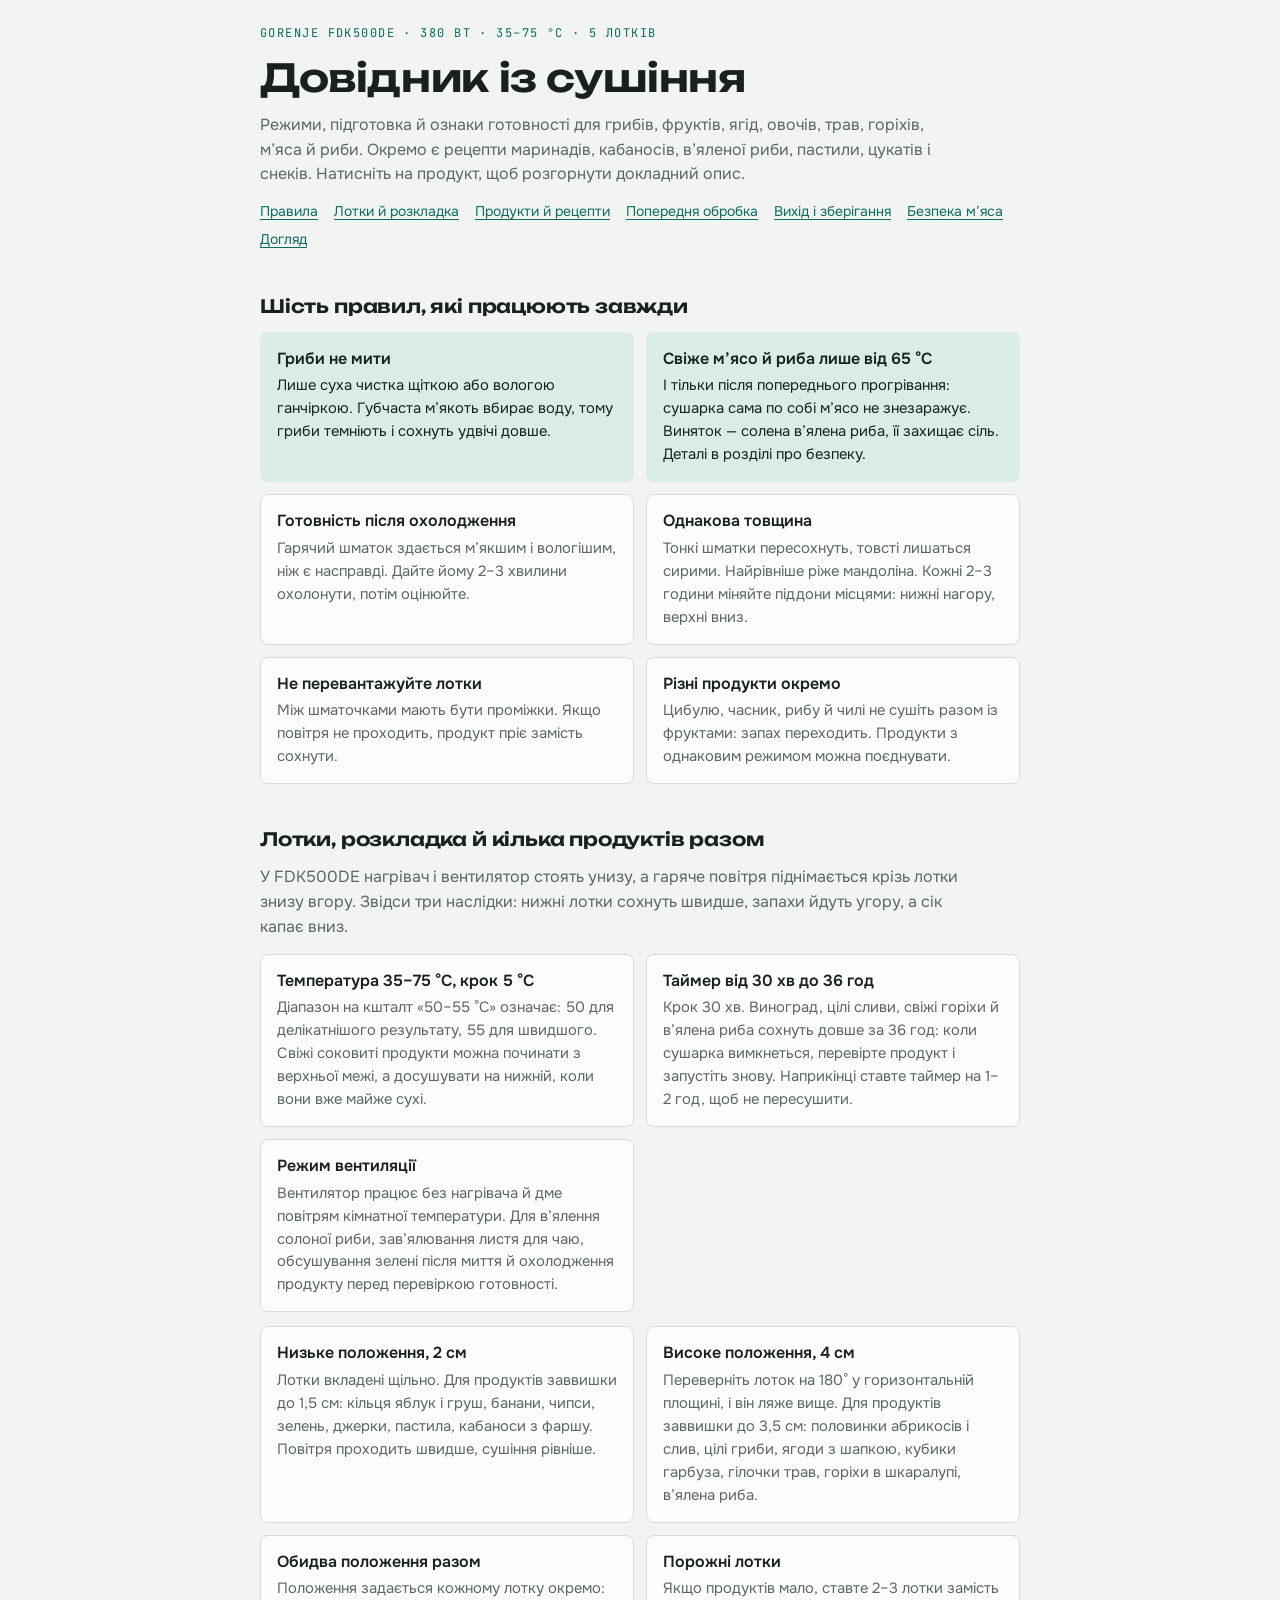
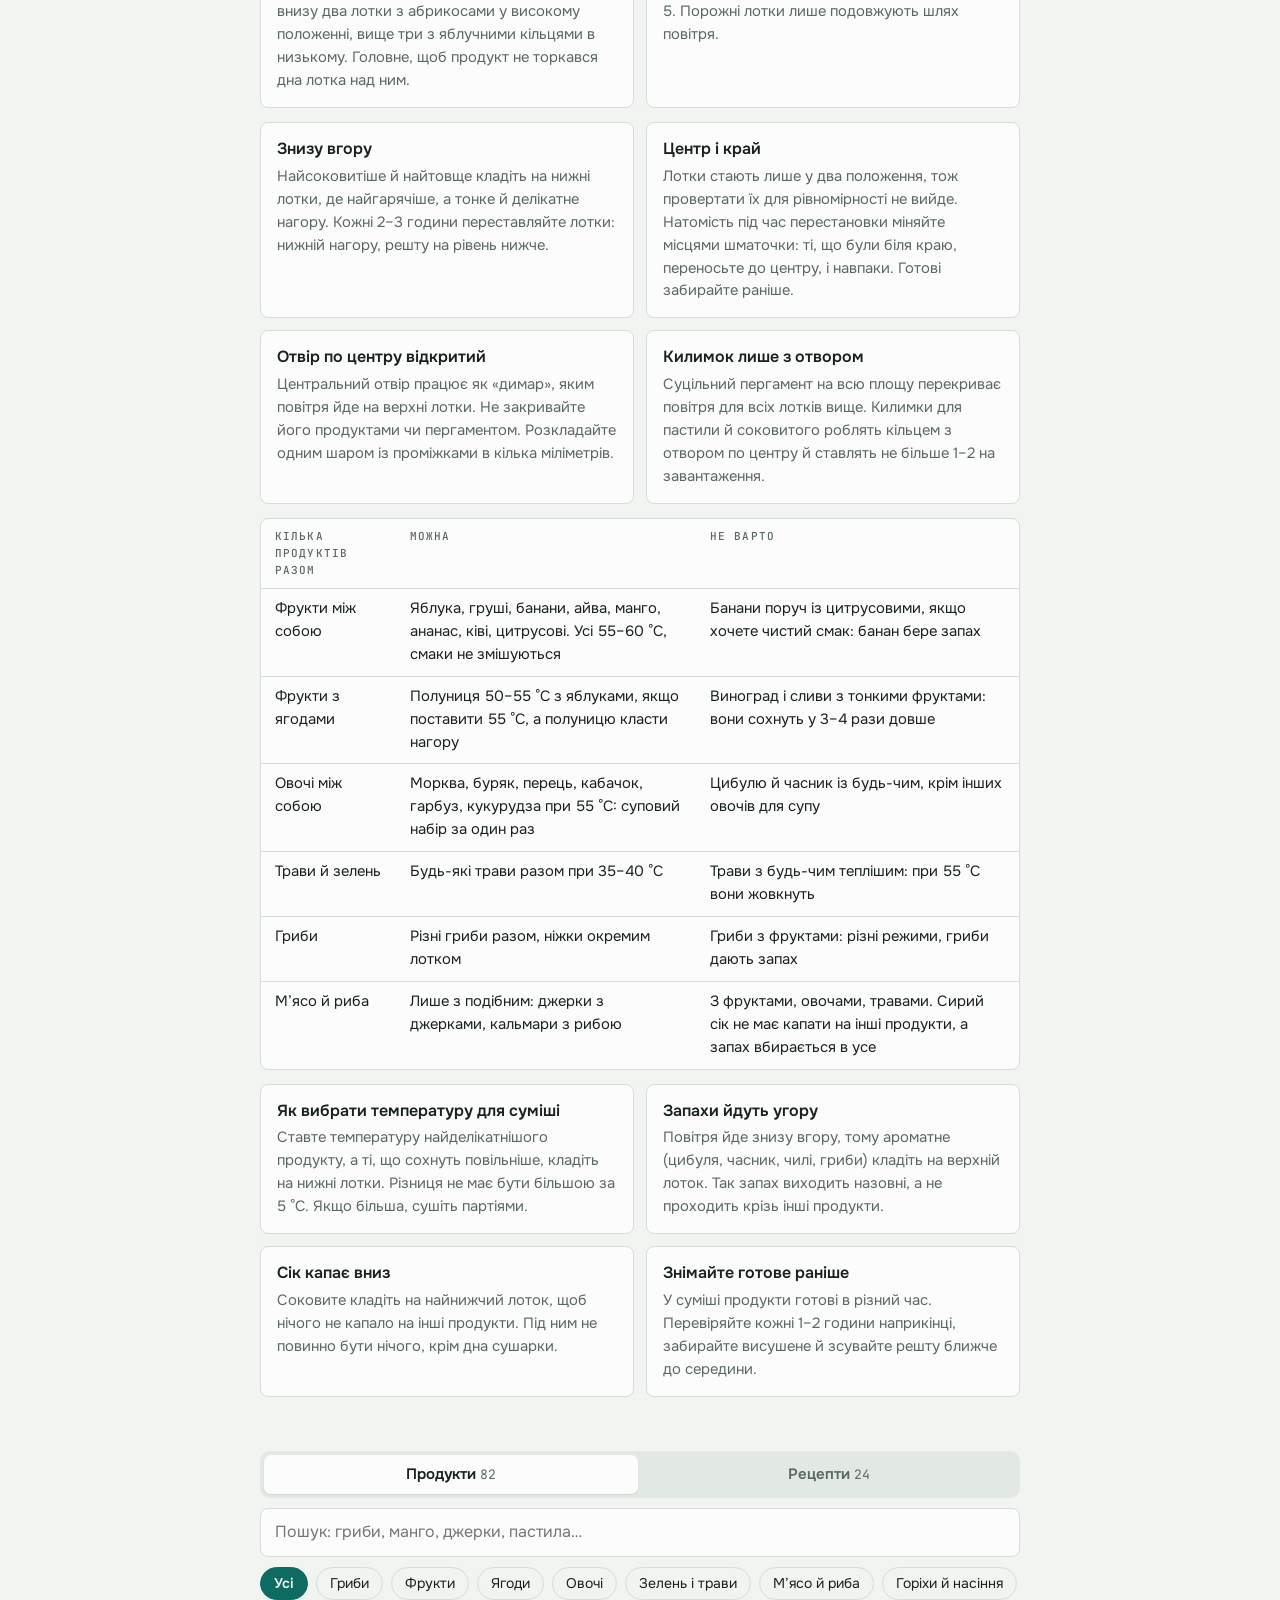
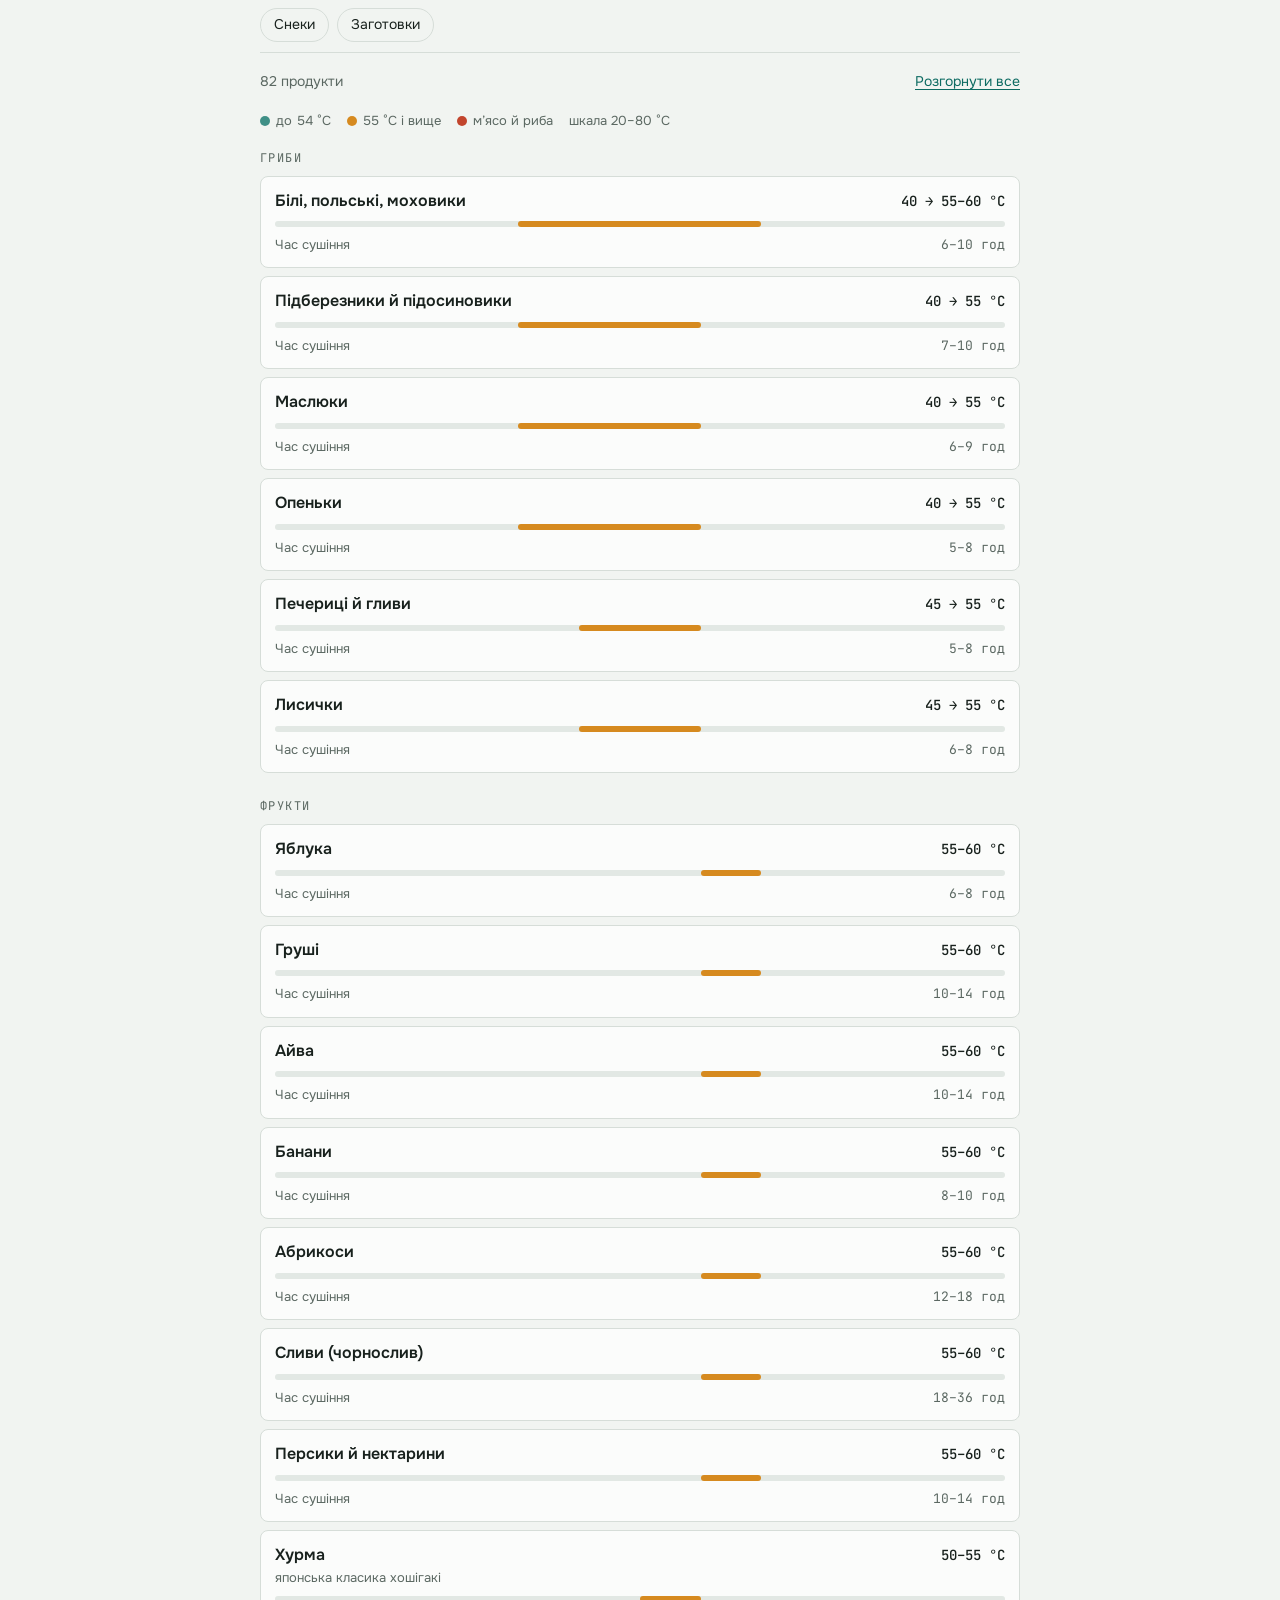
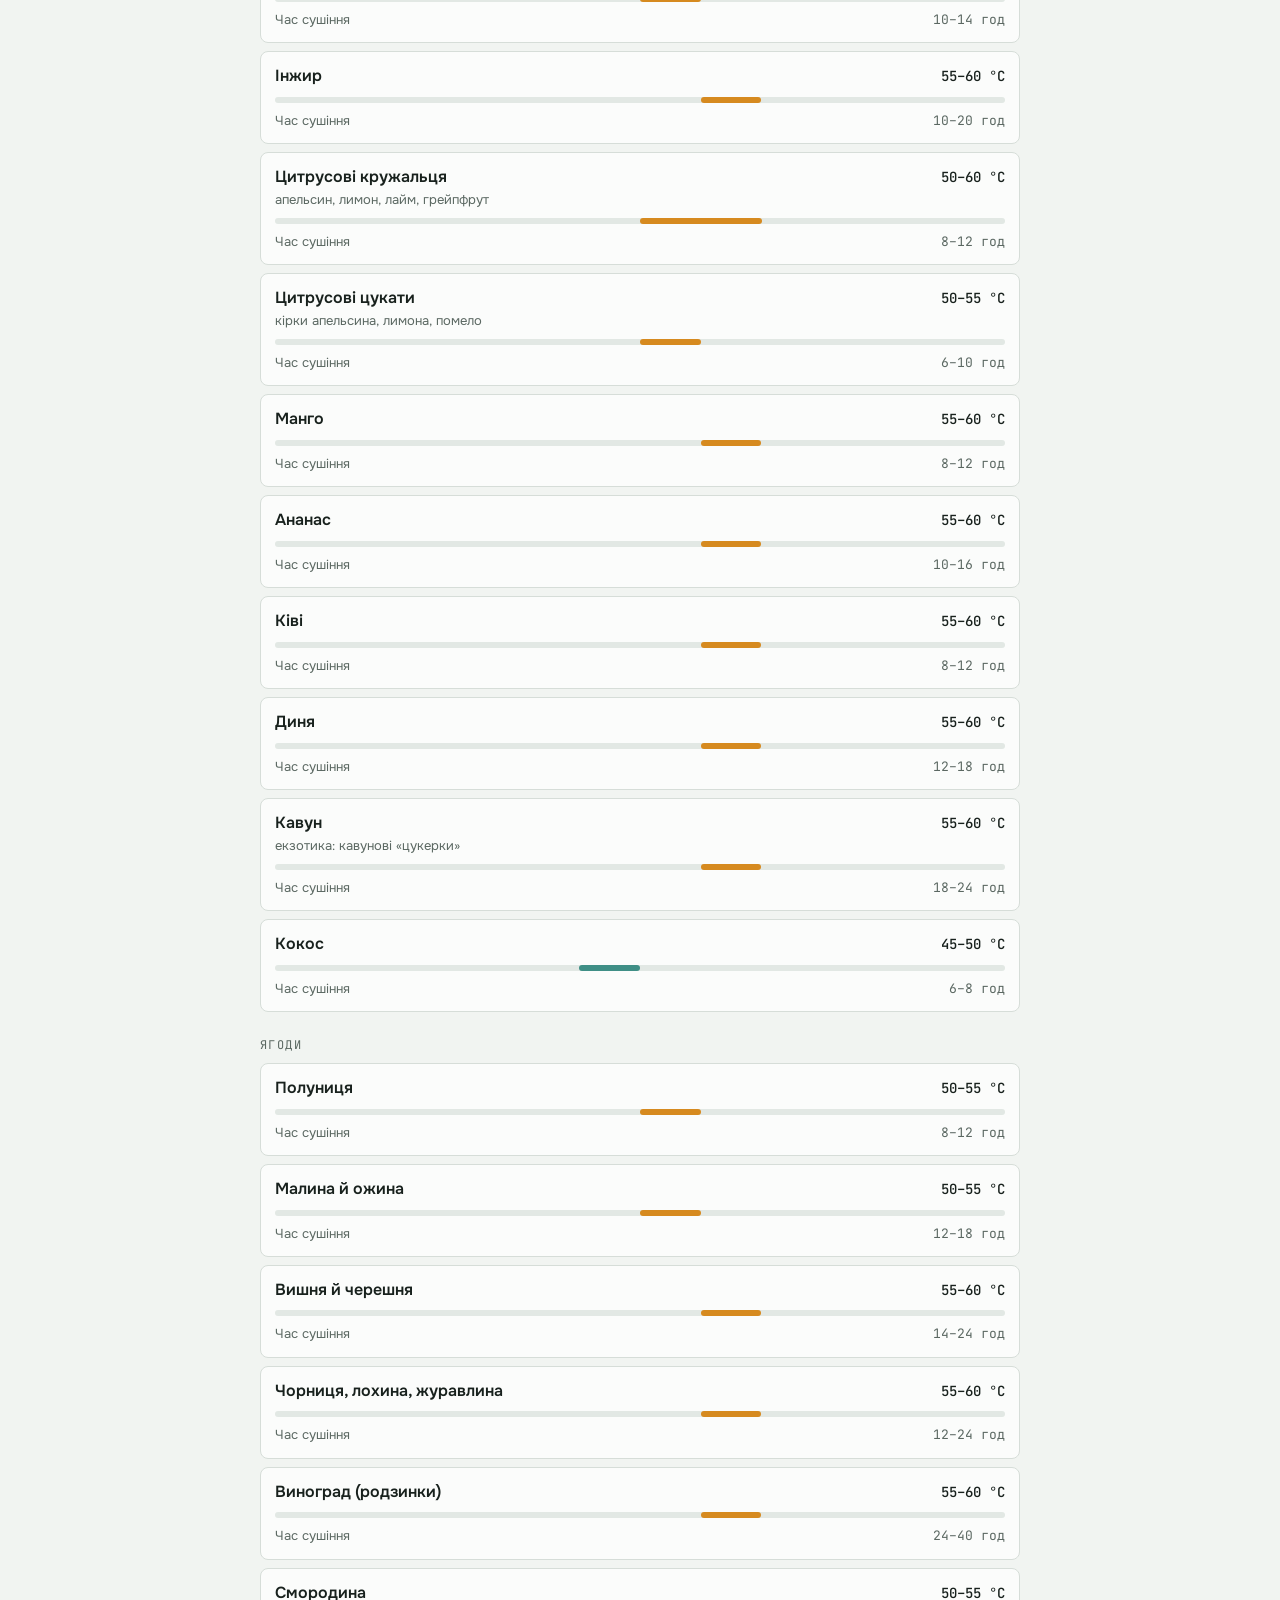
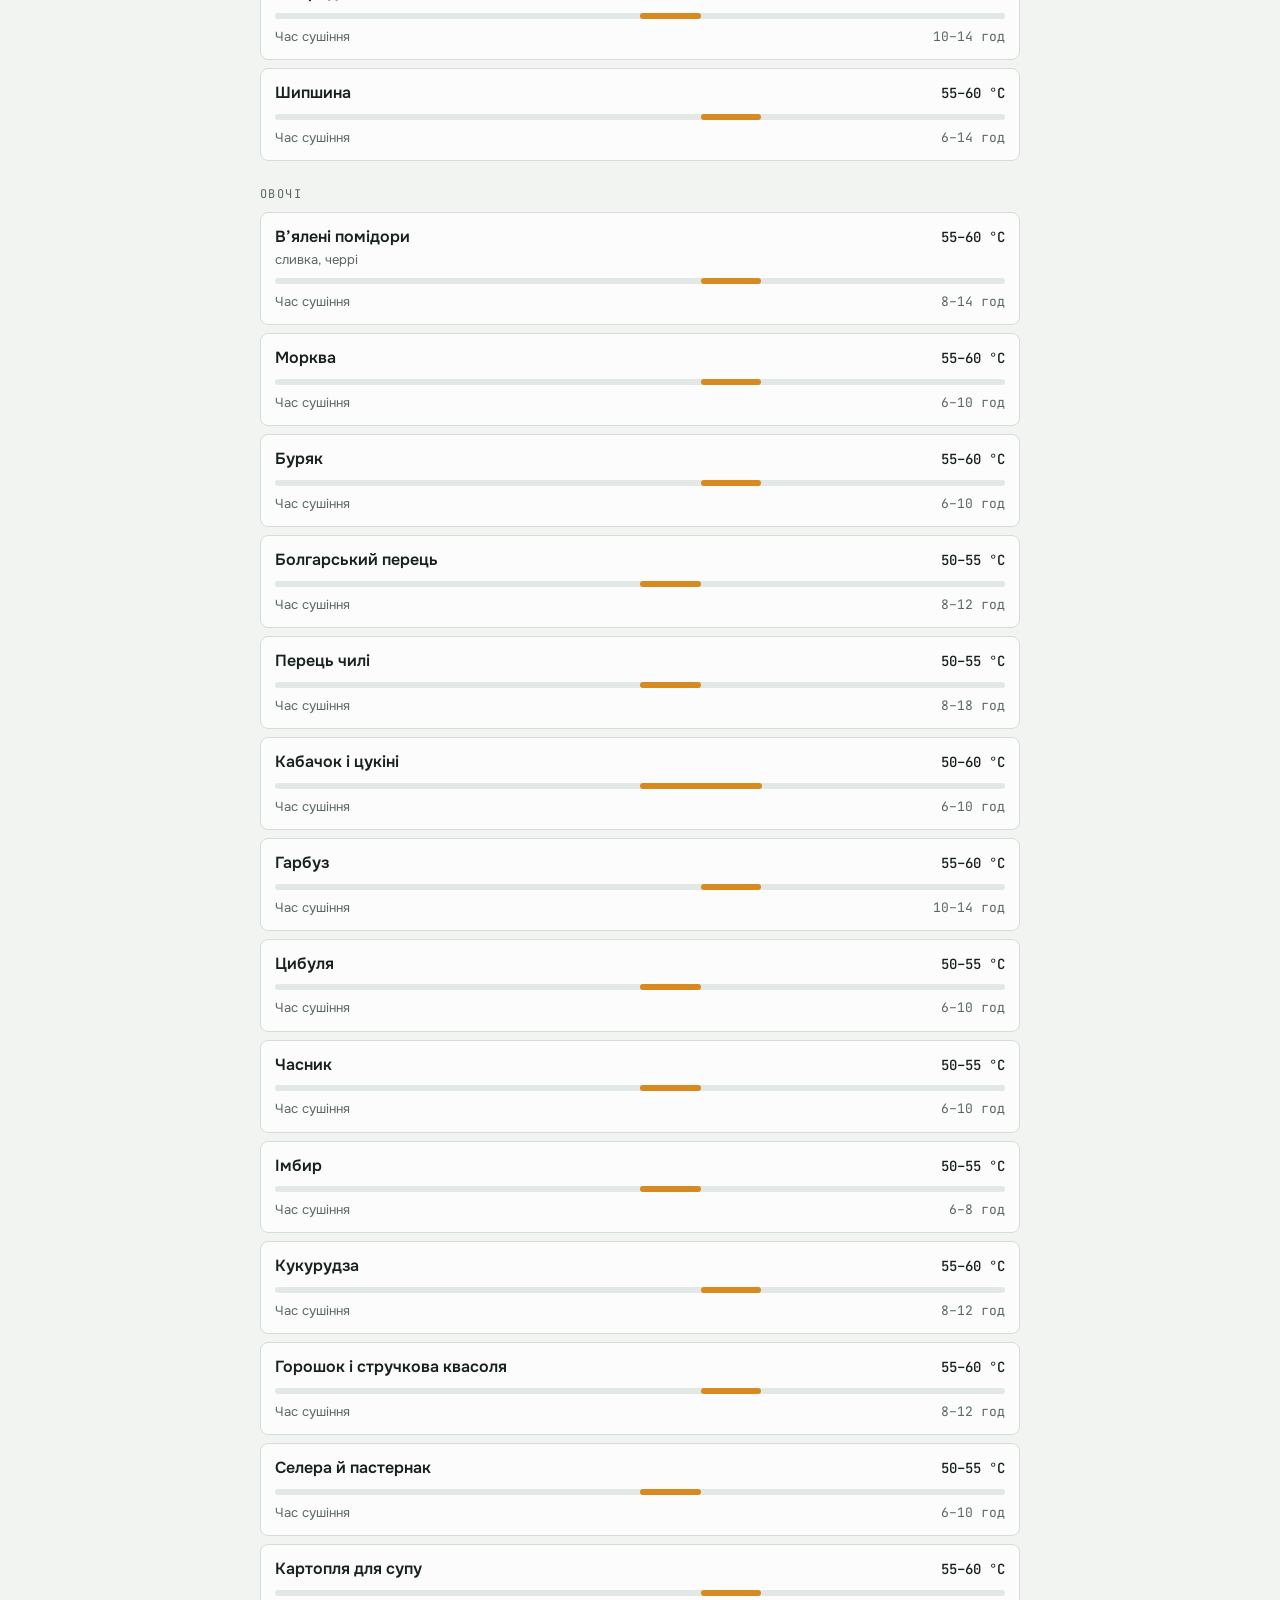
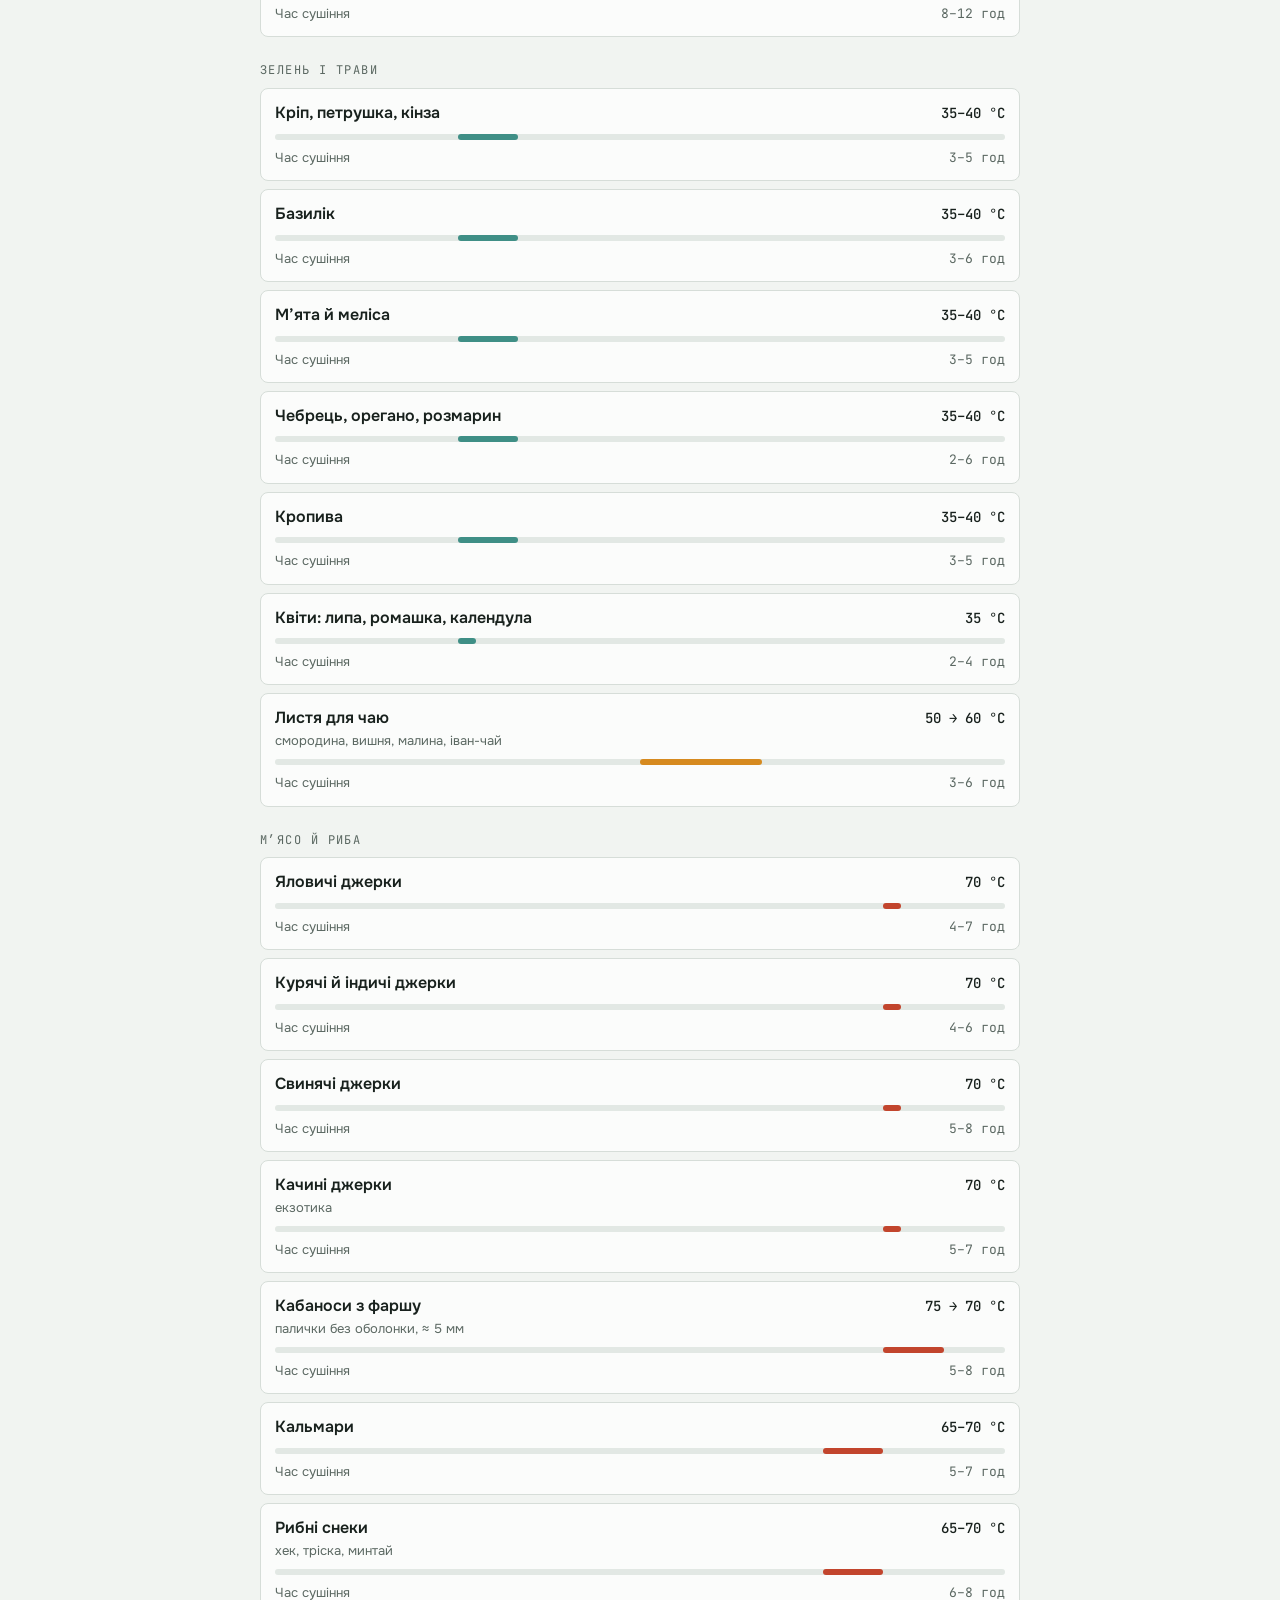
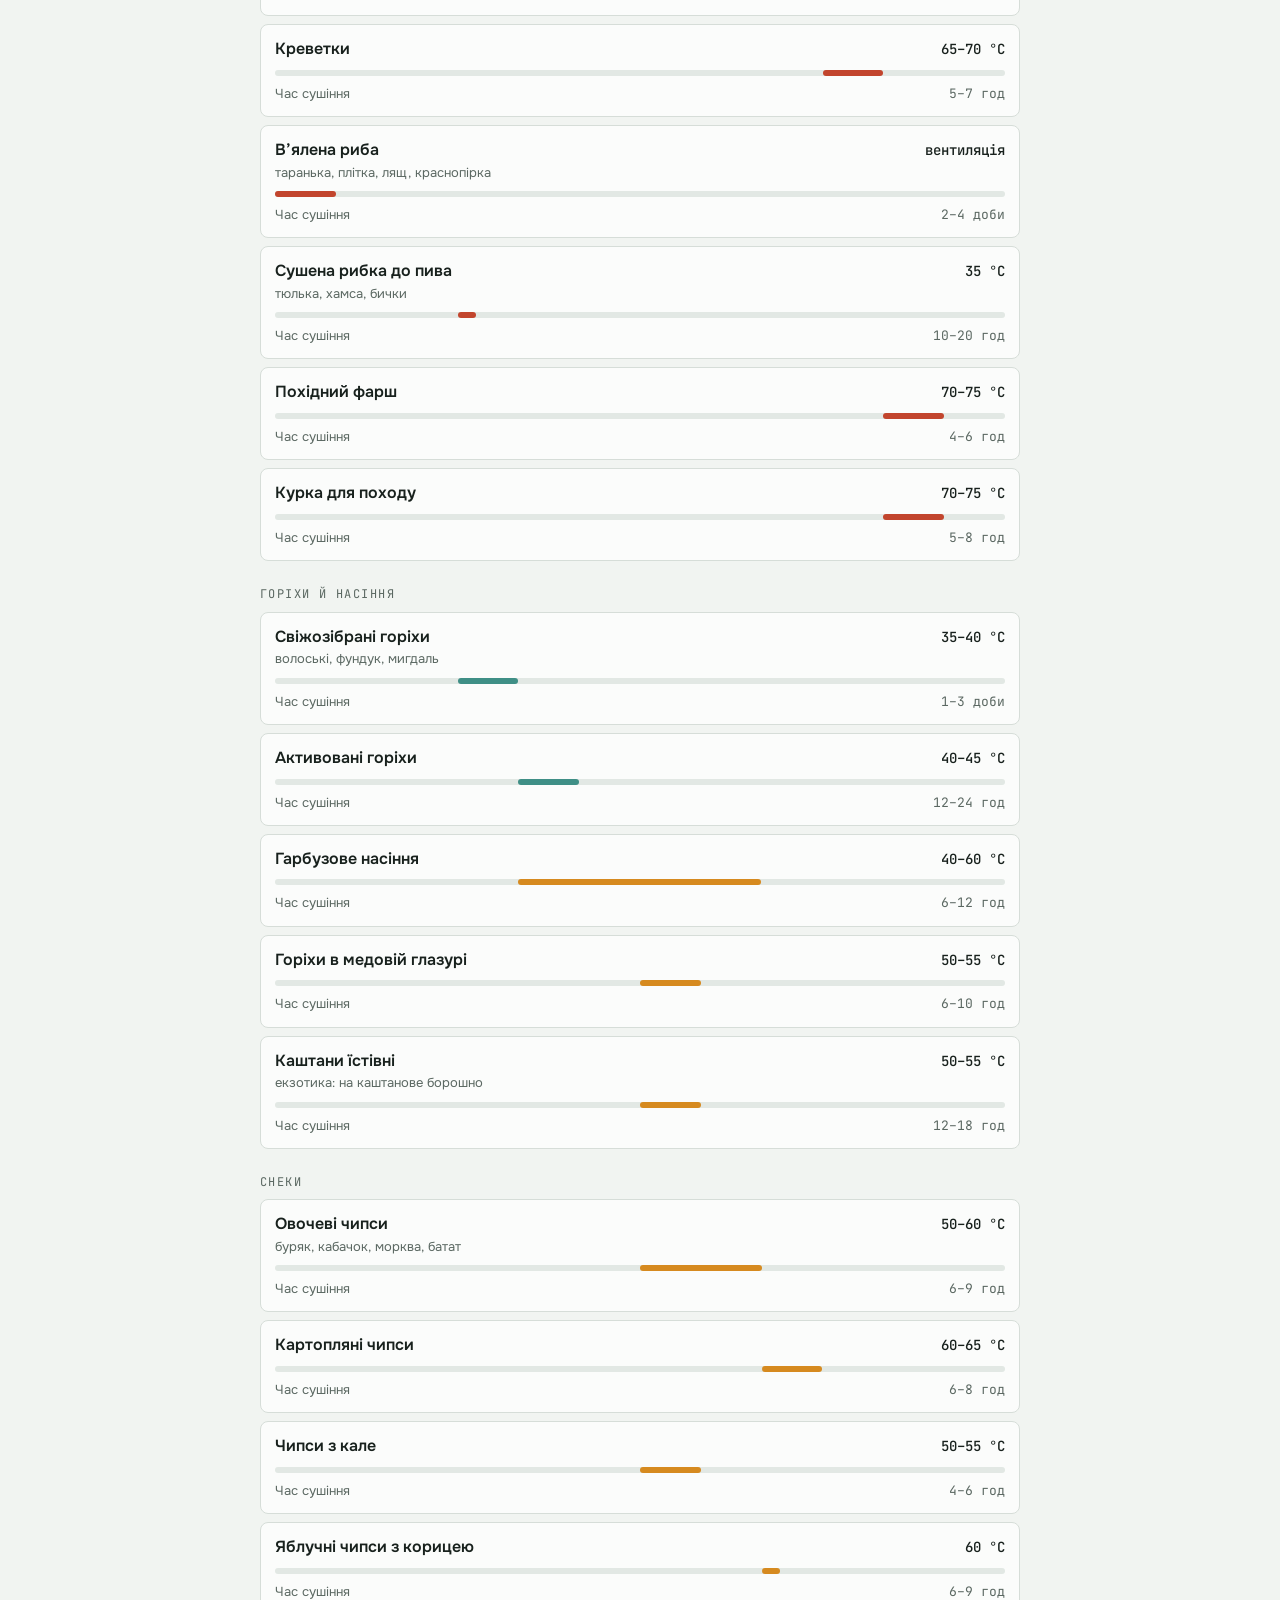
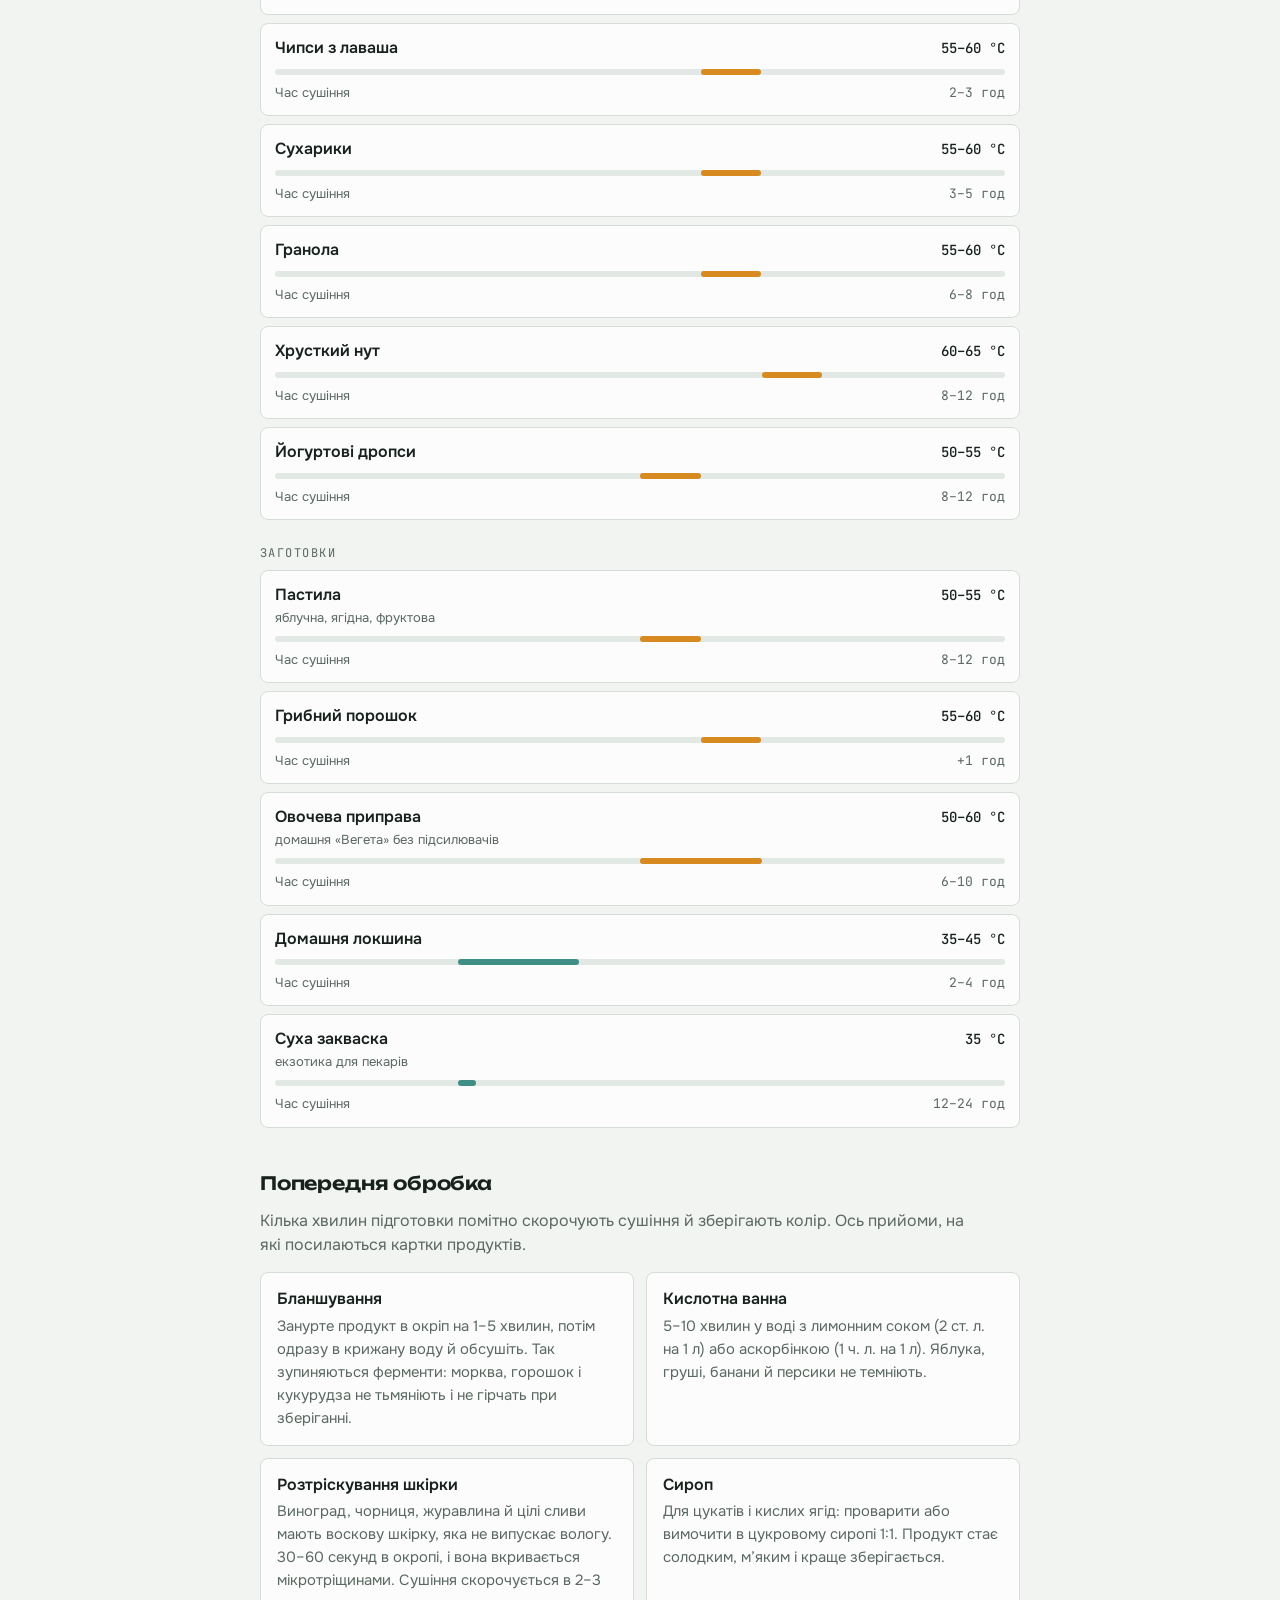
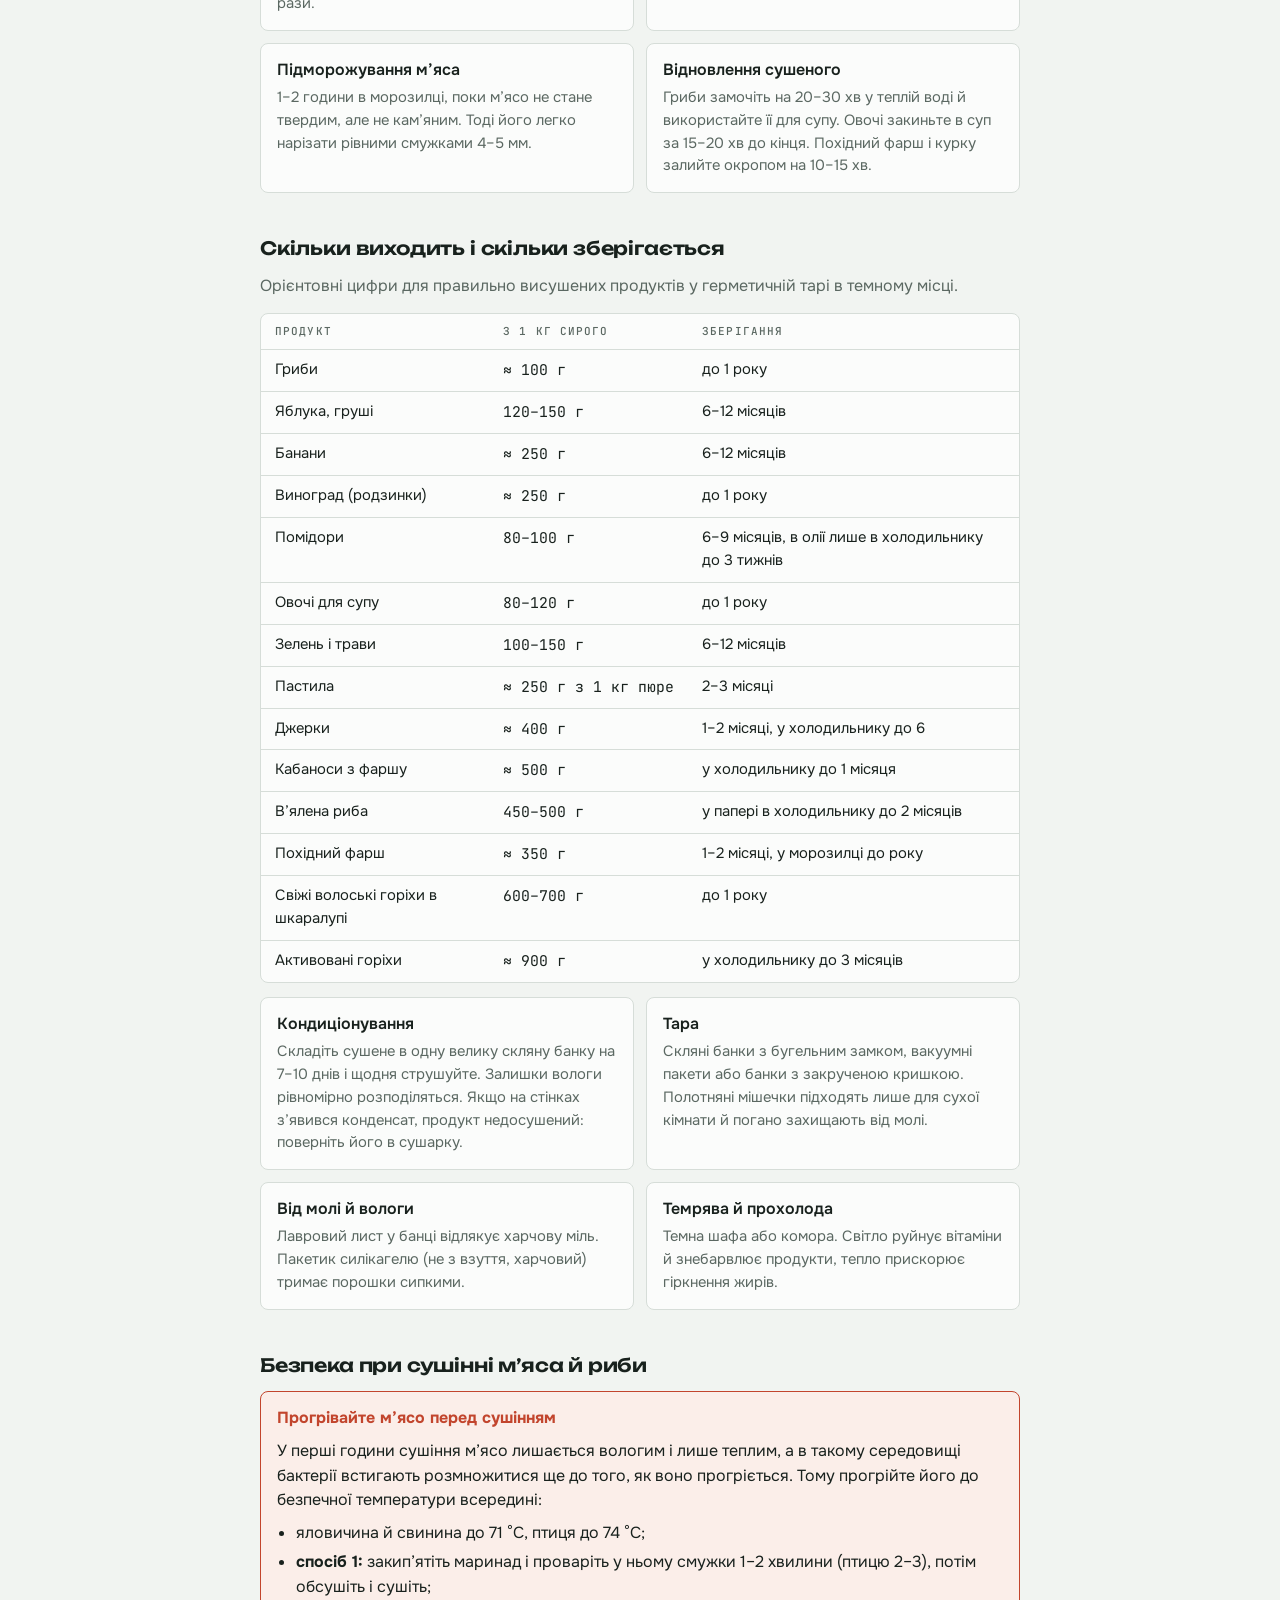
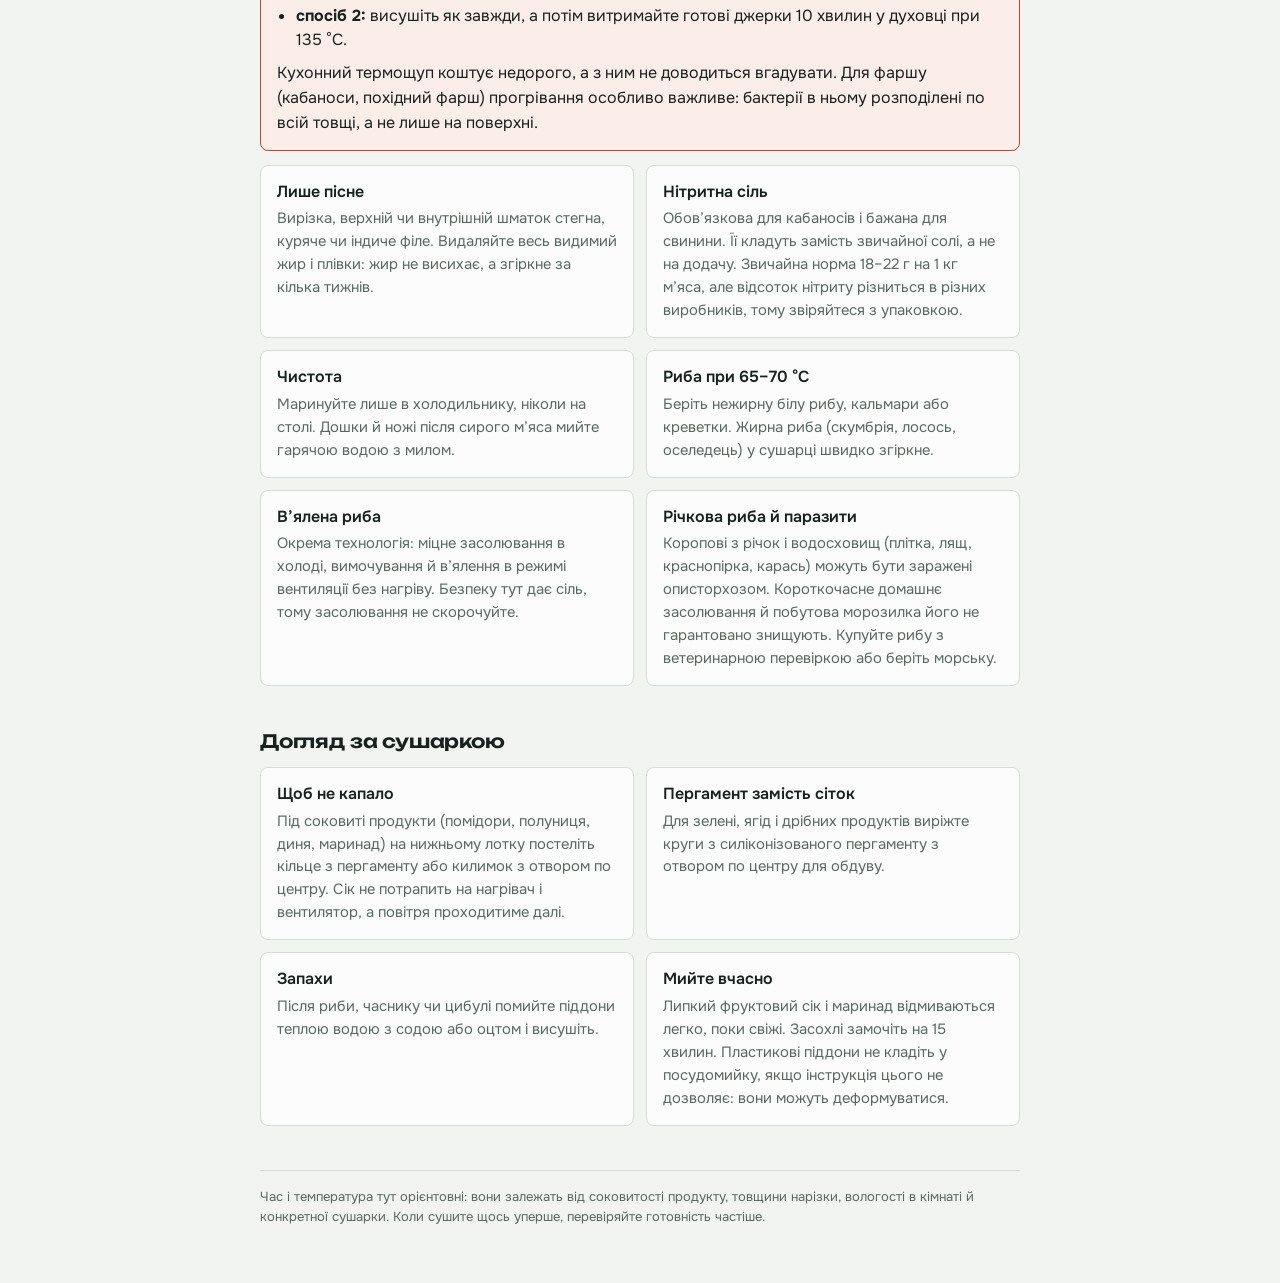
==== index.html @ 7e15c552 "Довідник із сушіння: перша версія Co-Authored-By: Claude Opus 5.5 <noreply@anthropic.com> Claude-Ses" ====
<!doctype html>
<html lang="uk">
<head>
<meta charset="utf-8">
<meta name="viewport" content="width=device-width, initial-scale=1, viewport-fit=cover">
<meta name="description" content="Режими, підготовка й рецепти для електросушарки: гриби, фрукти, ягоди, овочі, трави, горіхи, джерки, кабаноси, в’ялена риба, пастила й цукати.">
<meta property="og:title" content="Довідник із сушіння">
<meta property="og:description" content="Режими, підготовка й рецепти для електросушарки: гриби, фрукти, ягоди, овочі, трави, горіхи, джерки, кабаноси, в’ялена риба, пастила й цукати.">
<meta property="og:type" content="website">
<meta property="og:url" content="https://sushka.yakubovych.pp.ua/">
<meta name="theme-color" content="#f1f4f1" media="(prefers-color-scheme: light)">
<meta name="theme-color" content="#111916" media="(prefers-color-scheme: dark)">
<link rel="icon" href="data:image/svg+xml,%3Csvg xmlns='http://www.w3.org/2000/svg' viewBox='0 0 32 32'%3E%3Crect width='32' height='32' rx='7' fill='%230d6b62'/%3E%3Cpath d='M8 11h16M8 16h16M8 21h16' stroke='%23f1f4f1' stroke-width='2.5' stroke-linecap='round'/%3E%3C/svg%3E">
<title>Довідник із сушіння</title>
<link rel="preconnect" href="https://fonts.googleapis.com">
<link rel="preconnect" href="https://fonts.gstatic.com" crossorigin>
<link href="https://fonts.googleapis.com/css2?family=Onest:wght@400;500;600&family=Unbounded:wght@500;600&family=JetBrains+Mono:wght@400;500&display=swap" rel="stylesheet">
<style>
/* Layout: одна колонка до 760px. Шапка → правила → липка панель (вкладки Продукти/Рецепти, пошук, категорії) → список → довідкові блоки. */
:root {
  --bg: #f1f4f1;
  --surface: #fbfcfb;
  --fg: #18211d;
  --muted: #5b6862;
  --line: #d6ddd8;
  --accent: #0d6b62;
  --accent-soft: #d9ece8;
  --cool: #3f8f86;
  --warm: #d68a1f;
  --hot: #c2452d;
  --track: #e2e8e4;
  --warn-bg: #fbeee9;
  --font-display: "Unbounded", "Onest", system-ui, sans-serif;
  --font-body: "Onest", system-ui, -apple-system, "Segoe UI", sans-serif;
  --font-mono: "JetBrains Mono", ui-monospace, "SF Mono", Menlo, monospace;
}
@media (prefers-color-scheme: dark) {
  :root:not([data-theme="light"]) {
    --bg: #111916; --surface: #18221e; --fg: #e6ece8; --muted: #9aa8a1; --line: #2c3a34;
    --accent: #5fc4b8; --accent-soft: #1d3a36; --cool: #5fb3a8; --warm: #e0a040; --hot: #e2705a;
    --track: #25322d; --warn-bg: #2d1e1a;
    color-scheme: dark;
  }
}
:root[data-theme="dark"] {
  --bg: #111916; --surface: #18221e; --fg: #e6ece8; --muted: #9aa8a1; --line: #2c3a34;
  --accent: #5fc4b8; --accent-soft: #1d3a36; --cool: #5fb3a8; --warm: #e0a040; --hot: #e2705a;
  --track: #25322d; --warn-bg: #2d1e1a;
  color-scheme: dark;
}
* { box-sizing: border-box; }
[hidden] { display: none !important; }
body { background: var(--bg); color: var(--fg); font-family: var(--font-body); font-size: 16px; line-height: 1.55; padding-inline: 16px; padding-block: 24px 56px; }
.wrap { max-width: 760px; margin-inline: auto; display: flex; flex-direction: column; gap: 44px; }
h1, h2, h3 { font-family: var(--font-display); font-weight: 600; text-wrap: balance; margin: 0; letter-spacing: -0.01em; }
h1 { font-size: clamp(1.7rem, 6vw, 2.4rem); line-height: 1.1; }
h2 { font-size: 1.15rem; line-height: 1.25; }
p { margin: 0; }
.eyebrow { font-family: var(--font-mono); font-size: 0.75rem; text-transform: uppercase; letter-spacing: 0.12em; color: var(--accent); }
header { display: flex; flex-direction: column; gap: 14px; }
.lead { color: var(--muted); max-width: 62ch; }
.toc { display: flex; flex-wrap: wrap; gap: 6px 16px; font-size: 0.875rem; }
.toc a { color: var(--accent); text-underline-offset: 3px; }

/* панель */
.tools { display: flex; flex-direction: column; gap: 10px; position: sticky; top: env(safe-area-inset-top, 0px); background: var(--bg); padding-block: 10px; z-index: 5; border-bottom: 1px solid var(--line); }
.tabs { display: grid; grid-template-columns: 1fr 1fr; gap: 4px; background: var(--track); border-radius: 10px; padding: 4px; }
.tab { font: inherit; font-weight: 600; font-size: 0.9375rem; color: var(--muted); background: transparent; border: 0; border-radius: 7px; padding: 8px 10px; cursor: pointer; }
.tab[aria-selected="true"] { background: var(--surface); color: var(--fg); box-shadow: 0 1px 2px rgba(0,0,0,.08); }
.tab .n { font-family: var(--font-mono); font-weight: 400; font-size: 0.8125rem; color: var(--muted); margin-left: 4px; }
.search { width: 100%; font: inherit; color: var(--fg); background: var(--surface); border: 1px solid var(--line); border-radius: 8px; padding: 11px 14px; }
.search:focus-visible, button:focus-visible, summary:focus-visible, a:focus-visible { outline: 2px solid var(--accent); outline-offset: 2px; }
.chips { display: flex; flex-wrap: wrap; gap: 8px; }
@media (max-width: 600px) { .chips { flex-wrap: nowrap; overflow-x: auto; padding-bottom: 2px; scrollbar-width: none; } .chips::-webkit-scrollbar { display: none; } }
.chip { flex: none; font: inherit; font-size: 0.875rem; color: var(--fg); background: transparent; border: 1px solid var(--line); border-radius: 999px; padding: 5px 13px; cursor: pointer; white-space: nowrap; }
.chip[aria-pressed="true"] { background: var(--accent); border-color: var(--accent); color: var(--bg); font-weight: 600; }
.meta { display: flex; justify-content: space-between; align-items: center; gap: 12px; flex-wrap: wrap; font-size: 0.875rem; color: var(--muted); }
.link-btn { font: inherit; font-size: 0.875rem; color: var(--accent); background: none; border: 0; padding: 4px 0; cursor: pointer; text-decoration: underline; text-underline-offset: 3px; }

/* правила й картки */
.rules, .cards { display: grid; grid-template-columns: repeat(auto-fit, minmax(min(100%, 300px), 1fr)); gap: 12px; }
.rule, .card { background: var(--surface); border: 1px solid var(--line); border-radius: 8px; padding: 14px 16px; display: flex; flex-direction: column; gap: 4px; min-width: 0; }
.rule b, .card b { font-weight: 600; }
.rule span, .card span { color: var(--muted); font-size: 0.925rem; }
.rule.key { background: var(--accent-soft); border-color: transparent; }
.rule.key span { color: var(--fg); }

/* список */
.legend { display: flex; flex-wrap: wrap; gap: 6px 16px; font-size: 0.8125rem; color: var(--muted); }
.legend i { display: inline-block; width: 10px; height: 10px; border-radius: 50%; margin-right: 6px; vertical-align: -1px; }
.list { display: flex; flex-direction: column; gap: 8px; }
.group-title { font-family: var(--font-mono); font-size: 0.75rem; text-transform: uppercase; letter-spacing: 0.12em; color: var(--muted); margin-top: 16px; }
.group-title:first-child { margin-top: 4px; }
details.item { background: var(--surface); border: 1px solid var(--line); border-radius: 8px; scroll-margin-top: 190px; }
details.item[open] { border-color: var(--accent); }
summary { list-style: none; cursor: pointer; padding: 12px 14px; display: grid; grid-template-columns: 1fr auto; gap: 8px 12px; align-items: baseline; }
summary::-webkit-details-marker { display: none; }
.name { font-weight: 600; min-width: 0; }
.name small { display: block; font-weight: 400; color: var(--muted); font-size: 0.8125rem; }
.temp { font-family: var(--font-mono); font-size: 0.875rem; font-weight: 500; white-space: nowrap; font-variant-numeric: tabular-nums; }
.bar { grid-column: 1 / -1; position: relative; height: 6px; border-radius: 3px; background: var(--track); }
.bar .fill { position: absolute; top: 0; bottom: 0; border-radius: 3px; background: var(--cool); }
.bar .fill.warm { background: var(--warm); }
.bar .fill.hot { background: var(--hot); }
.time { grid-column: 1 / -1; display: flex; justify-content: space-between; gap: 8px; font-size: 0.8125rem; color: var(--muted); }
.t { font-family: var(--font-mono); font-variant-numeric: tabular-nums; }
.body { padding: 12px 14px 16px; border-top: 1px solid var(--line); display: flex; flex-direction: column; gap: 12px; }
.body dl { margin: 0; display: grid; gap: 12px; }
.body dt, .body h4 { font-family: var(--font-mono); font-size: 0.6875rem; font-weight: 500; text-transform: uppercase; letter-spacing: 0.1em; color: var(--muted); margin: 0; }
.body dd { margin: 3px 0 0; max-width: 65ch; }
.tip { background: var(--accent-soft); border-radius: 6px; padding: 10px 12px; font-size: 0.925rem; }
.recs { display: flex; flex-wrap: wrap; gap: 8px; }
.rec-btn { font: inherit; font-size: 0.875rem; font-weight: 600; color: var(--accent); background: transparent; border: 1px solid var(--accent); border-radius: 6px; padding: 6px 12px; cursor: pointer; }
.rec-btn:hover { background: var(--accent-soft); }
.ing { margin: 4px 0 0; padding: 0; list-style: none; display: grid; gap: 2px; }
.ing li { display: grid; grid-template-columns: minmax(0, 1fr) auto; gap: 12px; padding: 5px 0; border-bottom: 1px dotted var(--line); }
.ing li .q { font-family: var(--font-mono); font-size: 0.875rem; text-align: right; white-space: nowrap; font-variant-numeric: tabular-nums; }
.steps { margin: 4px 0 0; padding-left: 1.4em; display: grid; gap: 8px; max-width: 65ch; }
.steps li::marker { font-family: var(--font-mono); color: var(--accent); font-weight: 500; }
.empty { padding: 28px 16px; text-align: center; color: var(--muted); border: 1px dashed var(--line); border-radius: 8px; }

/* таблиця */
.tbl-wrap { overflow-x: auto; border: 1px solid var(--line); border-radius: 8px; background: var(--surface); }
table { width: 100%; border-collapse: collapse; font-size: 0.925rem; min-width: 460px; }
th, td { text-align: left; padding: 9px 14px; border-bottom: 1px solid var(--line); vertical-align: top; }
th { font-family: var(--font-mono); font-size: 0.6875rem; font-weight: 500; text-transform: uppercase; letter-spacing: 0.1em; color: var(--muted); }
tr:last-child td { border-bottom: 0; }
td.num { font-family: var(--font-mono); font-variant-numeric: tabular-nums; white-space: nowrap; }

.block { display: flex; flex-direction: column; gap: 14px; scroll-margin-top: 16px; }
.block > p { color: var(--muted); max-width: 65ch; }
.warn { background: var(--warn-bg); border: 1px solid var(--hot); border-radius: 8px; padding: 14px 16px; display: flex; flex-direction: column; gap: 8px; }
.warn b { color: var(--hot); }
.warn ul { margin: 0; padding-left: 1.2em; display: grid; gap: 4px; }
footer { color: var(--muted); font-size: 0.8125rem; border-top: 1px solid var(--line); padding-top: 16px; }
@media (prefers-reduced-motion: no-preference) { .chip, .tab, details.item { transition: border-color .15s, background .15s; } }
</style>
<style>html { color-scheme: light; padding-top: env(safe-area-inset-top, 0px); padding-bottom: env(safe-area-inset-bottom, 0px); } body { margin: 0; } img { max-width: 100%; }</style>
</head>
<body>
<div class="wrap">
  <header>
    <span class="eyebrow">Gorenje FDK500DE · 380 Вт · 35–75 °C · 5 лотків</span>
    <h1>Довідник із сушіння</h1>
    <p class="lead">Режими, підготовка й ознаки готовності для грибів, фруктів, ягід, овочів, трав, горіхів, м’яса й риби. Окремо є рецепти маринадів, кабаносів, в’яленої риби, пастили, цукатів і снеків. Натисніть на продукт, щоб розгорнути докладний опис.</p>
    <nav class="toc" aria-label="Розділи">
      <a href="#rules">Правила</a><a href="#device">Лотки й розкладка</a><a href="#catalog">Продукти й рецепти</a><a href="#prep">Попередня обробка</a><a href="#numbers">Вихід і зберігання</a><a href="#meat">Безпека м’яса</a><a href="#care">Догляд</a>
    </nav>
  </header>

  <section class="block" id="rules" aria-labelledby="rules-h">
    <h2 id="rules-h">Шість правил, які працюють завжди</h2>
    <div class="rules">
      <div class="rule key"><b>Гриби не мити</b><span>Лише суха чистка щіткою або вологою ганчіркою. Губчаста м’якоть вбирає воду, тому гриби темніють і сохнуть удвічі довше.</span></div>
      <div class="rule key"><b>Свіже м’ясо й риба лише від 65 °C</b><span>І тільки після попереднього прогрівання: сушарка сама по собі м’ясо не знезаражує. Виняток — солена в’ялена риба, її захищає сіль. Деталі в розділі про безпеку.</span></div>
      <div class="rule"><b>Готовність після охолодження</b><span>Гарячий шматок здається м’якшим і вологішим, ніж є насправді. Дайте йому 2–3 хвилини охолонути, потім оцінюйте.</span></div>
      <div class="rule"><b>Однакова товщина</b><span>Тонкі шматки пересохнуть, товсті лишаться сирими. Найрівніше ріже мандоліна. Кожні 2–3 години міняйте піддони місцями: нижні нагору, верхні вниз.</span></div>
      <div class="rule"><b>Не перевантажуйте лотки</b><span>Між шматочками мають бути проміжки. Якщо повітря не проходить, продукт пріє замість сохнути.</span></div>
      <div class="rule"><b>Різні продукти окремо</b><span>Цибулю, часник, рибу й чилі не сушіть разом із фруктами: запах переходить. Продукти з однаковим режимом можна поєднувати.</span></div>
    </div>
  </section>

  <section class="block" id="device" aria-labelledby="dev-h">
    <h2 id="dev-h">Лотки, розкладка й кілька продуктів разом</h2>
    <p>У FDK500DE нагрівач і вентилятор стоять унизу, а гаряче повітря піднімається крізь лотки знизу вгору. Звідси три наслідки: нижні лотки сохнуть швидше, запахи йдуть угору, а сік капає вниз.</p>
    <div class="cards">
      <div class="card"><b>Температура 35–75 °C, крок 5 °C</b><span>Діапазон на кшталт «50–55 °C» означає: 50 для делікатнішого результату, 55 для швидшого. Свіжі соковиті продукти можна починати з верхньої межі, а досушувати на нижній, коли вони вже майже сухі.</span></div>
      <div class="card"><b>Таймер від 30 хв до 36 год</b><span>Крок 30 хв. Виноград, цілі сливи, свіжі горіхи й в’ялена риба сохнуть довше за 36 год: коли сушарка вимкнеться, перевірте продукт і запустіть знову. Наприкінці ставте таймер на 1–2 год, щоб не пересушити.</span></div>
      <div class="card"><b>Режим вентиляції</b><span>Вентилятор працює без нагрівача й дме повітрям кімнатної температури. Для в’ялення солоної риби, зав’ялювання листя для чаю, обсушування зелені після миття й охолодження продукту перед перевіркою готовності.</span></div>
    </div>
    <div class="cards">
      <div class="card"><b>Низьке положення, 2 см</b><span>Лотки вкладені щільно. Для продуктів заввишки до 1,5 см: кільця яблук і груш, банани, чипси, зелень, джерки, пастила, кабаноси з фаршу. Повітря проходить швидше, сушіння рівніше.</span></div>
      <div class="card"><b>Високе положення, 4 см</b><span>Переверніть лоток на 180° у горизонтальній площині, і він ляже вище. Для продуктів заввишки до 3,5 см: половинки абрикосів і слив, цілі гриби, ягоди з шапкою, кубики гарбуза, гілочки трав, горіхи в шкаралупі, в’ялена риба.</span></div>
      <div class="card"><b>Обидва положення разом</b><span>Положення задається кожному лотку окремо: внизу два лотки з абрикосами у високому положенні, вище три з яблучними кільцями в низькому. Головне, щоб продукт не торкався дна лотка над ним.</span></div>
      <div class="card"><b>Порожні лотки</b><span>Якщо продуктів мало, ставте 2–3 лотки замість 5. Порожні лотки лише подовжують шлях повітря.</span></div>
    </div>
    <div class="cards">
      <div class="card"><b>Знизу вгору</b><span>Найсоковитіше й найтовще кладіть на нижні лотки, де найгарячіше, а тонке й делікатне нагору. Кожні 2–3 години переставляйте лотки: нижній нагору, решту на рівень нижче.</span></div>
      <div class="card"><b>Центр і край</b><span>Лотки стають лише у два положення, тож провертати їх для рівномірності не вийде. Натомість під час перестановки міняйте місцями шматочки: ті, що були біля краю, переносьте до центру, і навпаки. Готові забирайте раніше.</span></div>
      <div class="card"><b>Отвір по центру відкритий</b><span>Центральний отвір працює як «димар», яким повітря йде на верхні лотки. Не закривайте його продуктами чи пергаментом. Розкладайте одним шаром із проміжками в кілька міліметрів.</span></div>
      <div class="card"><b>Килимок лише з отвором</b><span>Суцільний пергамент на всю площу перекриває повітря для всіх лотків вище. Килимки для пастили й соковитого роблять кільцем з отвором по центру й ставлять не більше 1–2 на завантаження.</span></div>
    </div>
    <div class="tbl-wrap">
      <table>
        <thead><tr><th>Кілька продуктів разом</th><th>Можна</th><th>Не варто</th></tr></thead>
        <tbody>
          <tr><td>Фрукти між собою</td><td>Яблука, груші, банани, айва, манго, ананас, ківі, цитрусові. Усі 55–60 °C, смаки не змішуються</td><td>Банани поруч із цитрусовими, якщо хочете чистий смак: банан бере запах</td></tr>
          <tr><td>Фрукти з ягодами</td><td>Полуниця 50–55 °C з яблуками, якщо поставити 55 °C, а полуницю класти нагору</td><td>Виноград і сливи з тонкими фруктами: вони сохнуть у 3–4 рази довше</td></tr>
          <tr><td>Овочі між собою</td><td>Морква, буряк, перець, кабачок, гарбуз, кукурудза при 55 °C: суповий набір за один раз</td><td>Цибулю й часник із будь-чим, крім інших овочів для супу</td></tr>
          <tr><td>Трави й зелень</td><td>Будь-які трави разом при 35–40 °C</td><td>Трави з будь-чим теплішим: при 55 °C вони жовкнуть</td></tr>
          <tr><td>Гриби</td><td>Різні гриби разом, ніжки окремим лотком</td><td>Гриби з фруктами: різні режими, гриби дають запах</td></tr>
          <tr><td>М’ясо й риба</td><td>Лише з подібним: джерки з джерками, кальмари з рибою</td><td>З фруктами, овочами, травами. Сирий сік не має капати на інші продукти, а запах вбирається в усе</td></tr>
        </tbody>
      </table>
    </div>
    <div class="cards">
      <div class="card"><b>Як вибрати температуру для суміші</b><span>Ставте температуру найделікатнішого продукту, а ті, що сохнуть повільніше, кладіть на нижні лотки. Різниця не має бути більшою за 5 °C. Якщо більша, сушіть партіями.</span></div>
      <div class="card"><b>Запахи йдуть угору</b><span>Повітря йде знизу вгору, тому ароматне (цибуля, часник, чилі, гриби) кладіть на верхній лоток. Так запах виходить назовні, а не проходить крізь інші продукти.</span></div>
      <div class="card"><b>Сік капає вниз</b><span>Соковите кладіть на найнижчий лоток, щоб нічого не капало на інші продукти. Під ним не повинно бути нічого, крім дна сушарки.</span></div>
      <div class="card"><b>Знімайте готове раніше</b><span>У суміші продукти готові в різний час. Перевіряйте кожні 1–2 години наприкінці, забирайте висушене й зсувайте решту ближче до середини.</span></div>
    </div>
  </section>

  <section class="block" id="catalog" aria-label="Продукти й рецепти">
    <div class="tools">
      <div class="tabs" role="tablist">
        <button class="tab" id="tab-p" role="tab" type="button" aria-selected="true" data-tab="p">Продукти<span class="n" id="n-p"></span></button>
        <button class="tab" id="tab-r" role="tab" type="button" aria-selected="false" data-tab="r">Рецепти<span class="n" id="n-r"></span></button>
      </div>
      <input id="q" class="search" type="search" placeholder="Пошук: гриби, манго, джерки, пастила…" autocomplete="off" aria-label="Пошук">
      <div class="chips" id="chips" role="group" aria-label="Категорії"></div>
    </div>
    <div class="meta">
      <span id="count"></span>
      <button class="link-btn" id="toggleAll" type="button">Розгорнути все</button>
    </div>
    <div class="legend" id="legend" aria-hidden="true">
      <span><i style="background:var(--cool)"></i>до 54 °C</span>
      <span><i style="background:var(--warm)"></i>55 °C і вище</span>
      <span><i style="background:var(--hot)"></i>м’ясо й риба</span>
      <span>шкала 20–80 °C</span>
    </div>
    <div class="list" id="list"></div>
  </section>

  <section class="block" id="prep" aria-labelledby="prep-h">
    <h2 id="prep-h">Попередня обробка</h2>
    <p>Кілька хвилин підготовки помітно скорочують сушіння й зберігають колір. Ось прийоми, на які посилаються картки продуктів.</p>
    <div class="cards">
      <div class="card"><b>Бланшування</b><span>Занурте продукт в окріп на 1–5 хвилин, потім одразу в крижану воду й обсушіть. Так зупиняються ферменти: морква, горошок і кукурудза не тьмяніють і не гірчать при зберіганні.</span></div>
      <div class="card"><b>Кислотна ванна</b><span>5–10 хвилин у воді з лимонним соком (2 ст. л. на 1 л) або аскорбінкою (1 ч. л. на 1 л). Яблука, груші, банани й персики не темніють.</span></div>
      <div class="card"><b>Розтріскування шкірки</b><span>Виноград, чорниця, журавлина й цілі сливи мають воскову шкірку, яка не випускає вологу. 30–60 секунд в окропі, і вона вкривається мікротріщинами. Сушіння скорочується в 2–3 рази.</span></div>
      <div class="card"><b>Сироп</b><span>Для цукатів і кислих ягід: проварити або вимочити в цукровому сиропі 1:1. Продукт стає солодким, м’яким і краще зберігається.</span></div>
      <div class="card"><b>Підморожування м’яса</b><span>1–2 години в морозилці, поки м’ясо не стане твердим, але не кам’яним. Тоді його легко нарізати рівними смужками 4–5 мм.</span></div>
      <div class="card"><b>Відновлення сушеного</b><span>Гриби замочіть на 20–30 хв у теплій воді й використайте її для супу. Овочі закиньте в суп за 15–20 хв до кінця. Похідний фарш і курку залийте окропом на 10–15 хв.</span></div>
    </div>
  </section>

  <section class="block" id="numbers" aria-labelledby="num-h">
    <h2 id="num-h">Скільки виходить і скільки зберігається</h2>
    <p>Орієнтовні цифри для правильно висушених продуктів у герметичній тарі в темному місці.</p>
    <div class="tbl-wrap">
      <table>
        <thead><tr><th>Продукт</th><th>З 1 кг сирого</th><th>Зберігання</th></tr></thead>
        <tbody>
          <tr><td>Гриби</td><td class="num">≈ 100 г</td><td>до 1 року</td></tr>
          <tr><td>Яблука, груші</td><td class="num">120–150 г</td><td>6–12 місяців</td></tr>
          <tr><td>Банани</td><td class="num">≈ 250 г</td><td>6–12 місяців</td></tr>
          <tr><td>Виноград (родзинки)</td><td class="num">≈ 250 г</td><td>до 1 року</td></tr>
          <tr><td>Помідори</td><td class="num">80–100 г</td><td>6–9 місяців, в олії лише в холодильнику до 3 тижнів</td></tr>
          <tr><td>Овочі для супу</td><td class="num">80–120 г</td><td>до 1 року</td></tr>
          <tr><td>Зелень і трави</td><td class="num">100–150 г</td><td>6–12 місяців</td></tr>
          <tr><td>Пастила</td><td class="num">≈ 250 г з 1 кг пюре</td><td>2–3 місяці</td></tr>
          <tr><td>Джерки</td><td class="num">≈ 400 г</td><td>1–2 місяці, у холодильнику до 6</td></tr>
          <tr><td>Кабаноси з фаршу</td><td class="num">≈ 500 г</td><td>у холодильнику до 1 місяця</td></tr>
          <tr><td>В’ялена риба</td><td class="num">450–500 г</td><td>у папері в холодильнику до 2 місяців</td></tr>
          <tr><td>Похідний фарш</td><td class="num">≈ 350 г</td><td>1–2 місяці, у морозилці до року</td></tr>
          <tr><td>Свіжі волоські горіхи в шкаралупі</td><td class="num">600–700 г</td><td>до 1 року</td></tr>
          <tr><td>Активовані горіхи</td><td class="num">≈ 900 г</td><td>у холодильнику до 3 місяців</td></tr>
        </tbody>
      </table>
    </div>
    <div class="cards">
      <div class="card"><b>Кондиціонування</b><span>Складіть сушене в одну велику скляну банку на 7–10 днів і щодня струшуйте. Залишки вологи рівномірно розподіляться. Якщо на стінках з’явився конденсат, продукт недосушений: поверніть його в сушарку.</span></div>
      <div class="card"><b>Тара</b><span>Скляні банки з бугельним замком, вакуумні пакети або банки з закрученою кришкою. Полотняні мішечки підходять лише для сухої кімнати й погано захищають від молі.</span></div>
      <div class="card"><b>Від молі й вологи</b><span>Лавровий лист у банці відлякує харчову міль. Пакетик силікагелю (не з взуття, харчовий) тримає порошки сипкими.</span></div>
      <div class="card"><b>Темрява й прохолода</b><span>Темна шафа або комора. Світло руйнує вітаміни й знебарвлює продукти, тепло прискорює гіркнення жирів.</span></div>
    </div>
  </section>

  <section class="block" id="meat" aria-labelledby="meat-h">
    <h2 id="meat-h">Безпека при сушінні м’яса й риби</h2>
    <div class="warn">
      <b>Прогрівайте м’ясо перед сушінням</b>
      <p>У перші години сушіння м’ясо лишається вологим і лише теплим, а в такому середовищі бактерії встигають розмножитися ще до того, як воно прогріється. Тому прогрійте його до безпечної температури всередині:</p>
      <ul>
        <li>яловичина й свинина до 71 °C, птиця до 74 °C;</li>
        <li><b style="color:inherit">спосіб 1:</b> закип’ятіть маринад і проваріть у ньому смужки 1–2 хвилини (птицю 2–3), потім обсушіть і сушіть;</li>
        <li><b style="color:inherit">спосіб 2:</b> висушіть як завжди, а потім витримайте готові джерки 10 хвилин у духовці при 135 °C.</li>
      </ul>
      <p>Кухонний термощуп коштує недорого, а з ним не доводиться вгадувати. Для фаршу (кабаноси, похідний фарш) прогрівання особливо важливе: бактерії в ньому розподілені по всій товщі, а не лише на поверхні.</p>
    </div>
    <div class="cards">
      <div class="card"><b>Лише пісне</b><span>Вирізка, верхній чи внутрішній шматок стегна, куряче чи індиче філе. Видаляйте весь видимий жир і плівки: жир не висихає, а згіркне за кілька тижнів.</span></div>
      <div class="card"><b>Нітритна сіль</b><span>Обов’язкова для кабаносів і бажана для свинини. Її кладуть замість звичайної солі, а не на додачу. Звичайна норма 18–22 г на 1 кг м’яса, але відсоток нітриту різниться в різних виробників, тому звіряйтеся з упаковкою.</span></div>
      <div class="card"><b>Чистота</b><span>Маринуйте лише в холодильнику, ніколи на столі. Дошки й ножі після сирого м’яса мийте гарячою водою з милом.</span></div>
      <div class="card"><b>Риба при 65–70 °C</b><span>Беріть нежирну білу рибу, кальмари або креветки. Жирна риба (скумбрія, лосось, оселедець) у сушарці швидко згіркне.</span></div>
      <div class="card"><b>В’ялена риба</b><span>Окрема технологія: міцне засолювання в холоді, вимочування й в’ялення в режимі вентиляції без нагріву. Безпеку тут дає сіль, тому засолювання не скорочуйте.</span></div>
      <div class="card"><b>Річкова риба й паразити</b><span>Коропові з річок і водосховищ (плітка, лящ, краснопірка, карась) можуть бути заражені описторхозом. Короткочасне домашнє засолювання й побутова морозилка його не гарантовано знищують. Купуйте рибу з ветеринарною перевіркою або беріть морську.</span></div>
    </div>
  </section>

  <section class="block" id="care" aria-labelledby="care-h">
    <h2 id="care-h">Догляд за сушаркою</h2>
    <div class="cards">
      <div class="card"><b>Щоб не капало</b><span>Під соковиті продукти (помідори, полуниця, диня, маринад) на нижньому лотку постеліть кільце з пергаменту або килимок з отвором по центру. Сік не потрапить на нагрівач і вентилятор, а повітря проходитиме далі.</span></div>
      <div class="card"><b>Пергамент замість сіток</b><span>Для зелені, ягід і дрібних продуктів виріжте круги з силіконізованого пергаменту з отвором по центру для обдуву.</span></div>
      <div class="card"><b>Запахи</b><span>Після риби, часнику чи цибулі помийте піддони теплою водою з содою або оцтом і висушіть.</span></div>
      <div class="card"><b>Мийте вчасно</b><span>Липкий фруктовий сік і маринад відмиваються легко, поки свіжі. Засохлі замочіть на 15 хвилин. Пластикові піддони не кладіть у посудомийку, якщо інструкція цього не дозволяє: вони можуть деформуватися.</span></div>
    </div>
  </section>

  <footer>Час і температура тут орієнтовні: вони залежать від соковитості продукту, товщини нарізки, вологості в кімнаті й конкретної сушарки. Коли сушите щось уперше, перевіряйте готовність частіше.</footer>
</div>

<script>
/* ---------- ПРОДУКТИ ---------- */
var PCATS = ["Усі", "Гриби", "Фрукти", "Ягоди", "Овочі", "Зелень і трави", "М’ясо й риба", "Горіхи й насіння", "Снеки", "Заготовки"];
var MEAT = "М’ясо й риба";
var P = [
  /* Гриби */
  { n: "Білі, польські, моховики", c: "Гриби", a: 40, b: 60, t: "40 → 55–60 °C", h: "6–10 год",
    p: "Не мийте. Очистіть щіткою або вологою ганчіркою й зріжте землю з ніжок. Капелюшки ріжте пластинами 5–7 мм, ніжки кружальцями. Ніжки щільніші й сохнуть довше, тому кладіть їх на окремий піддон. Червиві місця вирізайте відразу.",
    d: "Перші 2–3 години тримайте 40–45 °C: гриби поступово віддають воду. Якщо одразу поставити 60 °C, поверхня запечеться кіркою, а всередині лишиться волога, і гриби потемніють або «запаряться». Коли пластинки стали шкірястими, підніміть до 55–60 °C і досушіть.",
    r: "Гнучкі, ламаються з легким тріском, у зламі сухі. Якщо кришаться в порох, вони пересушені, але придатні на порошок.",
    tip: "Добре висушені білі пахнуть сильніше, ніж свіжі. Перед готуванням замочіть у теплій воді на 20–30 хв, а воду процідіть і додайте в суп.", rec: ["powder"] },
  { n: "Підберезники й підосиновики", c: "Гриби", a: 40, b: 55, t: "40 → 55 °C", h: "7–10 год",
    p: "Сушать лише молоді щільні гриби. У старих ніжки волокнисті, а губчастий шар під капелюшком розмокає, тому його краще зняти. Пластини 5–7 мм.",
    d: "Режим той самий, що для білих: 2–3 години при 40–45 °C, потім 55 °C.",
    r: "Гнучкі, сухі в зламі.",
    tip: "Під час сушіння темніють майже до чорного. Це нормально, на смак не впливає." },
  { n: "Маслюки", c: "Гриби", a: 40, b: 55, t: "40 → 55 °C", h: "6–9 год",
    p: "Обов’язково зніміть слизьку шкірку з капелюшка, бо з нею гриби злипаються й гірчать. Шкірка знімається легше, якщо гриби попередньо підсушити на повітрі 1–2 години. Дрібні сушіть цілими, великі ріжте навпіл або пластинами.",
    r: "Легкі, гнучкі, не липнуть." },
  { n: "Опеньки", c: "Гриби", a: 40, b: 55, t: "40 → 55 °C", h: "5–8 год",
    p: "Сушать лише капелюшки, бо ніжки жорсткі. Дрібні цілими, великі навпіл.",
    r: "Легко ламаються, сухі.",
    tip: "Сушені опеньки перед вживанням варіть щонайменше 20–30 хвилин." },
  { n: "Печериці й гливи", c: "Гриби", a: 45, b: 55, t: "45 → 55 °C", h: "5–8 год",
    p: "Печериці ріжте пластинами 5 мм. Гливи розбирайте на окремі «пелюстки», жорстку основу ніжки відріжте. Мити не треба: печериці з магазину досить протерти.",
    r: "Шкірясті або ламкі, без вологи.",
    tip: "Аромату в сушених культивованих грибах небагато, зате з них виходить хороший грибний порошок.", rec: ["powder"] },
  { n: "Лисички", c: "Гриби", a: 45, b: 55, t: "45 → 55 °C", h: "6–8 год",
    p: "Сушать цілими або розрізаними навпіл. Після сушіння лисички стають жорсткими й трохи гіркуватими, тому їх майже завжди мелють на порошок. Якщо хочете цілі лисички на зиму, краще заморозити.",
    r: "Тверді, ламкі.", rec: ["powder"] },

  /* Фрукти */
  { n: "Яблука", c: "Фрукти", a: 55, b: 60, t: "55–60 °C", h: "6–8 год",
    p: "Найкраще підходять кисло-солодкі щільні сорти: Антонівка, Ренет, Гренні Сміт, Голден. Виріжте серцевину, ріжте кільцями або часточками 4–5 мм. Шкірку можна лишити. Щоб не темніли, витримайте 5–10 хв у кислотній ванні.",
    r: "Еластичні, шкірясті, при стисканні не виділяють сік. Тонкі скибочки 2 мм стають хрусткими після охолодження.",
    tip: "Посипте корицею перед сушінням, і вийде готовий снек без цукру.", rec: ["apple-chips", "pastila-apple"] },
  { n: "Груші", c: "Фрукти", a: 55, b: 60, t: "55–60 °C", h: "10–14 год",
    p: "Беріть тверді, трохи недостиглі груші. Перестиглі стають липкими й темніють. Скибочки 5 мм, кислотна ванна як для яблук. Груші солодші й соковитіші, тому сохнуть довше.",
    r: "Еластичні, зверху злегка липкі, без соку." },
  { n: "Айва", c: "Фрукти", a: 55, b: 60, t: "55–60 °C", h: "10–14 год",
    p: "Свіжа айва тверда й терпка, а сушена стає ароматною і дуже смачна до чаю. Очистіть, ріжте тонко, 3–4 мм. Бланшуйте 3–5 хв, щоб м’якоть стала ніжнішою.",
    r: "Щільна, гнучка, з медовим запахом." },
  { n: "Банани", c: "Фрукти", a: 55, b: 60, t: "55–60 °C", h: "8–10 год",
    p: "Стиглі, з першими цятками, але не чорні. Кружечки 4–5 мм або смужки вздовж. Лимонний сік збереже світлий колір. Без нього банани темніють, але на смак це не впливає.",
    r: "Щільні, тягучі, злегка липкі.",
    tip: "Хрусткими, як магазинні чипси, домашні банани стають лише при товщині 2 мм і повному висушуванні. Магазинні зазвичай смажать в олії." },
  { n: "Абрикоси", c: "Фрукти", a: 55, b: 60, t: "55–60 °C", h: "12–18 год",
    p: "Розділіть навпіл і вийміть кісточку. Щоб сохли швидше, вивертайте половинки «горбиком» назовні. Кладіть шкіркою вниз, тоді сік не стікатиме.",
    r: "М’які, еластичні, всередині без вільного соку.",
    tip: "Магазинна курага яскраво-помаранчева, бо її обробляють сірчистим газом. Домашня виходить темнішою, і так має бути." },
  { n: "Сливи (чорнослив)", c: "Фрукти", a: 55, b: 60, t: "55–60 °C", h: "18–36 год",
    p: "Найкращі угорки: сухуваті, з кісточкою, що легко відділяється. Половинки сохнуть 18–24 год. Цілі сливи бланшуйте 30–60 с і охолодіть, щоб шкірка потріскалась. Так вони сохнуть 30–36 год.",
    r: "Зморщені, гнучкі, при натисканні не пускають сік.",
    tip: "Для легкого «копченого» смаку посипте половинки дрібкою копченої паприки або сушіть після холодного копчення." },
  { n: "Персики й нектарини", c: "Фрукти", a: 55, b: 60, t: "55–60 °C", h: "10–14 год",
    p: "З персиків зніміть шкірку: 30 с в окропі, потім у холодну воду, і шкірка знімається панчохою. Нектарини можна сушити зі шкіркою. Часточки 8–10 мм або половинки, кислотна ванна.",
    r: "Гнучкі, оксамитові, без соку." },
  { n: "Хурма", sub: "японська класика хошігакі", c: "Фрукти", a: 50, b: 55, t: "50–55 °C", h: "10–14 год",
    p: "Беріть тверду хурму. Терпкі сорти теж підходять: під час сушіння в’язкість зникає. Очистіть шкірку, ріжте кружальцями 5–7 мм.",
    r: "Гнучка, щільна, солодка, як фініки. Зверху може з’явитися білий цукровий наліт, це не цвіль." },
  { n: "Інжир", c: "Фрукти", a: 55, b: 60, t: "55–60 °C", h: "10–20 год",
    p: "Свіжий інжир ріжте навпіл або на четвертинки й кладіть зрізом догори. Цілий сохне понад добу.",
    r: "Зовні шкірястий, усередині м’який, але не мокрий." },
  { n: "Цитрусові кружальця", sub: "апельсин, лимон, лайм, грейпфрут", c: "Фрукти", a: 50, b: 60, t: "50–60 °C", h: "8–12 год",
    p: "Ріжте гострим ножем на кружальця 3–4 мм і видаліть кісточки. Для декору сушіть при 50 °C: колір лишиться яскравішим, хоч сушіння й довше.",
    r: "Тверді, повністю сухі, м’якуш просвічує на світлі.",
    tip: "Для чаю, глінтвейну, коктейлів, ялинкових прикрас і подарункових коробок." },
  { n: "Цитрусові цукати", sub: "кірки апельсина, лимона, помело", c: "Фрукти", a: 50, b: 55, t: "50–55 °C", h: "6–10 год",
    p: "Кірки спершу вимочують від гіркоти й проварюють у сиропі. Покроково в рецепті.",
    r: "Злегка липкі, гнучкі. Обваляні в цукрі, не липнуть.", rec: ["candied"] },
  { n: "Манго", c: "Фрукти", a: 55, b: 60, t: "55–60 °C", h: "8–12 год",
    p: "Стигле, але щільне. Очистіть і ріжте смужками 6–8 мм уздовж кісточки. Тонші смужки сохнуть швидше, але стають ламкими.",
    r: "Гнучке, як шкіра, не липне до пальців.",
    tip: "Одне з найсмачніших сушених: смак концентрується, і з одного манго виходить жменя «цукерок»." },
  { n: "Ананас", c: "Фрукти", a: 55, b: 60, t: "55–60 °C", h: "10–16 год",
    p: "Зріжте шкірку й тверду серцевину. Кільця або трикутники 6–8 мм. Консервований ананас теж підходить, лише промокніть його від сиропу.",
    r: "Еластичний, жувальний, не липкий." },
  { n: "Ківі", c: "Фрукти", a: 55, b: 60, t: "55–60 °C", h: "8–12 год",
    p: "Очистіть, ріжте кружальцями 6–8 мм. Насіння лишається і приємно хрумтить.",
    r: "Гнучкі, яскраво-зелені, кислувато-солодкі." },
  { n: "Диня", c: "Фрукти", a: 55, b: 60, t: "55–60 °C", h: "12–18 год",
    p: "Солодкі ароматні сорти: Колгоспниця, Торпеда. Очистіть, ріжте смужками 1 см. Диня дуже соковита, тому внизу обов’язково килимок.",
    r: "Тягуча, напівпрозора, схожа на мармелад." },
  { n: "Кавун", sub: "екзотика: кавунові «цукерки»", c: "Фрукти", a: 55, b: 60, t: "55–60 °C", h: "18–24 год",
    p: "Ріжте м’якуш пластинами 1 см, кісточки видаліть. З 1 кг кавуна залишиться жменька, зате смак як у жувальних цукерок.",
    r: "Тонкі, тягучі, напівпрозорі, не мокрі." },
  { n: "Кокос", c: "Фрукти", a: 45, b: 50, t: "45–50 °C", h: "6–8 год",
    p: "Розколіть горіх, витягніть м’якуш і ріжте його овочечисткою на тонкі пластини або натріть. Для чипсів додайте трохи меду й дрібку солі.",
    r: "Сухий, хрусткий, білий.",
    tip: "Вище 50 °C не піднімайте: кокосова олія витопиться й згіркне." },

  /* Ягоди */
  { n: "Полуниця", c: "Ягоди", a: 50, b: 55, t: "50–55 °C", h: "8–12 год",
    p: "Помийте до того, як зрізати хвостики, щоб ягода не набрала води. Пластинки 4–5 мм або половинки. Внизу постеліть килимок від соку.",
    r: "Суха, гнучка, не липне до рук. Тонкі пластинки стають хрусткими.", rec: ["pastila-berry"] },
  { n: "Малина й ожина", c: "Ягоди", a: 50, b: 55, t: "50–55 °C", h: "12–18 год",
    p: "Мийте лише за потреби: обережно занурте в миску з водою й обсушіть на рушнику. Кладіть цілими в один шар на дрібну сітку або пергамент.",
    r: "Легкі, сухі, легко кришаться.",
    tip: "Сушену малину розтирають на порошок для чаю, крему й глазурі." },
  { n: "Вишня й черешня", c: "Ягоди", a: 55, b: 60, t: "55–60 °C", h: "14–24 год",
    p: "Вийміть кісточки й дайте стекти соку 1–2 год (сік піде на компот). Кладіть розрізом угору.",
    r: "Схожі на родзинки, шкірясті, без соку." },
  { n: "Чорниця, лохина, журавлина", c: "Ягоди", a: 55, b: 60, t: "55–60 °C", h: "12–24 год",
    p: "Воскова шкірка цих ягід не випускає вологу. Бланшуйте їх 30–60 с, поки не потріскаються, або проколіть кожну. Журавлина дуже кисла, тому її часто вимочують 12 год у сиропі 1:1.",
    r: "Зморщені, гнучкі, не липкі." },
  { n: "Виноград (родзинки)", c: "Ягоди", a: 55, b: 60, t: "55–60 °C", h: "24–40 год",
    p: "Беріть кишмиш без кісточок. Бланшуйте 30 с, щоб шкірка потріскалась, інакше сушіння розтягнеться на 3–4 дні.",
    r: "Зморщені, м’які, всередині без соку." },
  { n: "Смородина", c: "Ягоди", a: 50, b: 55, t: "50–55 °C", h: "10–14 год",
    p: "Чорна й червона, без хвостиків. Як і чорниця, сохне швидше після короткого бланшування.",
    r: "Тверді, зморщені, кислуваті." },
  { n: "Шипшина", c: "Ягоди", a: 55, b: 60, t: "55–60 °C", h: "6–14 год",
    p: "Для чаю розріжте навпіл і вичистіть насіння з ворсинками, бо вони подразнюють горло. Половинки сохнуть 6–10 год, цілі ягоди 10–14 год.",
    r: "Тверда, ламка, темно-червона." },

  /* Овочі */
  { n: "В’ялені помідори", sub: "сливка, черрі", c: "Овочі", a: 55, b: 60, t: "55–60 °C", h: "8–14 год",
    p: "Найкращі м’ясисті сливоподібні сорти. Ріжте навпіл або на четвертинки й ложкою видаліть рідке насіння з соком. Злегка посоліть, можна посипати орегано чи чебрецем. Кладіть шкіркою донизу, внизу килимок. Черрі ріжте навпіл, вони сохнуть швидше, за 6–9 год.",
    r: "Зморщені, гнучкі, шкірясті, не виділяють вологу. Пересушені стають твердими: такі підходять на томатний порошок.",
    rec: ["tomato-oil"] },
  { n: "Морква", c: "Овочі", a: 55, b: 60, t: "55–60 °C", h: "6–10 год",
    p: "Очистіть, ріжте кружальцями 3 мм, соломкою або натріть на крупній тертці. Бланшуйте 3 хв і охолодіть у холодній воді: колір лишиться яскравим, а при зберіганні не з’явиться гіркота.",
    r: "Тверда, ламка, як пластик.", rec: ["soup-mix"] },
  { n: "Буряк", c: "Овочі", a: 55, b: 60, t: "55–60 °C", h: "6–10 год",
    p: "Для супів і борщу: відваріть до напівготовності й наріжте соломкою або натріть. Для чипсів беріть сирий і ріжте слайсами 1,5 мм.",
    r: "Твердий, ламкий, темно-бордовий.", rec: ["veg-chips", "soup-mix"] },
  { n: "Болгарський перець", c: "Овочі", a: 50, b: 55, t: "50–55 °C", h: "8–12 год",
    p: "Видаліть насіння й перегородки, ріжте смужками 1 см або кубиками. Бланшувати не треба.",
    r: "Шкірястий або ламкий.",
    tip: "Червоний перець, висушений до ламкості, змолотий у кавомолці, дає домашню солодку паприку." },
  { n: "Перець чилі", c: "Овочі", a: 50, b: 55, t: "50–55 °C", h: "8–18 год",
    p: "Працюйте в рукавичках. Дрібні перці сушіть цілими, проколовши в кількох місцях, великі розріжте навпіл. Без насіння пече менше.",
    r: "Ламкий, хрумтить при стисканні.",
    tip: "Відчиніть вікно: випари пекучі. Змелений сушений чилі дає домашні пластівці." },
  { n: "Кабачок і цукіні", c: "Овочі", a: 50, b: 60, t: "50–60 °C", h: "6–10 год",
    p: "Для супу ріжте кубиками 1 см, для чипсів слайсами 2 мм. Молоді плоди сушать зі шкіркою.",
    r: "Кубики тверді, чипси хрусткі.", rec: ["veg-chips"] },
  { n: "Гарбуз", c: "Овочі", a: 55, b: 60, t: "55–60 °C", h: "10–14 год",
    p: "Найсолодші мускатні сорти, як-от батернат. Кубики 1 см бланшуйте 2–3 хв. Тонкі слайси підходять на чипси. Ще з гарбуза роблять цукати, як з апельсинових кірок.",
    r: "Тверді, ламкі кубики.", rec: ["candied"] },
  { n: "Цибуля", c: "Овочі", a: 50, b: 55, t: "50–55 °C", h: "6–10 год",
    p: "Кільця або півкільця 3–5 мм. Сушіть окремо від усього і з відчиненим вікном або на балконі: запах сильний.",
    r: "Ламка, суха, світло-золотава. Якщо потемніла, її перегріли, і вона гірчитиме.", rec: ["soup-mix"] },
  { n: "Часник", c: "Овочі", a: 50, b: 55, t: "50–55 °C", h: "6–10 год",
    p: "Зубчики ріжте слайсами 2–3 мм. Після сушіння змеліть у кавомолці й просійте.",
    r: "Твердий, ламкий, клацає.",
    tip: "Порошок тягне вологу й злипається. Зберігайте герметично, з пакетиком харчового силікагелю або кількома зернами рису." },
  { n: "Імбир", c: "Овочі", a: 50, b: 55, t: "50–55 °C", h: "6–8 год",
    p: "Очистіть краєм ложки, ріжте слайсами 2 мм. Для порошку змеліть. Для зацукрованого імбиру спершу проваріть слайси в сиропі, як цукати.",
    r: "Ламкий, волокнистий.", rec: ["candied"] },
  { n: "Кукурудза", c: "Овочі", a: 55, b: 60, t: "55–60 °C", h: "8–12 год",
    p: "Бланшуйте качани 3–5 хв і зріжте зерна. Розкладіть одним шаром на сітку.",
    r: "Тверді, напівпрозорі зерна, стукають, як горох.",
    tip: "Сушену солодку кукурудзу можна змолоти на борошно для каші або мамалиги." },
  { n: "Горошок і стручкова квасоля", c: "Овочі", a: 55, b: 60, t: "55–60 °C", h: "8–12 год",
    p: "Горошок бланшуйте 2 хв. Стручкову квасолю бланшуйте 3 хв і ріжте шматками по 2–3 см. Розкладайте одним шаром.",
    r: "Тверді, зморщені." },
  { n: "Селера й пастернак", c: "Овочі", a: 50, b: 55, t: "50–55 °C", h: "6–10 год",
    p: "Корінь очистіть і наріжте соломкою 3 мм або натріть. Стебла селери ріжте шматочками 1 см. Обидва овочі дуже ароматні, саме вони дають смак домашній приправі для супу.",
    r: "Ламкі, сухі.", rec: ["soup-mix"] },
  { n: "Картопля для супу", c: "Овочі", a: 55, b: 60, t: "55–60 °C", h: "8–12 год",
    p: "Кубики 1 см відваріть до напівготовності (5–7 хв), промийте від крохмалю, обсушіть. Сира картопля в сушарці чорніє.",
    r: "Тверді, напівпрозорі кубики." },

  /* Зелень і трави */
  { n: "Кріп, петрушка, кінза", c: "Зелень і трави", a: 35, b: 40, t: "35–40 °C", h: "3–5 год",
    p: "Помийте й добре обсушіть на рушнику. Товсті стебла відріжте. Найнижча температура зберігає колір і аромат: при 50 °C зелень жовкне й втрачає запах.",
    r: "Кришиться в пальцях, лишається зеленою.", rec: ["soup-mix"] },
  { n: "Базилік", c: "Зелень і трави", a: 35, b: 40, t: "35–40 °C", h: "3–6 год",
    p: "Лише листочки, без стебел. Темніє швидше за інші трави, тому сушіть на мінімальній температурі.",
    r: "Крихкий, ароматний." },
  { n: "М’ята й меліса", c: "Зелень і трави", a: 35, b: 40, t: "35–40 °C", h: "3–5 год",
    p: "Гілочками або окремими листками. Збирайте перед цвітінням, тоді в них найбільше ефірних олій.",
    r: "Шелестить і кришиться." },
  { n: "Чебрець, орегано, розмарин", c: "Зелень і трави", a: 35, b: 40, t: "35–40 °C", h: "2–6 год",
    p: "Сушіть гілочками, потім обтріть листочки. Чебрець і орегано сохнуть за 2–4 год, розмарин до 6 год.",
    r: "Листочки легко осипаються з гілочок." },
  { n: "Кропива", c: "Зелень і трави", a: 35, b: 40, t: "35–40 °C", h: "3–5 год",
    p: "Збирайте молоду, в рукавичках, далеко від доріг. Після сушіння вона не пече. Добра для чаю, супів і зеленого борщу взимку.",
    r: "Крихка, темно-зелена." },
  { n: "Квіти: липа, ромашка, календула", c: "Зелень і трави", a: 35, b: 35, t: "35 °C", h: "2–4 год",
    p: "Збирайте суцвіття в суху погоду, коли роса зійде. Сушіть цілими в один шар на найнижчій температурі.",
    r: "Пелюстки ламкі, колір збережений." },
  { n: "Листя для чаю", sub: "смородина, вишня, малина, іван-чай", c: "Зелень і трави", a: 50, b: 60, t: "50 → 60 °C", h: "3–6 год",
    p: "Можна сушити просто так при 35–40 °C, але ферментоване листя дає набагато глибший смак, схожий на справжній чай.",
    r: "Темне, скручене, ламке, з фруктовим запахом.", rec: ["tea"] },

  /* М’ясо й риба */
  { n: "Яловичі джерки", c: MEAT, a: 70, b: 70, t: "70 °C", h: "4–7 год",
    p: "Беріть пісні частини: верхній або внутрішній шматок стегна, вирізку. Підморозьте м’ясо 1–2 год і наріжте смужками 4–5 мм. Уздовж волокон смужки виходять жувальнішими, упоперек ніжнішими. Маринуйте 12–24 год у холодильнику.",
    d: "Прогрійте м’ясо до 71 °C (див. «Безпека м’яса»). Обсушіть смужки паперовими рушниками, бо мокра поверхня сохне довше. Кожні 2 години міняйте піддони місцями.",
    r: "Тест на згин: смужка гнеться, волокна по краю тріскаються, але навпіл вона не ламається. Якщо ламається, джерки пересушені.",
    rec: ["jerky-beef"] },
  { n: "Курячі й індичі джерки", c: MEAT, a: 70, b: 70, t: "70 °C", h: "4–6 год",
    p: "Філе без шкіри, смужки 4–5 мм. Маринуйте 6–12 год. Птицю обов’язково прогрійте до 74 °C перед сушінням.",
    r: "Гнуться, світлі волокна не мокрі на розломі.", rec: ["jerky-teriyaki"] },
  { n: "Свинячі джерки", c: MEAT, a: 70, b: 70, t: "70 °C", h: "5–8 год",
    p: "Лише вирізка або корейка, без жиру. Для свинини використовуйте нітритну сіль замість звичайної.",
    r: "Щільні, гнучкі, рожевий колір завдяки нітриту.", rec: ["jerky-pork"] },
  { n: "Качині джерки", sub: "екзотика", c: MEAT, a: 70, b: 70, t: "70 °C", h: "5–7 год",
    p: "Качина грудка без шкіри й жиру. Смак насичений, як у дичини. Добре пасує маринад теріякі з апельсиновою цедрою. Прогрівати, як птицю, до 74 °C.",
    r: "Темні, щільні, гнучкі.", rec: ["jerky-teriyaki"] },
  { n: "Кабаноси з фаршу", sub: "палички без оболонки, ≈ 5 мм", c: MEAT, a: 70, b: 75, t: "75 → 70 °C", h: "5–8 год",
    p: "Фарш із нітритною сіллю й спеціями видавлюють кондитерським мішком смужками на пергамент. Без оболонки палички тонкі, сохнуть швидко й рівно. Фарш потрібен нежирний (10–15% жиру) і дрібно змелений, інакше застрягатиме в насадці. Нітритна сіль обов’язкова.",
    d: "Перші 2 год при 75 °C, поки фарш не схопиться. Потім переверніть палички на сітку й досушіть при 70 °C. Наприкінці 10 хв у духовці при 135 °C, щоб гарантовано прогріти всю товщу фаршу.",
    r: "Темно-червоні, щільні, гнуться дугою й ламаються лише при сильному згині. Втрачають близько половини ваги.", rec: ["kabanos"] },
  { n: "Кальмари", c: MEAT, a: 65, b: 70, t: "65–70 °C", h: "5–7 год",
    p: "Тушки очистіть від плівки й хорди, відваріть 1 хв в окропі, наріжте кільцями або смужками. Маринуйте 2–4 год.",
    r: "Щільні, жувальні, сухі на дотик.", rec: ["squid"] },
  { n: "Рибні снеки", sub: "хек, тріска, минтай", c: MEAT, a: 65, b: 70, t: "65–70 °C", h: "6–8 год",
    p: "Підходить лише нежирна біла риба: жирна швидко згіркне. Філе без кісток і шкіри ріжте смужками 5 мм. Маринуйте 2–4 год, перед сушінням проваріть у маринаді 1 хв.",
    r: "Сухі, волокнисті, ламаються з тріском.", rec: ["squid"] },
  { n: "Креветки", c: MEAT, a: 65, b: 70, t: "65–70 °C", h: "5–7 год",
    p: "Відваріть 2–3 хв, очистіть. Дрібні сушіть цілими, великі розріжте навпіл уздовж. В азійській кухні сушені креветки кладуть у супи, рис і соуси.",
    r: "Тверді, ламкі, рожеві." },
  { n: "В’ялена риба", sub: "таранька, плітка, лящ, краснопірка", c: MEAT, a: 20, b: 25, t: "вентиляція", h: "2–4 доби",
    p: "Рибу спершу солять у холоді, потім вимочують від надлишку солі й в’ялять повітрям кімнатної температури. Беріть тушки по 150–300 г: вони вміщаються у високе положення лотків. Дрібну рибу не патрають, більшу за 300 г краще випатрати, залишивши ікру.",
    d: "Режим вентиляції без нагріву, таймер на 36 год, потім перевірка й новий запуск. Сушарку поставте на балкон або біля відчиненого вікна: запах сильний. Нагрів не вмикайте, бо при 35 °C риба вже не в’ялиться, а сушиться, і жир не встигає «дозріти».",
    r: "Спинка пружна, на розрізі м’якоть темно-бурштинова, напівпрозора й не волога. Ікра суха й зерниста. Після в’ялення витримайте рибу 1–2 доби в папері в холодильнику.",
    tip: "Річкові коропові бувають заражені описторхозом, і засолювання на кілька днів паразитів не знищує. Купуйте рибу з ветеринарною перевіркою або солите за санітарними нормами (подробиці в рецепті).", rec: ["fish-vialena"] },
  { n: "Сушена рибка до пива", sub: "тюлька, хамса, бички", c: MEAT, a: 35, b: 35, t: "35 °C", h: "10–20 год",
    p: "Дрібну морську рибу солять 12–24 год і сушать цілою. Морська риба не переносить описторхоз, тож це найпростіший і найбезпечніший рибний снек.",
    r: "Тверда, суха, ламається з хрустом разом із голівкою й плавцями.", rec: ["fish-small"] },
  { n: "Похідний фарш", c: MEAT, a: 70, b: 75, t: "70–75 °C", h: "4–6 год",
    p: "Нежирний фарш спершу повністю готують, потім сушать дрібними гранулами. Покроково в рецепті.",
    r: "Сухі дрібні гранули, які в окропі відновлюються за 10–15 хв.", rec: ["hike-mince"] },
  { n: "Курка для походу", c: MEAT, a: 70, b: 75, t: "70–75 °C", h: "5–8 год",
    p: "Відварене куряче філе розберіть на волокна або наріжте кубиками 1 см. Чим дрібніше, тим швидше відновлюється.",
    r: "Сухі, легкі, ламкі волокна. Залити окропом на 10–15 хв." },

  /* Снеки */
  { n: "Овочеві чипси", sub: "буряк, кабачок, морква, батат", c: "Снеки", a: 50, b: 60, t: "50–60 °C", h: "6–9 год",
    p: "Слайси 1,5–2 мм на мандоліні. Тонкий шар олії й спеції.", r: "Хрусткі після охолодження.", rec: ["veg-chips"] },
  { n: "Картопляні чипси", c: "Снеки", a: 60, b: 65, t: "60–65 °C", h: "6–8 год",
    p: "Сиру картоплю не сушать: вона чорніє. Потрібні промивання й коротке бланшування.", r: "Хрусткі, легко ламаються.", rec: ["potato"] },
  { n: "Чипси з кале", c: "Снеки", a: 50, b: 55, t: "50–55 °C", h: "4–6 год",
    p: "Листя без жорстких стебел, вмасажувати олію зі спеціями.", r: "Хрусткі, розсипаються.", rec: ["kale"] },
  { n: "Яблучні чипси з корицею", c: "Снеки", a: 60, b: 60, t: "60 °C", h: "6–9 год",
    p: "Тонкі слайси 2 мм, лимон і кориця.", r: "Хрусткі після охолодження.", rec: ["apple-chips"] },
  { n: "Чипси з лаваша", c: "Снеки", a: 55, b: 60, t: "55–60 °C", h: "2–3 год",
    p: "Шматочки тонкого лаваша з олією, часником і зеленню.", r: "Хрусткі.", rec: ["lavash"] },
  { n: "Сухарики", c: "Снеки", a: 55, b: 60, t: "55–60 °C", h: "3–5 год",
    p: "Черствий хліб наріжте кубиками 1 см, перемішайте з олією, сухим часником, сіллю й спеціями. Свіжий хліб теж підходить, лише сохне довше.",
    r: "Хрусткі всередині, без м’якого центру." },
  { n: "Гранола", c: "Снеки", a: 55, b: 60, t: "55–60 °C", h: "6–8 год",
    p: "Вівсяні пластівці з медом, горіхами й насінням. На відміну від духовки, не пригорає.", r: "Суха, хрустка, ламається пластами.", rec: ["granola"] },
  { n: "Свіжозібрані горіхи", sub: "волоські, фундук, мигдаль", c: "Горіхи й насіння", a: 35, b: 40, t: "35–40 °C", h: "1–3 доби",
    p: "Щойно зібрані горіхи мають вологе ядро, тому швидко пліснявіють і гірчать. Зніміть зелену оболонку, промийте, обсушіть і розкладіть в один шар у високому положенні лотків. Лущені свіжі ядра сохнуть за 8–12 год при тій самій температурі.",
    d: "Вище 40 °C не піднімайте: олія в ядрі гіркне. Таймер на 36 год, потім перевірка й за потреби ще цикл.",
    r: "Перегородки всередині ламаються з тріском, ядро тверде й легко виймається, плівочка суха й не липне." },
  { n: "Активовані горіхи", c: "Горіхи й насіння", a: 40, b: 45, t: "40–45 °C", h: "12–24 год",
    p: "Сирі горіхи замочують у підсоленій воді, потім повільно висушують. Вони стають хрусткими, як смажені, без смаження й легше перетравлюються.",
    r: "Хрусткі наскрізь. Якщо в середині м’які, досушіть, бо інакше запліснявіють.", rec: ["nuts"] },
  { n: "Гарбузове насіння", c: "Горіхи й насіння", a: 40, b: 60, t: "40–60 °C", h: "6–12 год",
    p: "Відділіть насіння від волокон і промийте в друшляку. Для зберігання сушіть при 40–45 °C 6–10 год. Для снеку замочіть на 6–8 год у підсоленій воді (1 ч. л. на 1 л), перемішайте зі спеціями й сушіть при 55–60 °C 8–12 год.",
    r: "Шкірка суха й ламка, ядро не гнеться." },
  { n: "Горіхи в медовій глазурі", c: "Горіхи й насіння", a: 50, b: 55, t: "50–55 °C", h: "6–10 год",
    p: "Горіхи в тонкій глазурі з меду, масла, кориці й копченої паприки.", r: "Глазур суха на дотик після охолодження.", rec: ["spiced-nuts"] },
  { n: "Каштани їстівні", sub: "екзотика: на каштанове борошно", c: "Горіхи й насіння", a: 50, b: 55, t: "50–55 °C", h: "12–18 год",
    p: "Лише їстівний каштан (гострі колючі «їжачки»). Кінський каштан отруйний! Надріжте шкарлупку, бланшуйте 5 хв, очистіть від шкарлупки й плівки, розріжте навпіл.",
    r: "Тверді, як камінці. Змелені в кавомолці дають солодкувате борошно для млинців і випічки без глютену." },
  { n: "Хрусткий нут", c: "Снеки", a: 60, b: 65, t: "60–65 °C", h: "8–12 год",
    p: "Відварений або консервований нут промийте, обсушіть рушником, зніміть шкірки, що відстали. Перемішайте з краплею олії, сіллю, паприкою й кмином.",
    r: "Хрумтить на зубах наскрізь. Якщо всередині м’який, досушіть." },
  { n: "Йогуртові дропси", c: "Снеки", a: 50, b: 55, t: "50–55 °C", h: "8–12 год",
    p: "Краплі густого йогурту з медом або ягідним пюре.", r: "Тверді зовні, тануть у роті.", rec: ["yogurt"] },

  /* Заготовки */
  { n: "Пастила", sub: "яблучна, ягідна, фруктова", c: "Заготовки", a: 50, b: 55, t: "50–55 °C", h: "8–12 год",
    p: "Пюре шаром 4–5 мм на килимку або пергаменті, змащеному краплею олії. Краї тонші, тому розрівнюйте так, щоб центр був трохи тоншим за краї.",
    r: "Не липне до рук, легко знімається з основи. Якщо знімається, але трохи липне, переверніть і досушіть 1–2 год.", rec: ["pastila-apple", "pastila-berry"] },
  { n: "Грибний порошок", c: "Заготовки", a: 55, b: 60, t: "55–60 °C", h: "+1 год",
    p: "Готові сушені гриби досушують до повної ламкості й мелють.", r: "Сипкий, дуже ароматний.", rec: ["powder"] },
  { n: "Овочева приправа", sub: "домашня «Вегета» без підсилювачів", c: "Заготовки", a: 50, b: 60, t: "50–60 °C", h: "6–10 год",
    p: "Суміш моркви, цибулі, селери, пастернаку й зелені.", r: "Сипка, ароматна.", rec: ["soup-mix"] },
  { n: "Домашня локшина", c: "Заготовки", a: 35, b: 45, t: "35–45 °C", h: "2–4 год",
    p: "Тісто з борошна, яєць і дрібки солі розкатайте тонко, наріжте й розкладіть рідко. При вищій температурі локшина стає крихкою й ламається.",
    r: "Ламається з тріском, не гнеться.",
    tip: "Зберігайте в сухій банці до 2 місяців. Яєчну локшину сушіть одразу після нарізки, не залишайте на столі." },
  { n: "Суха закваска", sub: "екзотика для пекарів", c: "Заготовки", a: 35, b: 35, t: "35 °C", h: "12–24 год",
    p: "Активну житню чи пшеничну закваску розмажте шаром 1–2 мм на пергамент. 35 °C — межа для дріжджів, вище не піднімайте. У теплій кімнаті можна сушити в режимі вентиляції, але довше. Висушене подрібніть і зберігайте герметично до року.",
    r: "Ламкі пластинки, що відходять від пергаменту.",
    tip: "Щоб оживити закваску, змішайте 1 ст. л. пластівців, 2 ст. л. теплої води й 2 ст. л. борошна, потім годуйте 2–3 дні. Так можна передати закваску поштою." }
];

/* ---------- РЕЦЕПТИ ---------- */
var RCATS = ["Усі", "М’ясо й риба", "Солодке", "Снеки", "Горіхи й насіння", "Заготовки"];
var R = [
  { id: "jerky-beef", n: "Класичні яловичі джерки", c: "М’ясо й риба", m: "1 кг м’яса · 400 г готових · 70 °C",
    ing: [["Яловичина пісна", "1 кг"], ["Соєвий соус", "120 мл"], ["Вустерський соус", "2 ст. л."], ["Мед або коричневий цукор", "1 ст. л."], ["Чорний перець мелений", "1 ч. л."], ["Копчена паприка", "1 ч. л."], ["Часниковий порошок", "1 ч. л."], ["Цибулевий порошок", "½ ч. л."], ["Пластівці чилі (за смаком)", "¼–½ ч. л."], ["Рідкий дим (за бажанням)", "3–4 краплі"]],
    st: ["Зріжте з м’яса весь жир і плівки. Підморозьте 1–2 год, поки воно не стане твердим.", "Наріжте смужками 4–5 мм.", "Змішайте всі інгредієнти маринаду. Солі не треба: її досить у соєвому соусі.", "Залийте м’ясо маринадом у пакеті з застібкою, випустіть повітря. Маринуйте 12–24 год у холодильнику, кілька разів перевернувши пакет.", "Перелийте маринад у каструлю, доведіть до кипіння й проваріть у ньому смужки 1–2 хв.", "Обсушіть смужки паперовими рушниками й розкладіть без накладання.", "Сушіть при 70 °C 4–7 год. Через 2 год поміняйте піддони місцями й промокніть жир, що виступив.", "Перевірте згином після охолодження. Готові джерки залиште на 1 год на рушнику, потім складіть у банку."],
    note: "Без рідкого диму смак виходить «стейковий», з ним «копчений». Цукор понад 2 ст. л. робить джерки липкими." },
  { id: "jerky-teriyaki", n: "Курячі джерки теріякі", c: "М’ясо й риба", m: "1 кг філе · 70 °C",
    ing: [["Куряче або індиче філе (або качина грудка)", "1 кг"], ["Соєвий соус", "100 мл"], ["Мед", "2 ст. л."], ["Рисовий або яблучний оцет", "1 ст. л."], ["Свіжий імбир тертий", "1 ч. л."], ["Часник", "2 зубчики"], ["Кунжутна олія", "1 ч. л."], ["Цедра ½ апельсина (для качки)", "за бажанням"], ["Кунжут для посипання", "1 ст. л."]],
    st: ["Підморожене філе наріжте смужками 4–5 мм.", "Змішайте маринад, часник подавіть.", "Маринуйте 6–12 год у холодильнику. Довше не тримайте: кислота робить м’ясо борошнистим.", "Обов’язково прогрійте: закип’ятіть маринад і проваріть смужки 2–3 хв, поки вони не побіліють наскрізь.", "Обсушіть, розкладіть, посипте кунжутом.", "Сушіть при 70 °C 4–6 год."],
    note: "Птиця сохне швидше за яловичину. Перевіряйте вже через 3,5 год." },
  { id: "jerky-pork", n: "Пікантні свинячі джерки", c: "М’ясо й риба", m: "1 кг м’яса · сухий маринад · 70 °C",
    ing: [["Свиняча вирізка або корейка без жиру", "1 кг"], ["Нітритна сіль (замість звичайної)", "18–20 г"], ["Цукор", "1 ч. л."], ["Чорний перець", "1 ч. л."], ["Солодка паприка", "2 ч. л."], ["Пластівці чилі", "1 ч. л."], ["Кмин мелений", "½ ч. л."], ["Часник", "3 зубчики"], ["Яблучний оцет", "2 ст. л."]],
    st: ["Наріжте підморожене м’ясо смужками 4–5 мм.", "Змішайте сухі спеції з нітритною сіллю, додайте подавлений часник і оцет.", "Ретельно перемішайте зі смужками, кожну вкрийте спеціями.", "Маринуйте 24 год у холодильнику під плівкою.", "Прогрійте до 71 °C (проварити 1–2 хв у окропі або 10 хв у духовці при 135 °C після сушіння).", "Сушіть при 70 °C 5–8 год."],
    note: "Дозу нітритної солі звіряйте з упаковкою. Звичайну сіль не додавайте." },
  { id: "kabanos", n: "Кабаноси з фаршу без оболонки", c: "М’ясо й риба", m: "1 кг фаршу · ≈ 500 г паличок · 75 → 70 °C",
    ing: [["Яловичина пісна", "600 г"], ["Свиняча лопатка", "400 г"], ["Нітритна сіль (замість звичайної)", "18–20 г"], ["Цукор", "4 г"], ["Чорний перець мелений", "3 г"], ["Часник сушений", "3 г"], ["Мускатний горіх", "1 г"], ["Коріандр мелений", "1 г"], ["Кмин мелений", "1 г"], ["Копчена паприка", "5 г"], ["Крижана вода", "50–80 мл"], ["Рідкий дим (за бажанням)", "3–4 краплі"], ["Кондитерський мішок, кругла насадка 7–8 мм", "1 шт."]],
    st: ["Охолодіть м’ясо майже до замерзання. Двічі прокрутіть через дрібну решітку 3–4,5 мм, бо крупний фарш застрягає в насадці.", "Додайте нітритну сіль, спеції й воду. Вимішуйте 3–5 хв, поки фарш не стане липким. Консистенція потрібна як у густого крему: якщо видавлюється туго, додайте ще 1–2 ст. л. води.", "Накрийте й залиште на 12–24 год у холодильнику: нітрит прореагує, з’явиться рожевий колір і ковбасний смак.", "Виріжте кільця з пергаменту під лотки, з отвором по центру. Видавіть на них смужки з проміжком 1 см. Сира смужка 7–8 мм завтовшки, після сушіння буде близько 5 мм.", "Лотки в низькому положенні. Сушіть 2 год при 75 °C.", "Коли палички схопилися, зніміть їх з пергаменту, переверніть і перекладіть прямо на сітку лотка. Промокніть жир, що виступив.", "Досушуйте при 70 °C ще 3–6 год, переставляючи лотки кожні 2 год.", "Витримайте готові палички 10 хв у духовці при 135 °C. Так фарш гарантовано прогріється по всій товщі.", "Охолодіть на паперовому рушнику, щоб зійшов жир."],
    note: "Нітритна сіль тут обов’язкова, звичайну сіль не додавайте. Зберігайте в холодильнику до місяця або у вакуумі в морозилці. Для гостріших паличок додайте 1–2 г пластівців чилі, для «мисливських» — 5–6 розтертих ягід ялівцю." },
  { id: "squid", n: "Кальмари й рибні снеки до пива", c: "М’ясо й риба", m: "500 г · 65–70 °C",
    ing: [["Кальмари (тушки) або філе хека чи тріски", "500 г"], ["Соєвий соус", "3 ст. л."], ["Цукор", "1 ст. л."], ["Рисовий оцет або лимонний сік", "1 ч. л."], ["Копчена паприка", "½ ч. л."], ["Часник", "1 зубчик"], ["Пластівці чилі", "щіпка"], ["Кунжутна олія", "½ ч. л."]],
    st: ["Кальмари очистіть від плівки й хорди, відваріть 1 хв і наріжте кільцями або смужками. Рибу наріжте смужками 5 мм.", "Змішайте маринад і замаринуйте на 2–4 год у холодильнику.", "Рибу перед сушінням проваріть у маринаді 1 хв. Кальмари вже відварені.", "Обсушіть, розкладіть на сітці.", "Сушіть при 65–70 °C 5–8 год. Для м’яких кальмарів зупиніться раніше, для хрустких досушіть."],
    note: "Більш хрусткі кальмари вийдуть, якщо ріжете їх тонкою соломкою. Зберігайте в холодильнику, якщо лишаються м’якими." },
  { id: "hike-mince", n: "Похідний фарш", c: "М’ясо й риба", m: "1 кг фаршу · ≈ 350 г · 70–75 °C",
    ing: [["Нежирний фарш (яловичина, індичка, до 10% жиру)", "1 кг"], ["Цибуля", "1 шт."], ["Сіль", "1 ч. л."], ["Чорний перець", "½ ч. л."], ["Паприка", "1 ч. л."], ["Панірувальні сухарі", "3 ст. л."]],
    st: ["Змішайте фарш із сухарями. Хліб допомагає фаршу краще розмокати в поході.", "Обсмажте фарш із цибулею без олії, розбиваючи грудки, до повної готовності.", "Відкиньте на друшляк, промийте окропом, щоб прибрати жир, і обсушіть.", "Розкладіть тонким шаром на пергамент.", "Сушіть при 70–75 °C 4–6 год. Кожну годину розминайте й промокайте жир.", "Готовий фарш твердий, як дрібний гравій. Розфасуйте порціями по 50–70 г."],
    note: "У поході: порцію залийте окропом на 10–15 хв, потім додайте до локшини, гречки чи картопляного пюре." },
  { id: "fish-vialena", n: "В’ялена таранька", c: "М’ясо й риба", m: "2 кг риби · вентиляція 2–4 доби",
    ing: [["Плітка, таранька чи краснопірка по 150–300 г", "2 кг"], ["Сіль крупна кам’яна, не йодована", "≈ 600 г"], ["Лавровий лист і горошини перцю (за бажанням)", "3–4 шт. і 1 ч. л."], ["Зубочистки для розпірок", "за кількістю риби"]],
    st: ["Рибу не мийте від слизу, лише обітріть. Дрібну залиште цілою, більшу за 300 г випатрайте, ікру поверніть усередину.", "Насипте шар солі в контейнер. Кожну рибину натріть сіллю, насипте сіль у зябра й черевце. Складіть щільно черевом догори, пересипаючи сіллю.", "Накрийте кришкою з гнітом 2–3 кг і поставте в холодильник при 2–6 °C. За кілька годин виділиться розсіл, і риба має бути в ньому.", "Солите дрібну рибу 2–3 доби, середню 4–5 діб. Солоність готова, коли спинка тверда, а м’якоть на зламі однорідна. Довше засолювання потрібне для захисту від паразитів, див. примітку.", "Промийте рибу й вимочіть у холодній воді приблизно 1 год на кожну добу засолювання, щогодини міняючи воду.", "Обсушіть рушником. Розкрийте черевце зубочисткою, щоб усередину проходило повітря.", "Розкладіть на лотки у високому положенні, не впритул. Сушарку поставте на балкон або біля відчиненого вікна.", "Увімкніть режим вентиляції на 36 год. Двічі на добу перевертайте рибу й переставляйте лотки.", "Через 2–4 доби перевірте готовність. Загорніть кожну рибину в папір і дайте дозріти 1–2 доби в холодильнику."],
    note: "Описторхоз переносять коропові риби з річок і водосховищ, і засолювання на 2–5 діб його не знищує. За санітарними нормами надійне засолювання займає орієнтовно 10 діб для риби до 25 см і близько 3 тижнів для більшої, у міцному розсолі при 2–4 °C. Побутова морозилка на −18 °C теж не гарантує безпеки. Найпростіше брати рибу з ветеринарною перевіркою. Готову рибу зберігайте в папері в холодильнику до 2 місяців." },
  { id: "fish-small", n: "Тюлька й бички до пива", c: "М’ясо й риба", m: "1 кг риби · вентиляція → 35 °C",
    ing: [["Дрібна морська риба (тюлька, хамса, бички)", "1 кг"], ["Сіль крупна", "100 г"], ["Цукор", "1 ч. л."], ["Коріандр мелений", "1 ч. л."], ["Чорний перець мелений", "½ ч. л."], ["Лавровий лист, подрібнений", "2 шт."]],
    st: ["Промийте рибу холодною водою. Бички можна випатрати, тюльку й хамсу залиште цілими.", "Змішайте сіль із цукром і спеціями та пересипте рибу в контейнері.", "Поставте в холодильник на 12 год (тюлька, хамса) або 24 год (бички).", "Промийте й вимочіть 20–30 хв у холодній воді.", "Обсушіть рушником і розкладіть на лотки щільно, але не внапуск.", "2–3 год сушіть у режимі вентиляції, поки не обсохне поверхня, потім 10–20 год при 35 °C до твердості."],
    note: "Чим довше сушите, тим твердіша й хрусткіша рибка. Зберігайте в банці в холодильнику до місяця." },
  { id: "pastila-apple", n: "Яблучна пастила без цукру", c: "Солодке", m: "1 кг яблук · 1 лист · 50–55 °C",
    ing: [["Яблука кисло-солодкі", "1 кг"], ["Мед (за смаком)", "1–2 ст. л."], ["Кориця", "½ ч. л."], ["Лимонний сік", "1 ст. л."]],
    st: ["Розріжте яблука на четвертинки, вирізьте серцевину. Шкірку можна лишити.", "Запечіть 30–40 хв при 180 °C або протушкуйте під кришкою з 50 мл води, поки не стануть м’якими.", "Збийте блендером до гладкості, за потреби протріть через сито.", "Додайте мед, корицю й лимонний сік, дайте охолонути.", "Вилийте на змащений олією килимок шаром 4–5 мм, розрівняйте лопаткою.", "Сушіть при 50–55 °C 8–12 год. Коли верх перестане липнути, переверніть і досушіть 1–2 год.", "Наріжте смужками, скрутіть рулетиками в пергаменті."],
    note: "Чим більше пектину, тим еластичніша пастила. Антонівка й айва дають найкращу текстуру. Медову пастилу сушіть не вище 55 °C, щоб не згоріла." },
  { id: "pastila-berry", n: "Ягідна пастила з бананом", c: "Солодке", m: "≈ 700 г пюре · 50–55 °C",
    ing: [["Ягоди (полуниця, малина, смородина, чорниця)", "500 г"], ["Стиглий банан або 1 запечене яблуко", "2 шт."], ["Мед", "1–2 ст. л."]],
    st: ["Ягоди з дрібними кісточками (малина, ожина) протріть через сито.", "Збийте ягоди з бананом і медом до гладкого пюре.", "Розлийте шаром 4 мм на змащений килимок.", "Сушіть при 50–55 °C 8–12 год, потім переверніть і досушіть."],
    note: "Банан або яблуко потрібні для текстури: пастила з одних ягід ламка й кисла." },
  { id: "candied", n: "Цукати з кірок і гарбуза", c: "Солодке", m: "3 апельсини або 500 г гарбуза · 50–55 °C",
    ing: [["Кірки 3 апельсинів, лимонів чи 1 помело (або гарбуз кубиками, або імбир слайсами)", "≈ 300–500 г"], ["Цукор", "300 г + для обвалювання"], ["Вода", "300 мл"], ["Лимонна кислота (для гарбуза)", "½ ч. л."]],
    st: ["Кірки наріжте смужками 5–7 мм. Гарбуз кубиками 1–1,5 см.", "Кірки звільніть від гіркоти: вимочуйте 2–3 дні, змінюючи воду двічі на день, або тричі бланшуйте по 5 хв у свіжому окропі. Гарбуз не потребує вимочування.", "Зваріть сироп із цукру й води (з лимонною кислотою для гарбуза).", "Опустіть кірки в сироп, варіть 10 хв і залиште до повного охолодження. Повторіть 3 рази. Між підходами можна лишати на ніч.", "Відкиньте на сито, щоб стік сироп. Сироп збережіть для чаю чи просочення бісквіта.", "Розкладіть на пергамент, сушіть при 50–55 °C 6–10 год.", "Обваляйте в цукрі або цукровій пудрі."],
    note: "Не пересушуйте: цукати мають лишатися гнучкими. Для подарунка вмочіть кінчики в темний шоколад." },
  { id: "apple-chips", n: "Яблучні чипси з корицею", c: "Снеки", m: "4 яблука · 60 °C",
    ing: [["Яблука щільні", "4 шт."], ["Лимонний сік", "½ лимона"], ["Кориця", "1 ч. л."], ["Цукор або цукрова пудра (за бажанням)", "1 ст. л."]],
    st: ["Виріжте серцевину. Ріжте кільцями 2 мм на мандоліні.", "Збризніть лимонним соком, щоб не темніли.", "Розкладіть в один шар, посипте корицею, змішаною з цукром.", "Сушіть при 60 °C 6–9 год.", "Дайте охолонути: хрусткість з’являється тільки після цього. Якщо гнуться, досушіть."],
    note: "Тримайте в герметичній банці: чипси вбирають вологу з повітря й м’якнуть за добу." },
  { id: "veg-chips", n: "Овочеві чипси", c: "Снеки", m: "500 г овочів · 50–60 °C",
    ing: [["Буряк, кабачок, морква чи батат", "500 г"], ["Олія", "1 ст. л."], ["Сіль", "½ ч. л."], ["Сушений розмарин або чебрець", "½ ч. л."], ["Копчена паприка й часниковий порошок", "по ½ ч. л."]],
    st: ["Наріжте слайсами 1,5–2 мм на мандоліні.", "Кабачок посоліть, залиште на 10 хв і промокніть: він віддасть воду й висохне швидше.", "У мисці вмасажуйте олію й спеції так, щоб кожен слайс був ледь блискучим.", "Розкладіть без накладання.", "Сушіть при 55 °C 6–9 год до хрусткості."],
    note: "Буряк забарвлює руки й дошку. Сушіть різні овочі на різних піддонах, бо сохнуть вони неоднаково." },
  { id: "potato", n: "Картопляні чипси", c: "Снеки", m: "500 г картоплі · 60–65 °C",
    ing: [["Картопля", "500 г"], ["Олія", "1 ст. л."], ["Сіль", "½ ч. л."], ["Спеції: паприка, кріп, часник", "за смаком"]],
    st: ["Наріжте слайсами 1,5–2 мм.", "Промийте в холодній воді, поки вода не стане прозорою: так змивається крохмаль.", "Бланшуйте 2–3 хв в окропі й одразу перекладіть у крижану воду.", "Добре обсушіть рушником, перемішайте з олією й спеціями.", "Сушіть при 60–65 °C 6–8 год."],
    note: "Без бланшування картопля чорніє й виходить гумовою." },
  { id: "kale", n: "Чипси з кале", c: "Снеки", m: "200 г кале · 50–55 °C",
    ing: [["Капуста кале", "200 г"], ["Олія", "1 ст. л."], ["Сіль", "дрібка"], ["Копчена паприка", "½ ч. л."], ["Часниковий порошок", "¼ ч. л."], ["Харчові дріжджі (сирний смак)", "1 ст. л., за бажанням"]],
    st: ["Відріжте жорсткі стебла, листя порвіть на шматки завбільшки з долоню.", "Добре висушіть після миття, бо волога завадить олії.", "Вмасажуйте олію й спеції руками.", "Розкладіть пухко в один шар.", "Сушіть при 50–55 °C 4–6 год."] },
  { id: "lavash", n: "Чипси з лаваша", c: "Снеки", m: "2 лаваші · 55–60 °C",
    ing: [["Тонкий лаваш", "2 листи"], ["Олія", "3 ст. л."], ["Часник", "2 зубчики"], ["Кріп сушений або свіжий", "1 ст. л."], ["Сіль", "½ ч. л."], ["Паприка (за бажанням)", "½ ч. л."]],
    st: ["Подавіть часник в олію, додайте сіль, кріп і паприку.", "Змастіть лаваш пензликом.", "Наріжте трикутниками або квадратами 4–5 см.", "Сушіть при 55–60 °C 2–3 год до хрусткості."] },
  { id: "granola", n: "Гранола з медом і горіхами", c: "Снеки", m: "≈ 600 г · 55–60 °C",
    ing: [["Вівсяні пластівці (не швидкого приготування)", "300 г"], ["Горіхи рублені", "100 г"], ["Насіння (гарбуз, соняшник, льон)", "50 г"], ["Мед", "3 ст. л."], ["Олія без запаху або кокосова", "2 ст. л."], ["Кориця", "1 ч. л."], ["Сіль", "дрібка"], ["Сухофрукти (додати після)", "100 г"]],
    st: ["Підігрійте мед з олією до рідкого стану.", "Змішайте з пластівцями, горіхами, насінням, корицею й сіллю.", "Розкладіть на пергамент шаром 1 см і злегка притисніть.", "Сушіть при 55–60 °C 6–8 год.", "Поламайте на шматки й додайте сухофрукти."],
    note: "Якщо хочете великі кластери, додайте 1 збитий яєчний білок. Але тоді сушіть при 65 °C перші 2 год." },
  { id: "nuts", n: "Активовані горіхи", c: "Горіхи й насіння", m: "500 г · 40–45 °C",
    ing: [["Горіхи сирі (мигдаль, волоські, фундук, кеш’ю, гарбузове насіння)", "500 г"], ["Сіль", "1 ч. л."], ["Вода", "≈ 1 л"]],
    st: ["Розчиніть сіль у теплій воді, залийте горіхи.", "Замочуйте: мигдаль і фундук 12 год, волоські 4–8 год, гарбузове насіння 6–8 год, кеш’ю не більше 3 год (інакше слизне).", "Промийте, обсушіть.", "Сушіть при 40–45 °C 12–24 год, поки не стануть хрусткими наскрізь."],
    note: "Недосушені горіхи швидко пліснявіють. Зберігайте в холодильнику." },
  { id: "spiced-nuts", n: "Горіхи в медово-пряній глазурі", c: "Горіхи й насіння", m: "300 г · 50–55 °C",
    ing: [["Активовані або сирі горіхи (мигдаль, волоські, пекан, кеш’ю)", "300 г"], ["Мед", "2 ст. л."], ["Кокосова олія або вершкове масло, розтоплене", "1 ст. л."], ["Кориця", "1 ч. л."], ["Копчена паприка або дрібка чилі", "½ ч. л."], ["Сіль крупна", "½ ч. л."]],
    st: ["Підігрійте мед з маслом до рідкого стану.", "Перемішайте з горіхами й спеціями так, щоб кожен горіх вкрила тонка глазур.", "Розкладіть в один шар на пергамент-кільце з отвором, не впритул.", "Сушіть при 50–55 °C 6–10 год, поки глазур після охолодження не стане сухою на дотик.", "Розламайте грудки й складіть у банку."],
    note: "Солодко-солоно-гостре поєднання найкраще з мигдалем і пеканом. Для дитячого варіанту приберіть паприку й додайте ваніль." },
  { id: "yogurt", n: "Йогуртові дропси", c: "Снеки", m: "500 г йогурту · 50–55 °C",
    ing: [["Густий грецький йогурт", "500 г"], ["Мед", "2 ст. л."], ["Ягідне пюре (за бажанням)", "100 г"]],
    st: ["Змішайте йогурт із медом і пюре.", "Переложіть у кондитерський мішок або пакет зі зрізаним кутом.", "Відсадіть краплі діаметром 1,5–2 см на пергамент.", "Сушіть при 50–55 °C 8–12 год, поки не стануть твердими й не відходитимуть від пергаменту."],
    note: "Зберігайте в холодильнику до 2 тижнів." },
  { id: "tomato-oil", n: "В’ялені помідори в олії", c: "Заготовки", m: "2 кг помідорів · банка 0,5 л",
    ing: [["Помідори сливка", "2 кг"], ["Сіль", "1 ч. л."], ["Цукор", "1 ч. л."], ["Орегано або чебрець сушений", "1 ч. л."], ["Оцет 6% (винний чи яблучний)", "100 мл"], ["Оливкова олія", "≈ 200 мл"], ["Сушений часник, базилік, перець", "за смаком"]],
    st: ["Підготуйте й висушіть помідори, як описано в картці продукту. Вони мають бути гнучкими, але сухими.", "Закип’ятіть оцет. Занурте в нього помідори на 1–2 хв, відкиньте й обсушіть.", "Складіть у чисту суху банку, перекладаючи сушеними травами.", "Залийте олією так, щоб вона покривала все.", "Тримайте в холодильнику й використайте за 2–3 тижні."],
    note: "Ніколи не кладіть свіжий часник чи свіжу зелень в олію з сушеними овочами: це ризик ботулізму. Лише сушені трави й обов’язково холодильник." },
  { id: "soup-mix", n: "Овочева приправа для супів", c: "Заготовки", m: "≈ 200 г приправи",
    ing: [["Морква", "500 г"], ["Цибуля", "300 г"], ["Корінь селери", "300 г"], ["Пастернак або корінь петрушки", "200 г"], ["Петрушка", "1 пучок"], ["Кріп", "1 пучок"], ["Солодкий перець", "1 шт."], ["Куркума", "1 ч. л., за бажанням"], ["Сіль", "до 15% від ваги, за бажанням"]],
    st: ["Підготуйте й висушіть кожен овоч окремо за його режимом. Зелень сушіть при 35–40 °C.", "Подрібніть усе в блендері до крупної крихти.", "Додайте куркуму й сіль, якщо хочете приправу, а не просто «суповий набір».", "Пересипте в суху банку."],
    note: "1–2 ст. л. на 2 л супу. Без солі суміш універсальна: її можна додавати навіть у дитячі страви." },
  { id: "powder", n: "Грибний порошок", c: "Заготовки", m: "будь-яка кількість · 55–60 °C",
    ing: [["Сушені гриби (білі, печериці, гливи, лисички)", "будь-яка кількість"], ["Сіль (за бажанням)", "щіпка"]],
    st: ["Досушіть гриби ще 1 год при 55–60 °C, щоб вони стали повністю ламкими.", "Змеліть у кавомолці або потужному блендері.", "Просійте через сито, крупне змеліть ще раз.", "Зберігайте в герметичній банці."],
    note: "1 ч. л. порошку замінює жменю сушених грибів у супі, соусі чи котлетах." },
  { id: "tea", n: "Ферментований чай з листя", c: "Заготовки", m: "≈ 1 кг свіжого листя · 50 → 60 °C",
    ing: [["Листя смородини, вишні, малини, яблуні чи іван-чаю", "≈ 1 кг"]],
    st: ["Зберіть листя в суху погоду, не мийте його.", "Зав’яльте 12–24 год у тіні шаром 3–5 см, перемішуючи, або 4–6 год у сушарці в режимі вентиляції. Готове листя при згині не ламається.", "Скрутіть кожен листок між долонями до появи соку або прокрутіть через м’ясорубку з великою решіткою.", "Складіть щільно в миску, накрийте вологою тканиною й залиште на 6–12 год при 22–26 °C. Готове листя потемніє й пахне фруктами.", "Розкладіть на піддони, сушіть 1–2 год при 50 °C, потім 2–4 год при 60 °C до ламкості."],
    note: "Чим довше ферментація, тим темніший і терпкіший чай. Зберігайте в скляній банці, дайте «дозріти» 2–3 тижні." }
];

/* ---------- ЛОГІКА ---------- */
var MIN = 20, MAX = 80;
var state = { tab: "p", q: "", cat: { p: "Усі", r: "Усі" }, open: false };
var RMAP = {}; R.forEach(function (r) { RMAP[r.id] = r; });
var $ = function (id) { return document.getElementById(id); };
var $list = $("list"), $count = $("count"), $chips = $("chips"), $q = $("q"), $tog = $("toggleAll"), $legend = $("legend");

function esc(s) { return String(s).replace(/[&<>"]/g, function (c) { return { "&": "&amp;", "<": "&lt;", ">": "&gt;", '"': "&quot;" }[c]; }); }
function plural(n, a, b, c) { var m = n % 10, k = n % 100; if (m === 1 && k !== 11) return a; if (m >= 2 && m <= 4 && (k < 12 || k > 14)) return b; return c; }

function renderChips() {
  var cats = state.tab === "p" ? PCATS : RCATS, cur = state.cat[state.tab];
  $chips.innerHTML = cats.map(function (c) {
    return '<button type="button" class="chip" data-cat="' + esc(c) + '" aria-pressed="' + (cur === c) + '">' + esc(c) + "</button>";
  }).join("");
}

function pHTML(d) {
  var left = (d.a - MIN) / (MAX - MIN) * 100, width = Math.max((d.b - d.a) / (MAX - MIN) * 100, 2.5);
  var cls = d.c === MEAT ? "hot" : (d.b >= 55 ? "warm" : "");
  var body = "<dl><div><dt>Підготовка</dt><dd>" + esc(d.p) + "</dd></div>" +
    (d.d ? "<div><dt>Процес</dt><dd>" + esc(d.d) + "</dd></div>" : "") +
    "<div><dt>Ознака готовності</dt><dd>" + esc(d.r) + "</dd></div></dl>" +
    (d.tip ? '<div class="tip">' + esc(d.tip) + "</div>" : "") +
    (d.rec ? '<div class="recs">' + d.rec.map(function (id) { return '<button type="button" class="rec-btn" data-rec="' + id + '">Рецепт: ' + esc(RMAP[id].n) + " →</button>"; }).join("") + "</div>" : "");
  return '<details class="item"' + (state.open ? " open" : "") + "><summary>" +
    '<span class="name">' + esc(d.n) + (d.sub ? "<small>" + esc(d.sub) + "</small>" : "") + "</span>" +
    '<span class="temp">' + esc(d.t) + "</span>" +
    '<span class="bar"><span class="fill ' + cls + '" style="left:' + left.toFixed(1) + "%;width:" + width.toFixed(1) + '%"></span></span>' +
    '<span class="time"><span>Час сушіння</span><span class="t">' + esc(d.h) + "</span></span>" +
    '</summary><div class="body">' + body + "</div></details>";
}

function rHTML(r) {
  return '<details class="item" id="r-' + r.id + '"' + (state.open ? " open" : "") + "><summary>" +
    '<span class="name">' + esc(r.n) + "<small>" + esc(r.m) + "</small></span>" +
    '<span class="temp">' + r.st.length + " " + plural(r.st.length, "крок", "кроки", "кроків") + "</span>" +
    '</summary><div class="body">' +
    "<div><h4>Інгредієнти</h4><ul class=\"ing\">" + r.ing.map(function (i) { return "<li><span>" + esc(i[0]) + '</span><span class="q">' + esc(i[1]) + "</span></li>"; }).join("") + "</ul></div>" +
    "<div><h4>Приготування</h4><ol class=\"steps\">" + r.st.map(function (s) { return "<li>" + esc(s) + "</li>"; }).join("") + "</ol></div>" +
    (r.note ? '<div class="tip">' + esc(r.note) + "</div>" : "") +
    "</div></details>";
}

function match(text, q) { return text.toLowerCase().indexOf(q) !== -1; }

function filtered(tab) {
  var q = state.q.trim().toLowerCase(), cat = state.cat[tab];
  if (tab === "p") return P.filter(function (d) {
    if (cat !== "Усі" && d.c !== cat) return false;
    return !q || match([d.n, d.sub, d.c, d.p, d.d, d.tip].join(" "), q);
  });
  return R.filter(function (r) {
    if (cat !== "Усі" && r.c !== cat) return false;
    return !q || match([r.n, r.c, r.m, r.ing.map(function (i) { return i[0]; }).join(" "), r.st.join(" ")].join(" "), q);
  });
}

function render() {
  var tab = state.tab, rows = filtered(tab);
  $("n-p").textContent = filtered("p").length;
  $("n-r").textContent = filtered("r").length;
  $legend.hidden = tab !== "p";
  $count.textContent = rows.length + " " + (tab === "p" ? plural(rows.length, "продукт", "продукти", "продуктів") : plural(rows.length, "рецепт", "рецепти", "рецептів"));
  if (!rows.length) { $list.innerHTML = '<div class="empty">Нічого не знайдено. Спробуйте інше слово, іншу вкладку або оберіть «Усі».</div>'; return; }
  var fn = tab === "p" ? pHTML : rHTML, cats = tab === "p" ? PCATS : RCATS, html = "";
  if (state.cat[tab] === "Усі" && !state.q.trim()) {
    cats.slice(1).forEach(function (c) {
      var g = rows.filter(function (d) { return d.c === c; });
      if (g.length) html += '<div class="group-title">' + esc(c) + "</div>" + g.map(fn).join("");
    });
  } else html = rows.map(fn).join("");
  $list.innerHTML = html;
}

function setTab(t) {
  state.tab = t;
  $("tab-p").setAttribute("aria-selected", t === "p");
  $("tab-r").setAttribute("aria-selected", t === "r");
  renderChips(); render();
}

function openRecipe(id) {
  state.q = ""; $q.value = ""; state.cat.r = "Усі"; setTab("r");
  var el = document.getElementById("r-" + id);
  if (el) { el.open = true; el.scrollIntoView({ block: "start", behavior: "smooth" }); }
}

document.querySelector(".tabs").addEventListener("click", function (e) {
  var b = e.target.closest("[data-tab]"); if (b) setTab(b.getAttribute("data-tab"));
});
$chips.addEventListener("click", function (e) {
  var b = e.target.closest("button[data-cat]"); if (!b) return;
  state.cat[state.tab] = b.getAttribute("data-cat"); renderChips(); render();
});
$q.addEventListener("input", function () {
  state.q = $q.value;
  if (state.q.trim() && !filtered(state.tab).length) {
    var other = state.tab === "p" ? "r" : "p";
    if (filtered(other).length) { setTab(other); return; }
  }
  render();
});
$list.addEventListener("click", function (e) {
  var b = e.target.closest("[data-rec]"); if (b) openRecipe(b.getAttribute("data-rec"));
});
$tog.addEventListener("click", function () {
  state.open = !state.open;
  $tog.textContent = state.open ? "Згорнути все" : "Розгорнути все";
  var all = $list.querySelectorAll("details.item");
  for (var i = 0; i < all.length; i++) all[i].open = state.open;
});

renderChips(); render();
var h = (location.hash || "").replace("#r-", "");
if (h && RMAP[h]) openRecipe(h);
</script>
</body>
</html>
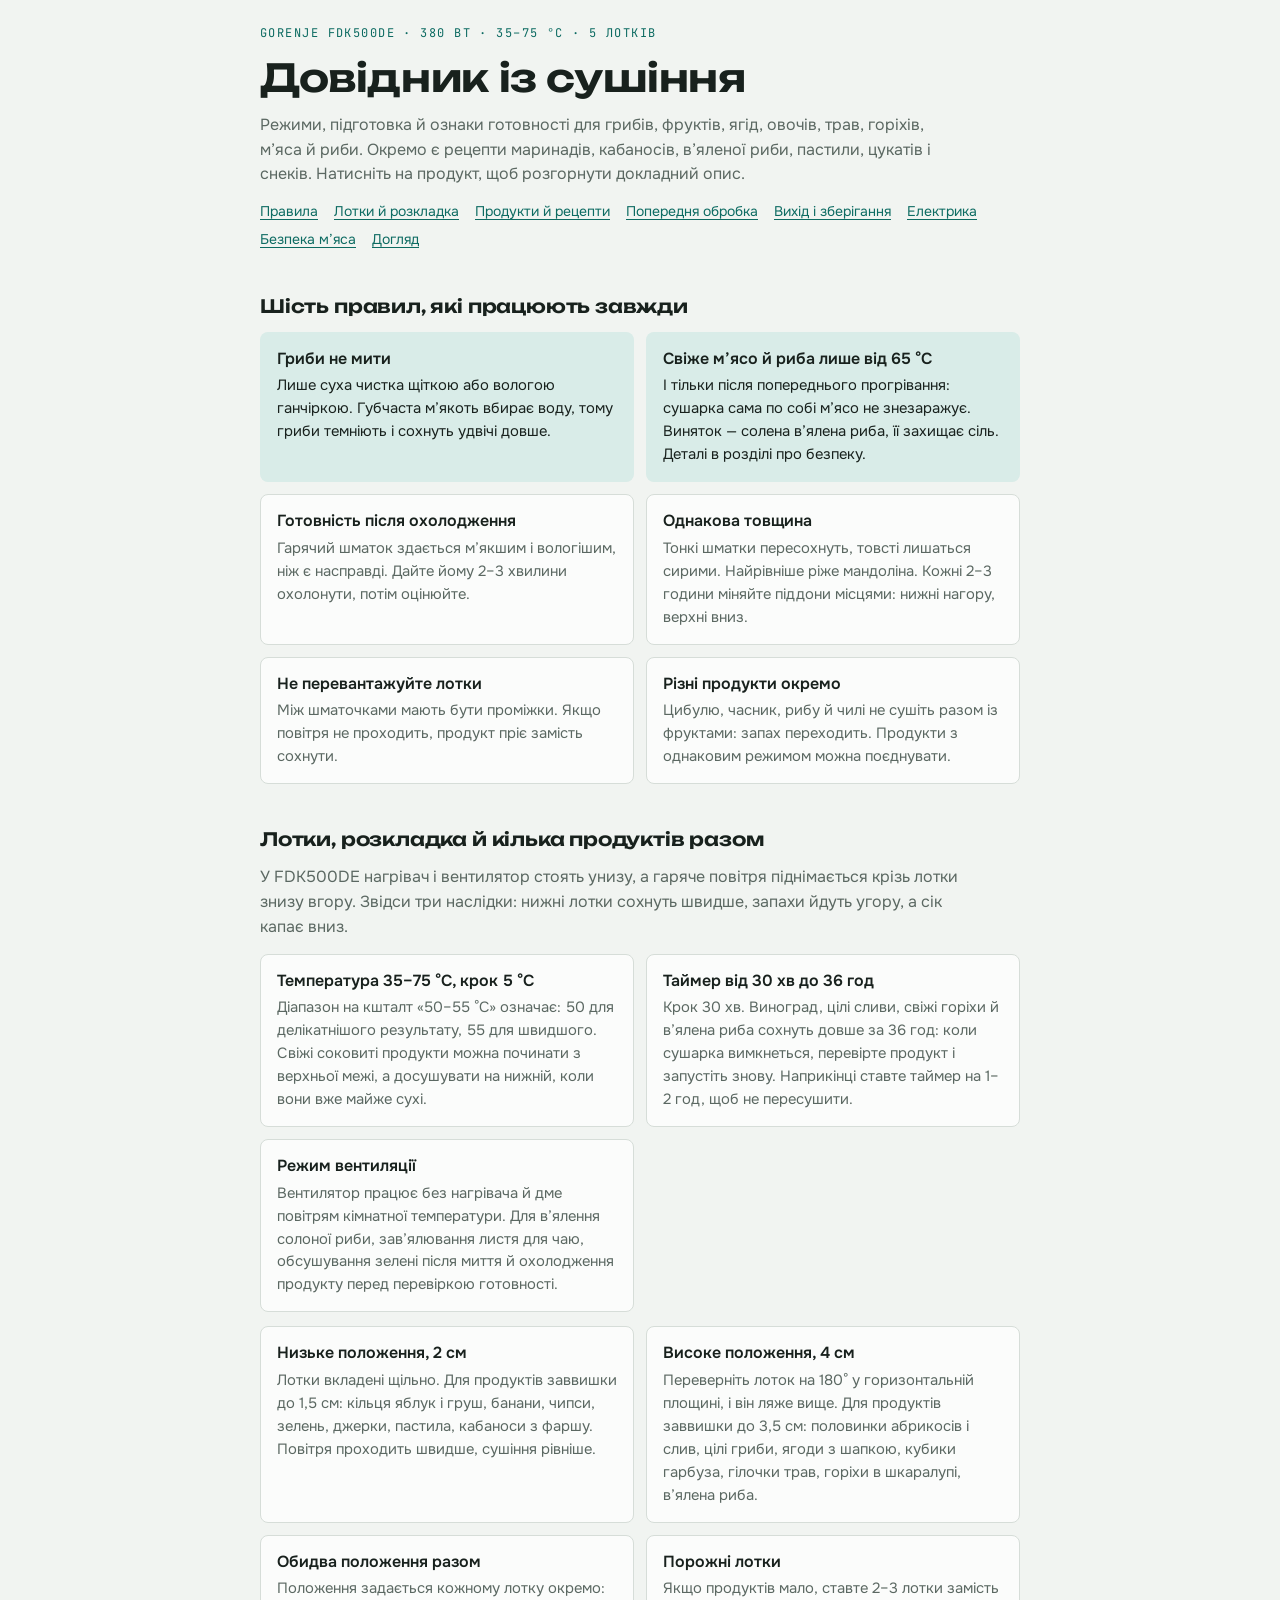
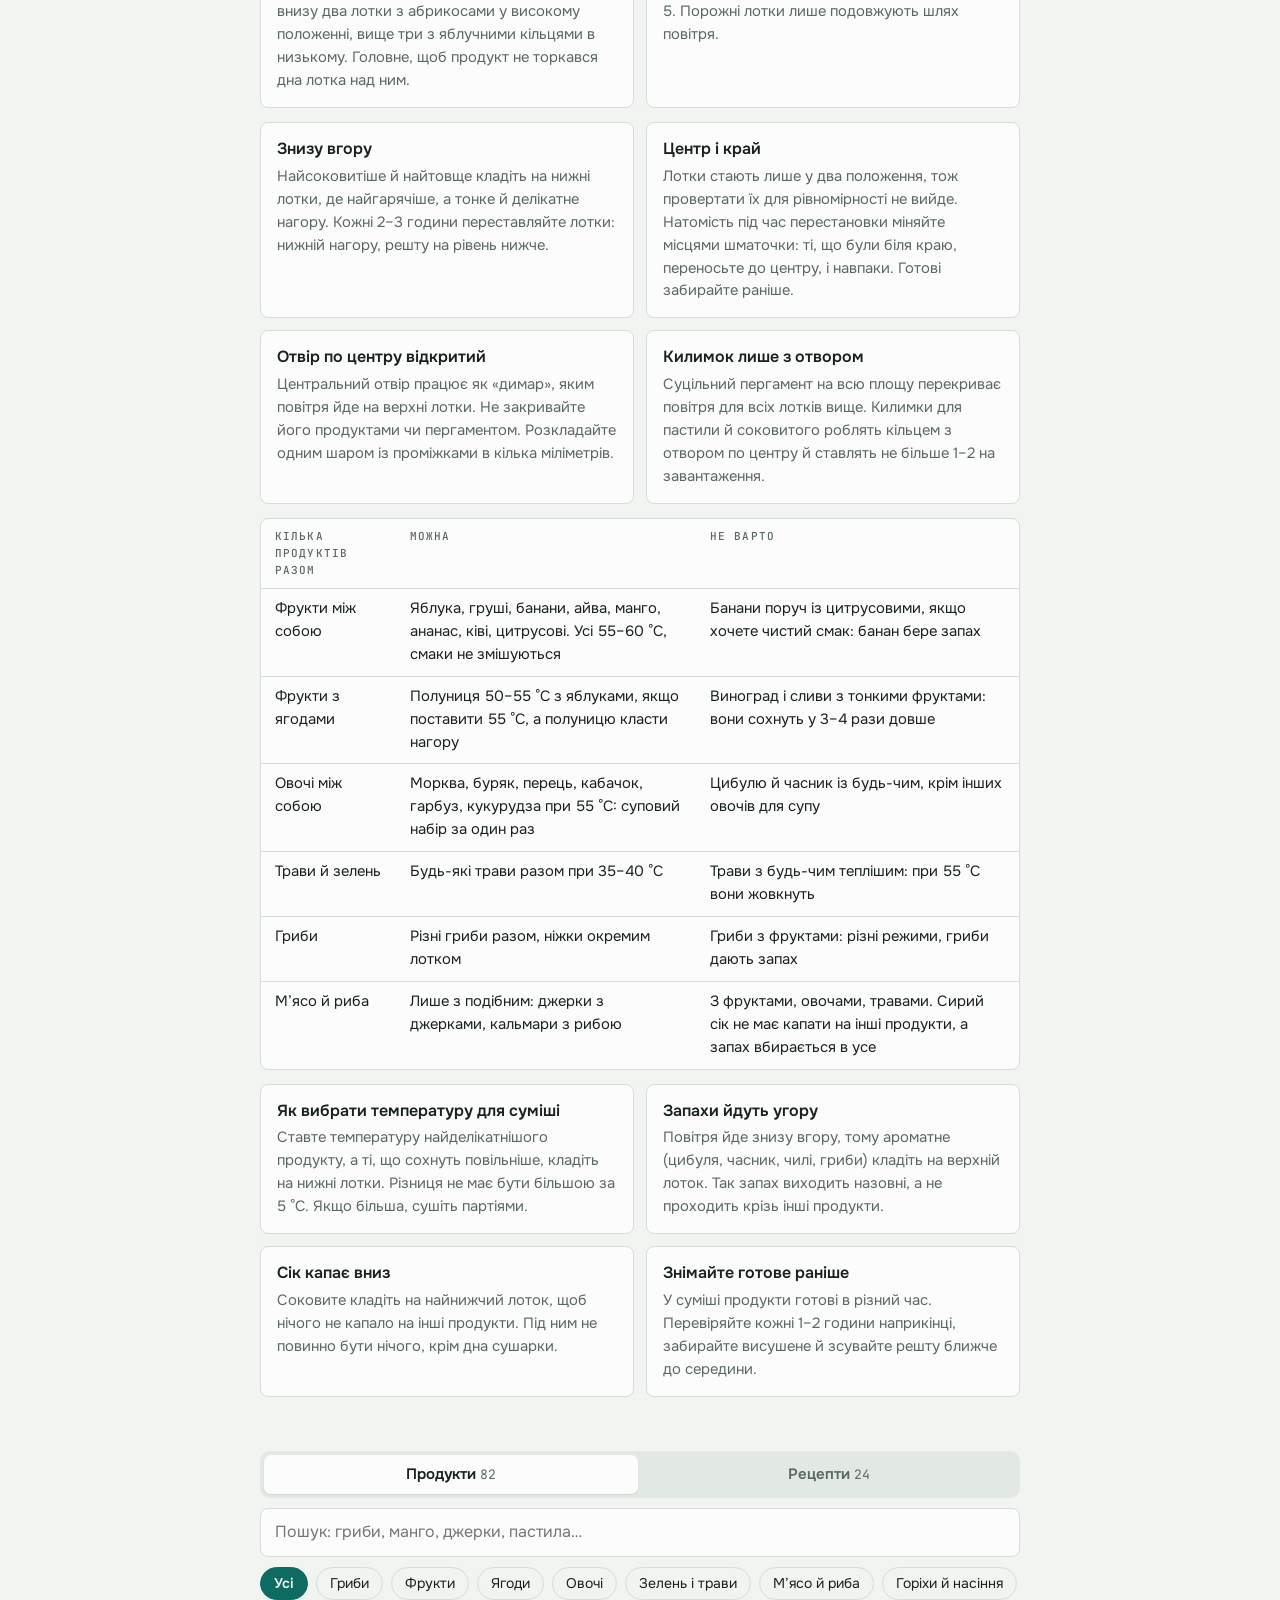
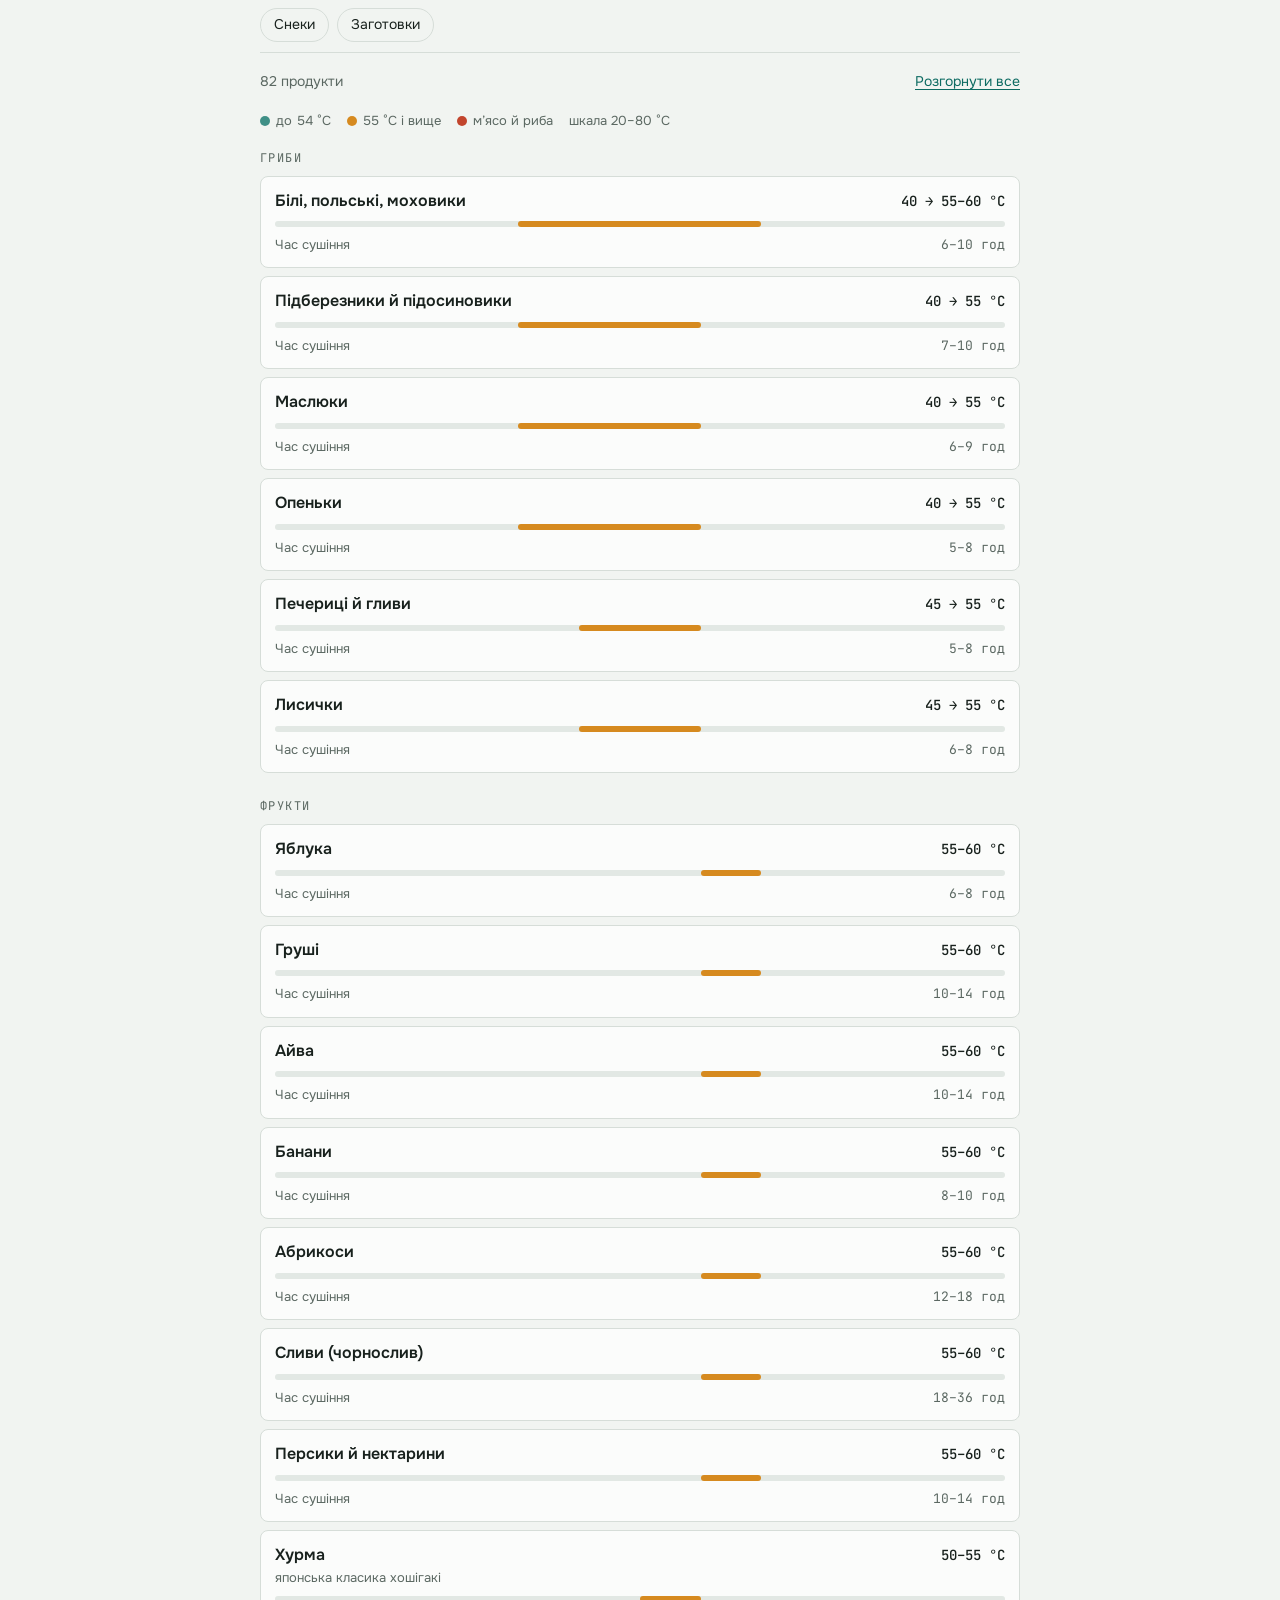
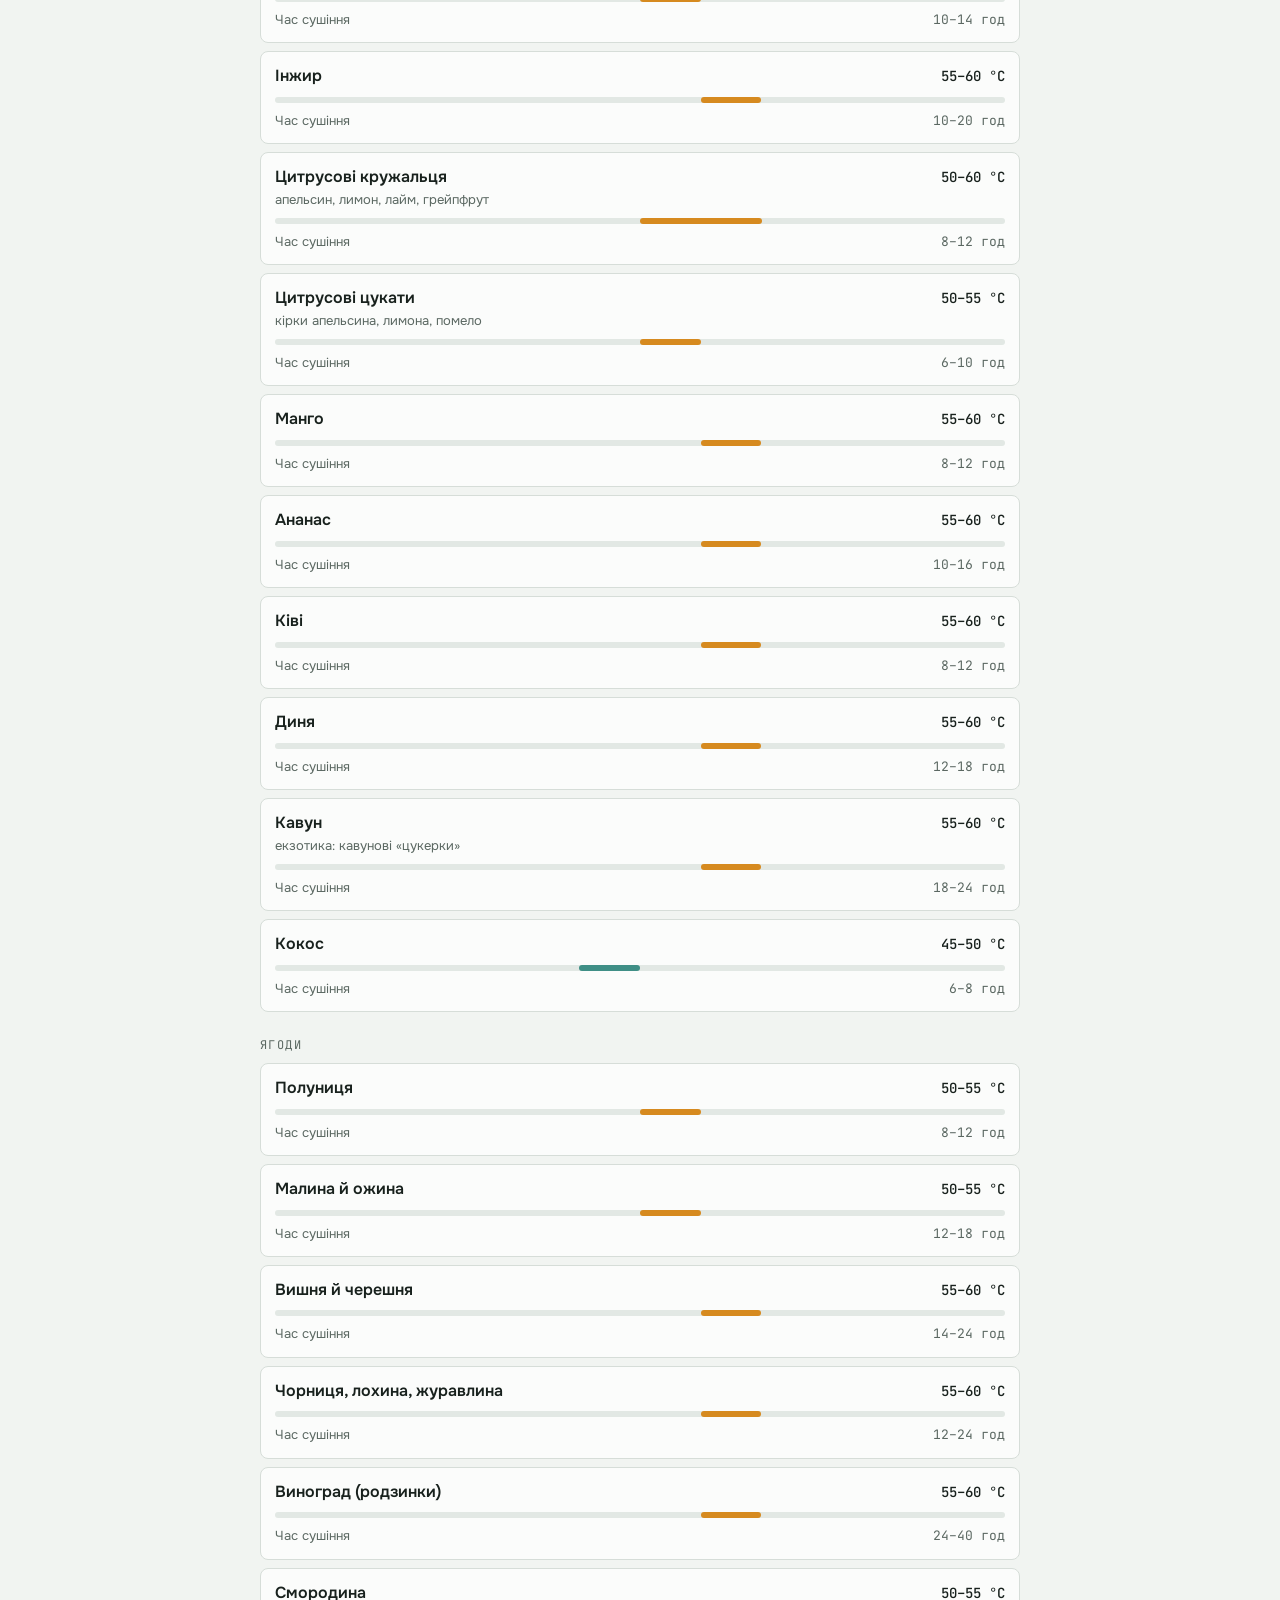
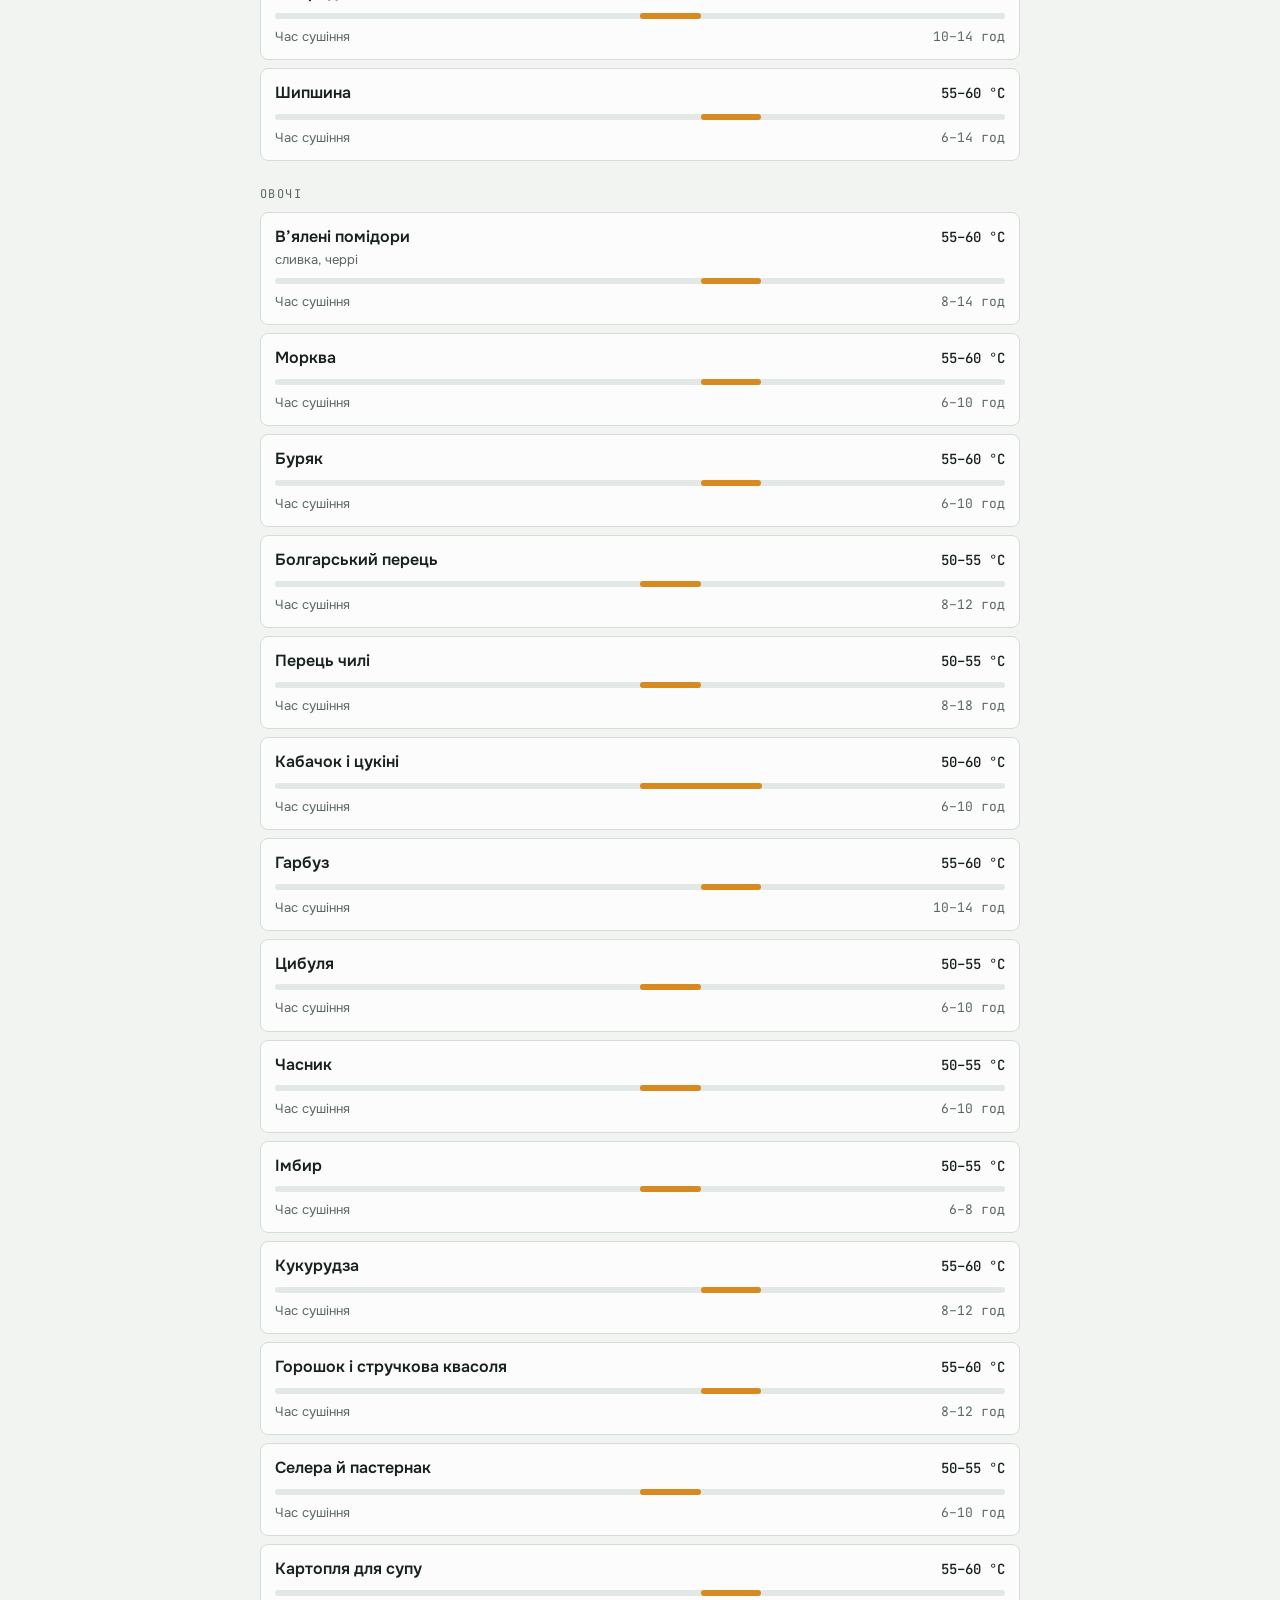
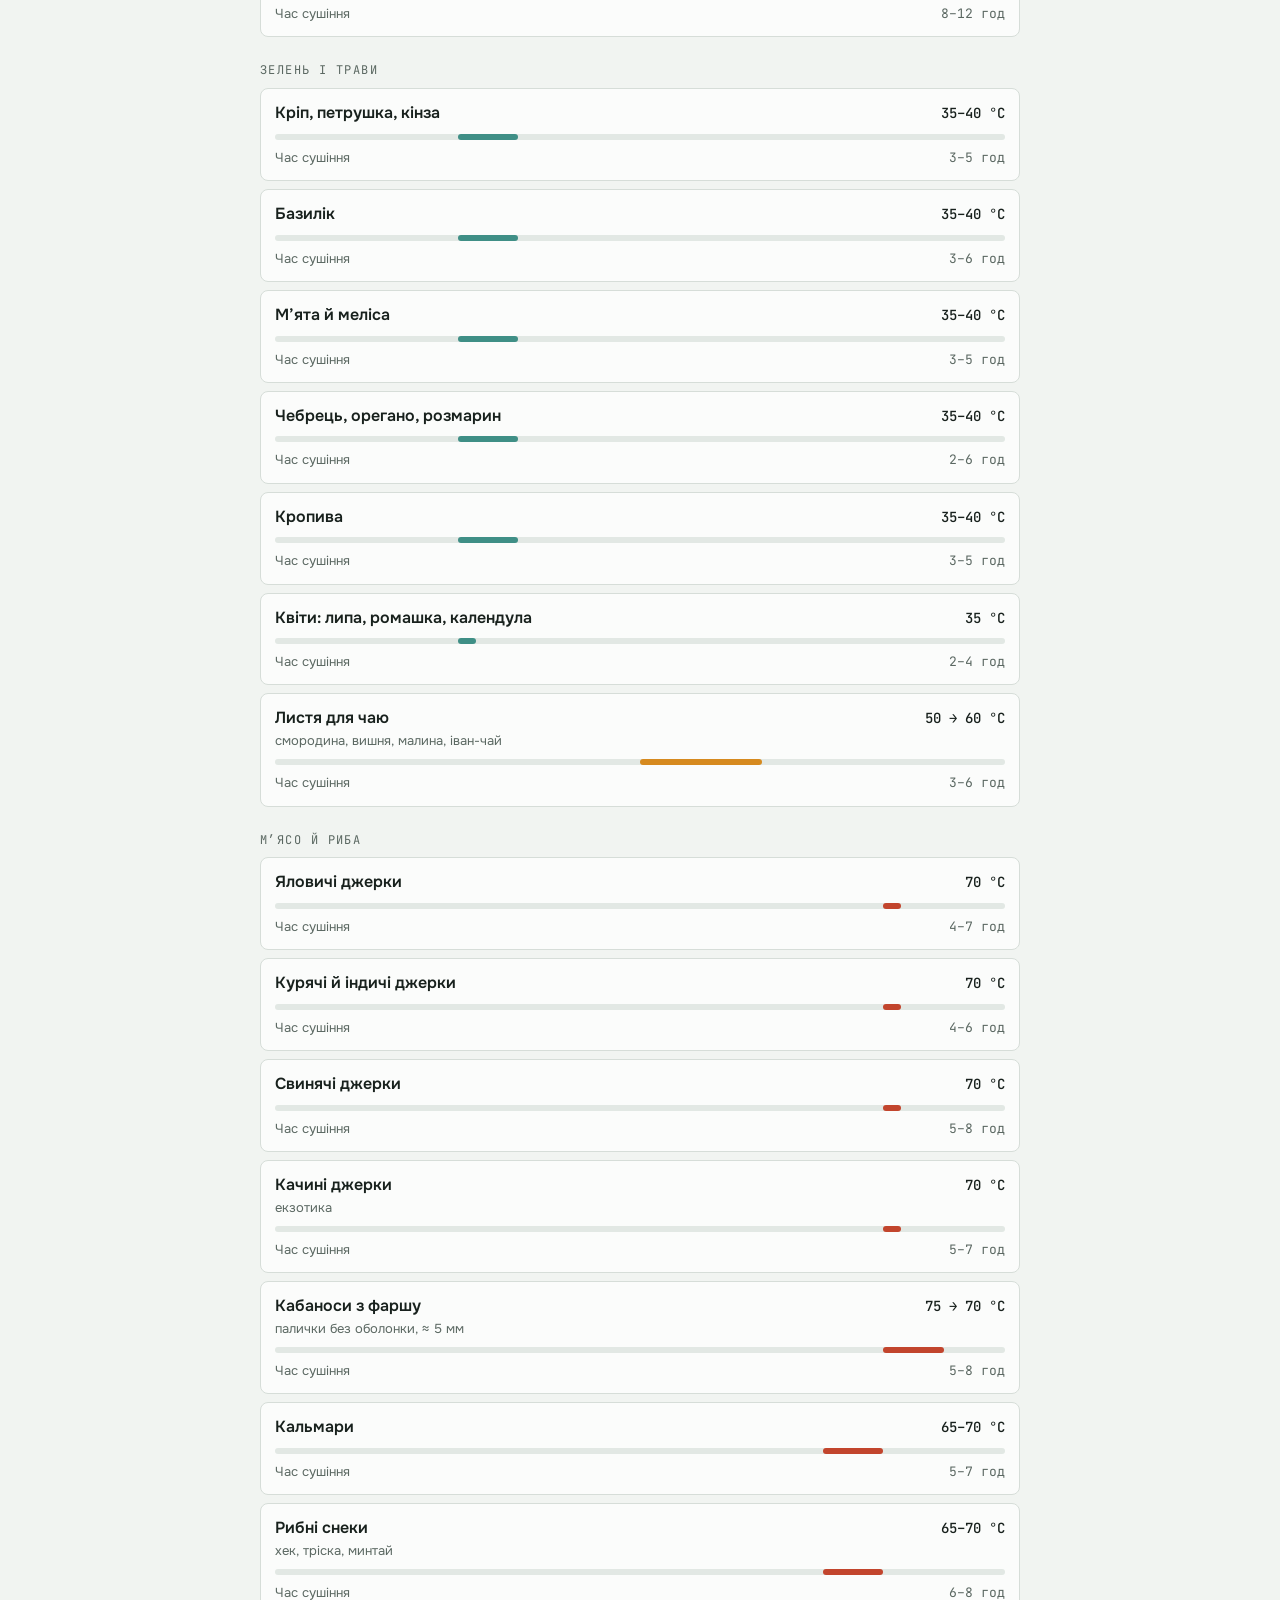
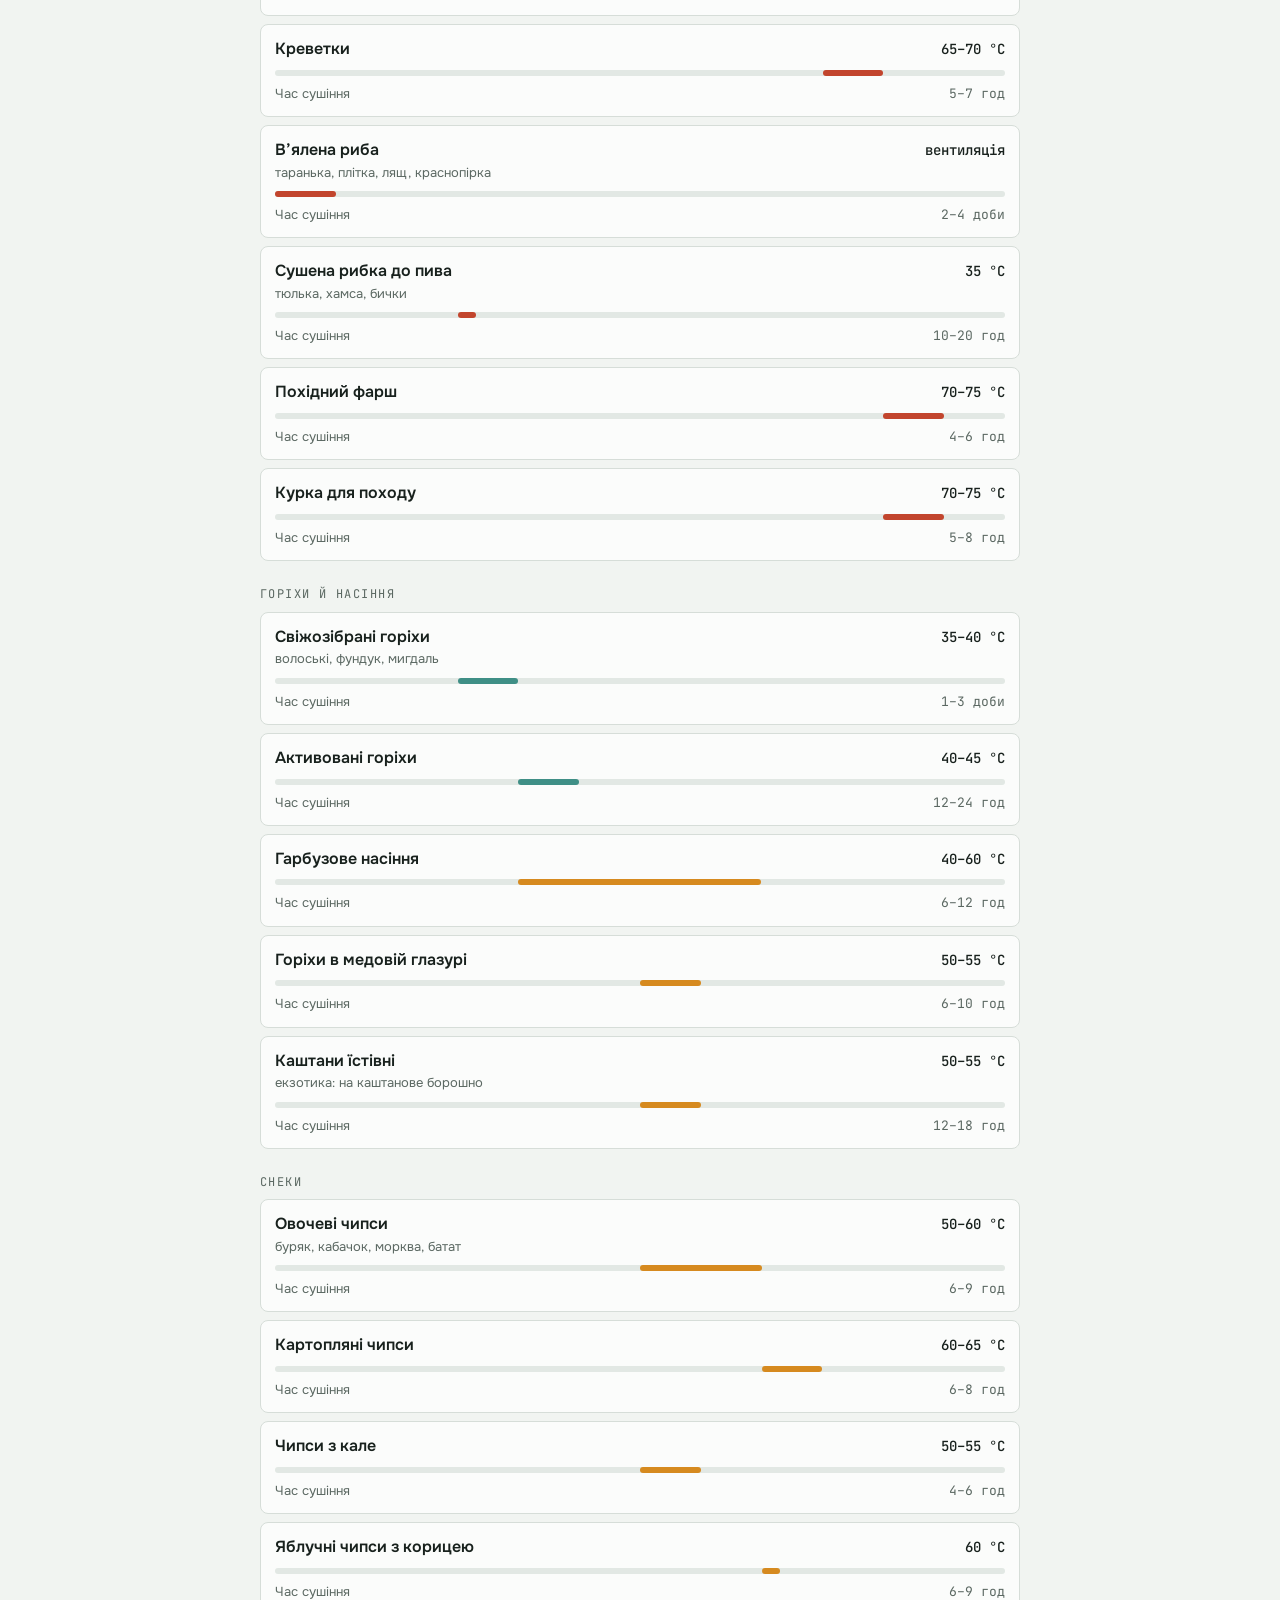
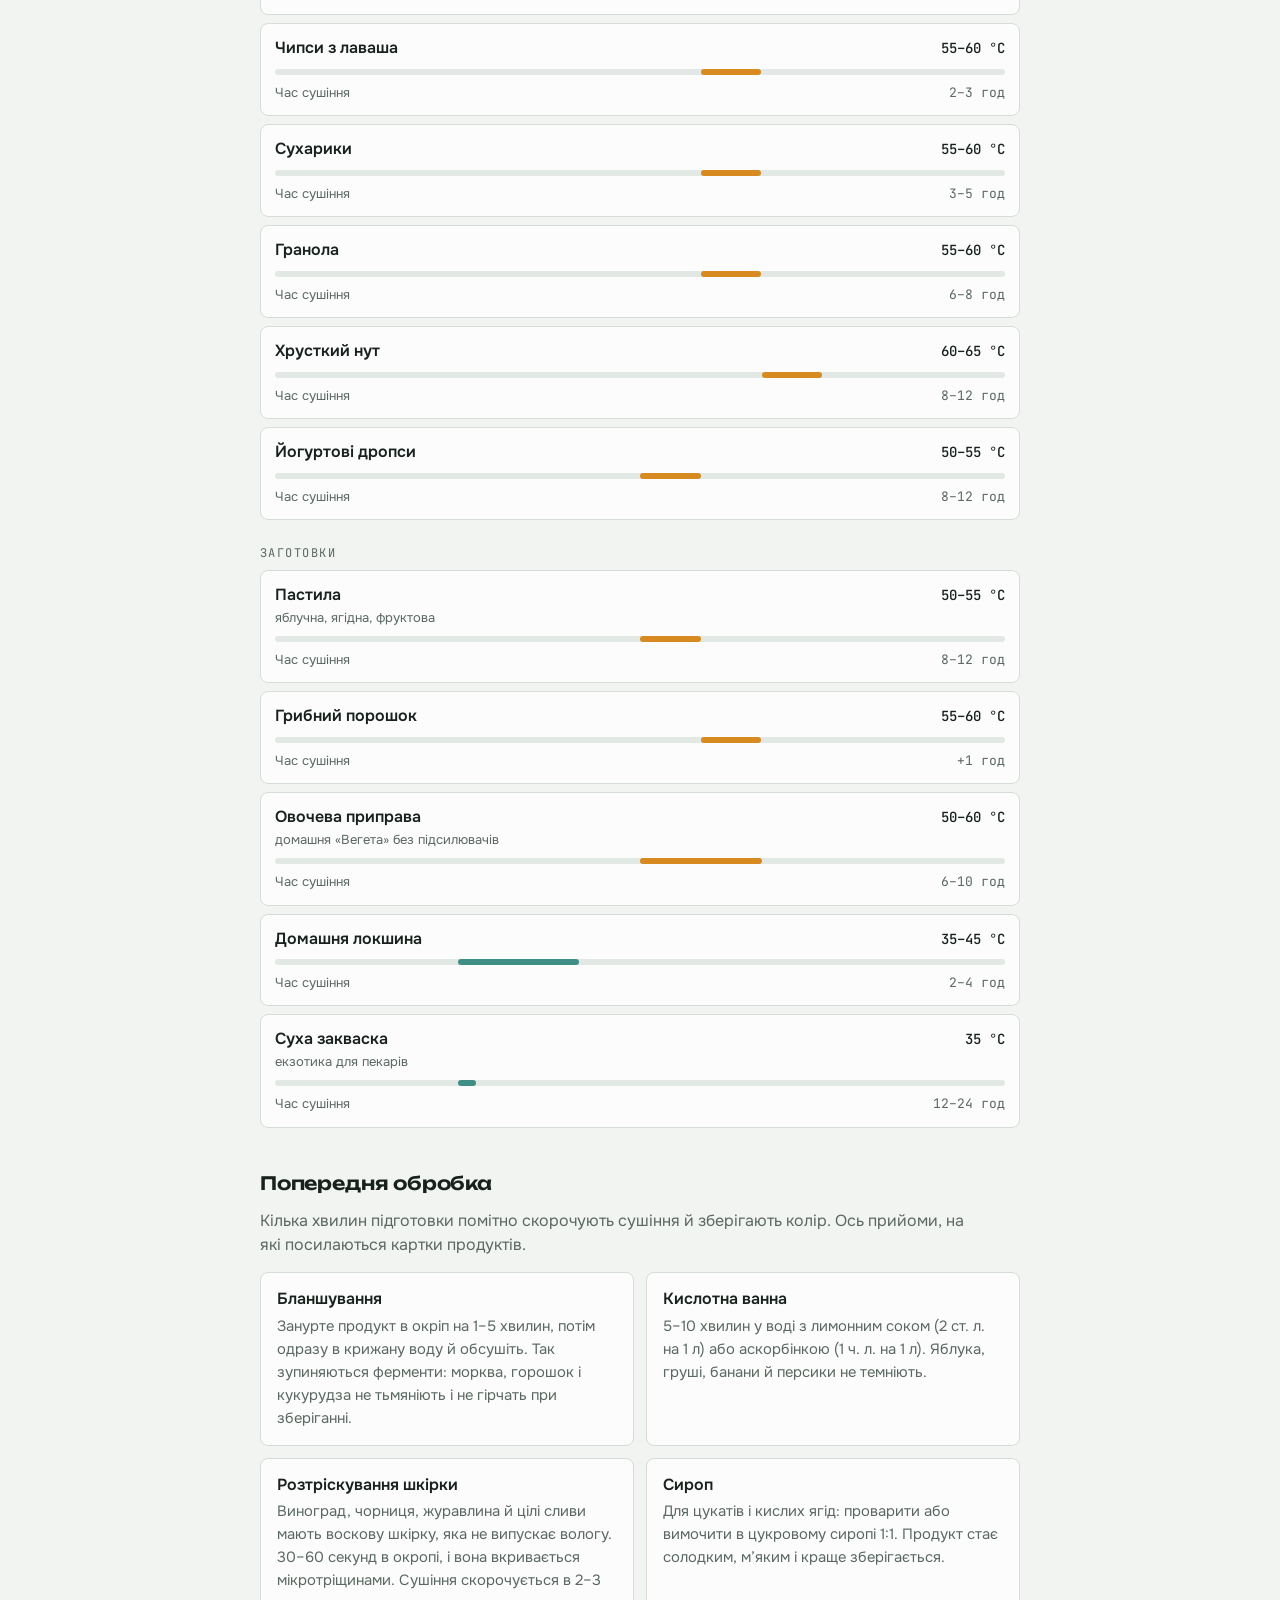
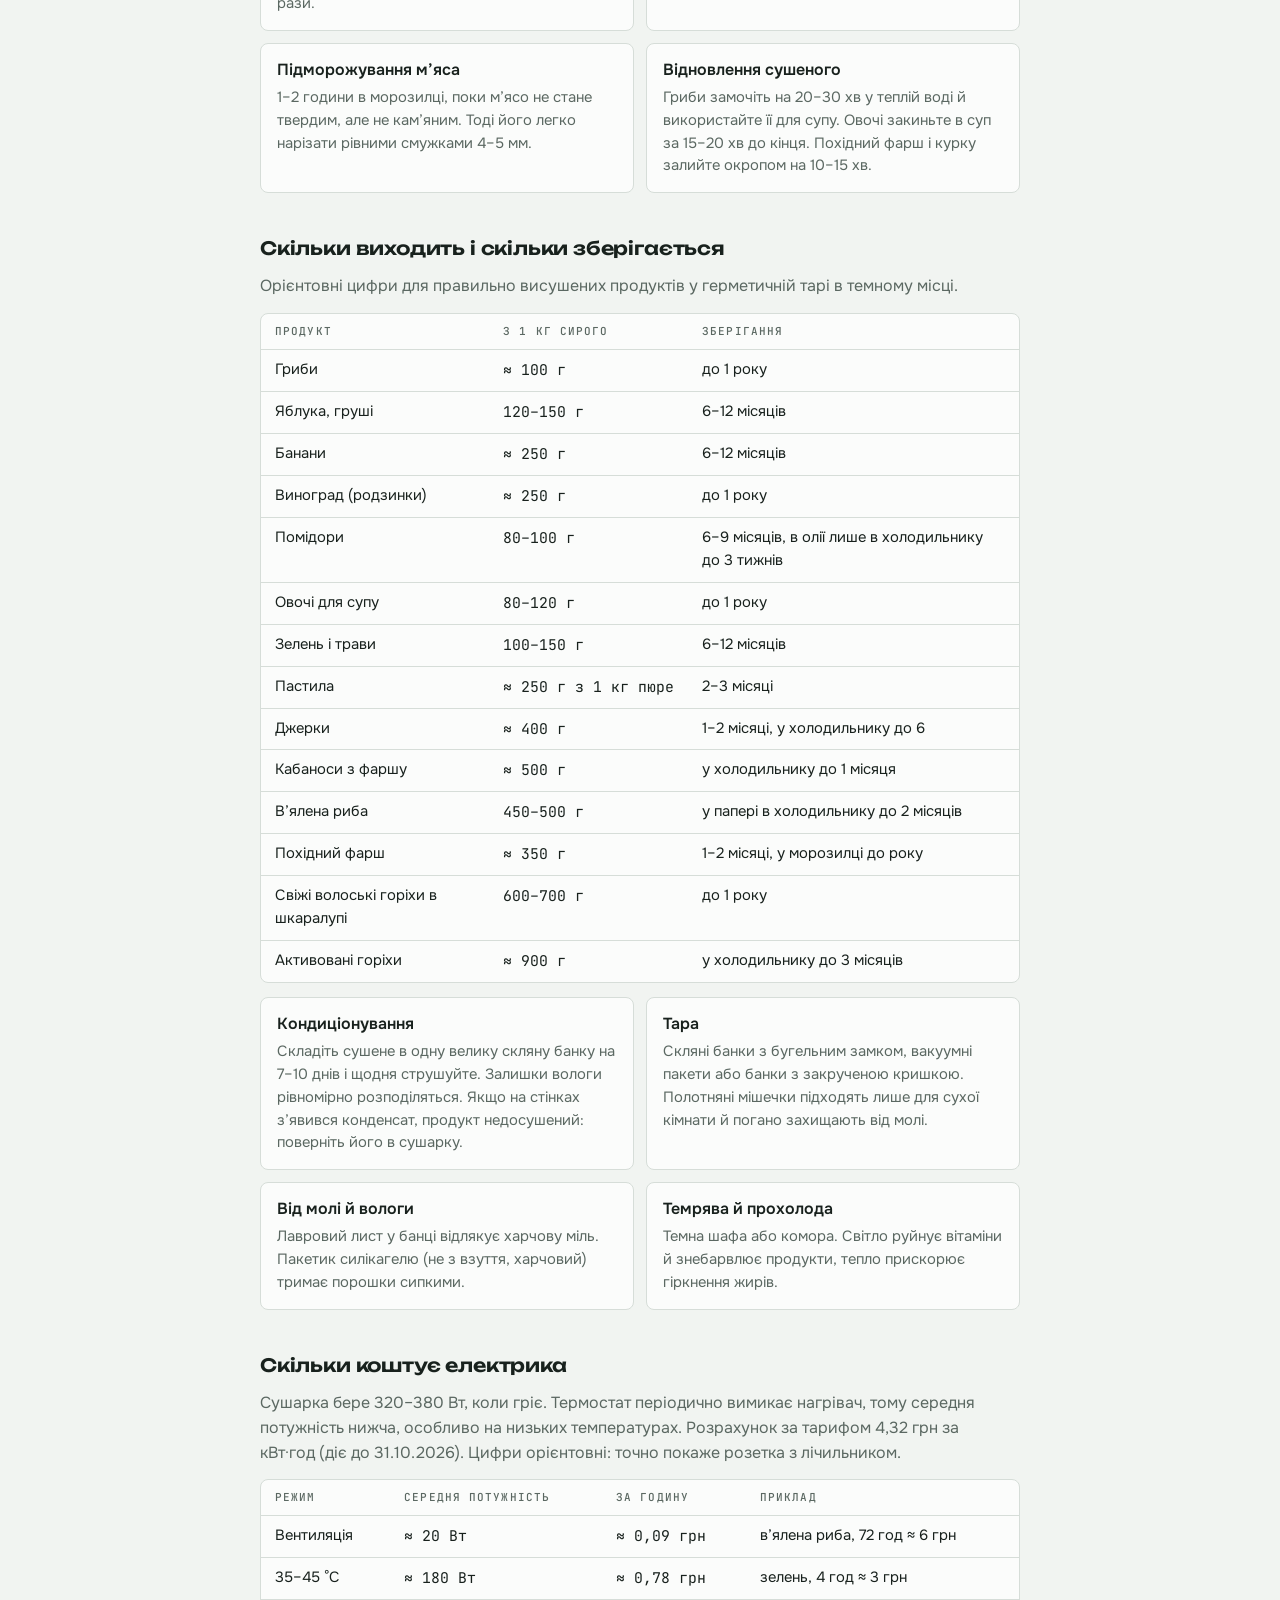
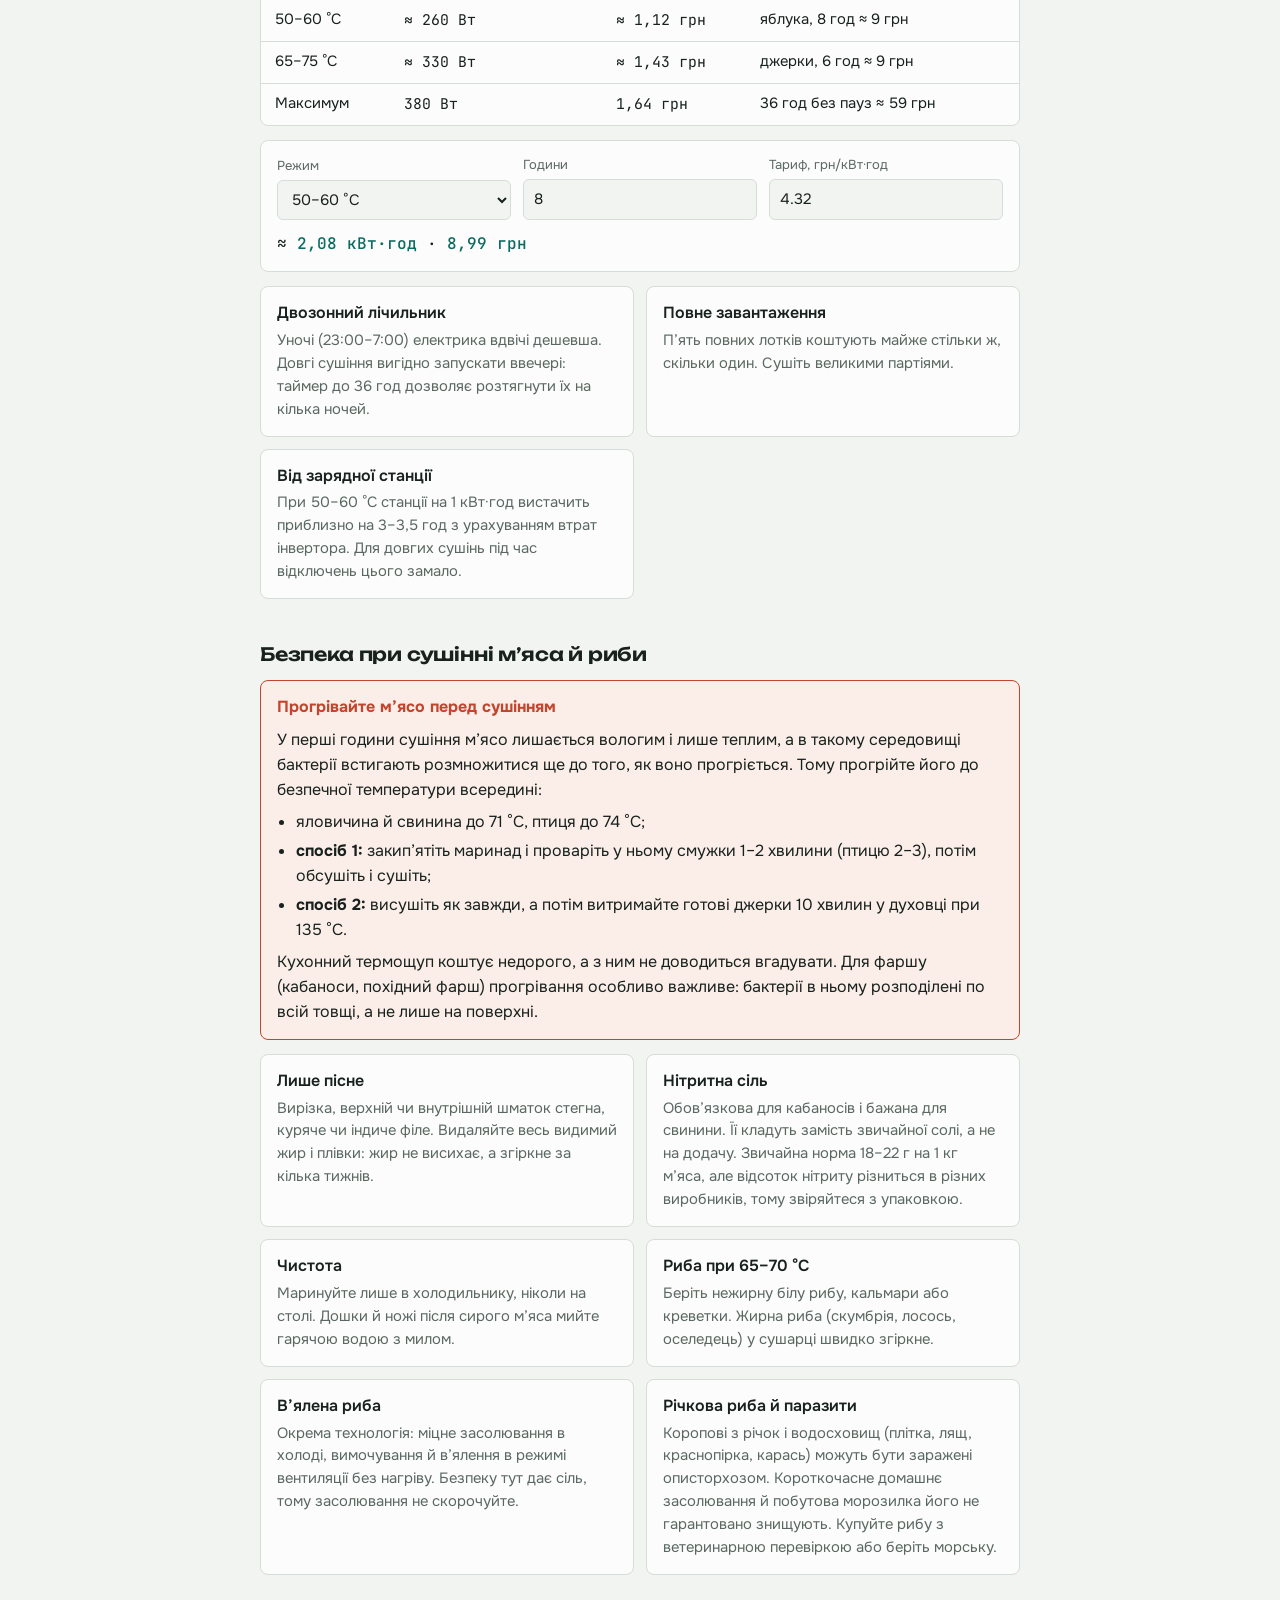
==== commit 57031b01: "Блок про витрати електрики з калькулятором Co-Authored-By: Claude Opus 5.5 <noreply@anthropic.com> C" ====
--- a/index.html
+++ b/index.html
@@ -129,6 +129,12 @@
 
 .block { display: flex; flex-direction: column; gap: 14px; scroll-margin-top: 16px; }
 .block > p { color: var(--muted); max-width: 65ch; }
+.calc { display: flex; flex-wrap: wrap; align-items: end; gap: 12px; background: var(--surface); border: 1px solid var(--line); border-radius: 8px; padding: 14px 16px; }
+.calc label { display: flex; flex-direction: column; gap: 4px; font-size: 0.8125rem; color: var(--muted); flex: 1 1 130px; min-width: 0; }
+.calc input, .calc select { font: inherit; font-size: 0.9375rem; color: var(--fg); background: var(--bg); border: 1px solid var(--line); border-radius: 6px; padding: 8px 10px; width: 100%; }
+.calc input:focus-visible, .calc select:focus-visible { outline: 2px solid var(--accent); outline-offset: 1px; }
+.calc output { flex: 1 1 100%; font-family: var(--font-mono); font-size: 1rem; font-variant-numeric: tabular-nums; }
+.calc output b { color: var(--accent); font-weight: 500; }
 .warn { background: var(--warn-bg); border: 1px solid var(--hot); border-radius: 8px; padding: 14px 16px; display: flex; flex-direction: column; gap: 8px; }
 .warn b { color: var(--hot); }
 .warn ul { margin: 0; padding-left: 1.2em; display: grid; gap: 4px; }
@@ -144,7 +150,7 @@
     <h1>Довідник із сушіння</h1>
     <p class="lead">Режими, підготовка й ознаки готовності для грибів, фруктів, ягід, овочів, трав, горіхів, м’яса й риби. Окремо є рецепти маринадів, кабаносів, в’яленої риби, пастили, цукатів і снеків. Натисніть на продукт, щоб розгорнути докладний опис.</p>
     <nav class="toc" aria-label="Розділи">
-      <a href="#rules">Правила</a><a href="#device">Лотки й розкладка</a><a href="#catalog">Продукти й рецепти</a><a href="#prep">Попередня обробка</a><a href="#numbers">Вихід і зберігання</a><a href="#meat">Безпека м’яса</a><a href="#care">Догляд</a>
+      <a href="#rules">Правила</a><a href="#device">Лотки й розкладка</a><a href="#catalog">Продукти й рецепти</a><a href="#prep">Попередня обробка</a><a href="#numbers">Вихід і зберігання</a><a href="#power">Електрика</a><a href="#meat">Безпека м’яса</a><a href="#care">Догляд</a>
     </nav>
   </header>
 
@@ -265,6 +271,41 @@
       <div class="card"><b>Тара</b><span>Скляні банки з бугельним замком, вакуумні пакети або банки з закрученою кришкою. Полотняні мішечки підходять лише для сухої кімнати й погано захищають від молі.</span></div>
       <div class="card"><b>Від молі й вологи</b><span>Лавровий лист у банці відлякує харчову міль. Пакетик силікагелю (не з взуття, харчовий) тримає порошки сипкими.</span></div>
       <div class="card"><b>Темрява й прохолода</b><span>Темна шафа або комора. Світло руйнує вітаміни й знебарвлює продукти, тепло прискорює гіркнення жирів.</span></div>
+    </div>
+  </section>
+
+  <section class="block" id="power" aria-labelledby="power-h">
+    <h2 id="power-h">Скільки коштує електрика</h2>
+    <p>Сушарка бере 320–380 Вт, коли гріє. Термостат періодично вимикає нагрівач, тому середня потужність нижча, особливо на низьких температурах. Розрахунок за тарифом 4,32 грн за кВт·год (діє до 31.10.2026). Цифри орієнтовні: точно покаже розетка з лічильником.</p>
+    <div class="tbl-wrap">
+      <table>
+        <thead><tr><th>Режим</th><th>Середня потужність</th><th>За годину</th><th>Приклад</th></tr></thead>
+        <tbody>
+          <tr><td>Вентиляція</td><td class="num">≈ 20 Вт</td><td class="num">≈ 0,09 грн</td><td>в’ялена риба, 72 год ≈ 6 грн</td></tr>
+          <tr><td>35–45 °C</td><td class="num">≈ 180 Вт</td><td class="num">≈ 0,78 грн</td><td>зелень, 4 год ≈ 3 грн</td></tr>
+          <tr><td>50–60 °C</td><td class="num">≈ 260 Вт</td><td class="num">≈ 1,12 грн</td><td>яблука, 8 год ≈ 9 грн</td></tr>
+          <tr><td>65–75 °C</td><td class="num">≈ 330 Вт</td><td class="num">≈ 1,43 грн</td><td>джерки, 6 год ≈ 9 грн</td></tr>
+          <tr><td>Максимум</td><td class="num">380 Вт</td><td class="num">1,64 грн</td><td>36 год без пауз ≈ 59 грн</td></tr>
+        </tbody>
+      </table>
+    </div>
+    <form class="calc" id="calc" aria-label="Калькулятор витрат">
+      <label for="c-mode">Режим
+        <select id="c-mode">
+          <option value="20">Вентиляція</option>
+          <option value="180">35–45 °C</option>
+          <option value="260" selected>50–60 °C</option>
+          <option value="330">65–75 °C</option>
+        </select>
+      </label>
+      <label for="c-hours">Години<input id="c-hours" type="number" min="0.5" max="200" step="0.5" value="8" inputmode="decimal"></label>
+      <label for="c-tariff">Тариф, грн/кВт·год<input id="c-tariff" type="number" min="0" step="0.01" value="4.32" inputmode="decimal"></label>
+      <output id="c-out" for="c-mode c-hours c-tariff"></output>
+    </form>
+    <div class="cards">
+      <div class="card"><b>Двозонний лічильник</b><span>Уночі (23:00–7:00) електрика вдвічі дешевша. Довгі сушіння вигідно запускати ввечері: таймер до 36 год дозволяє розтягнути їх на кілька ночей.</span></div>
+      <div class="card"><b>Повне завантаження</b><span>П’ять повних лотків коштують майже стільки ж, скільки один. Сушіть великими партіями.</span></div>
+      <div class="card"><b>Від зарядної станції</b><span>При 50–60 °C станції на 1 кВт·год вистачить приблизно на 3–3,5 год з урахуванням втрат інвертора. Для довгих сушінь під час відключень цього замало.</span></div>
     </div>
   </section>
 
@@ -800,6 +841,16 @@
   for (var i = 0; i < all.length; i++) all[i].open = state.open;
 });
 
+(function () {
+  var f = document.getElementById("calc"); if (!f) return;
+  var m = document.getElementById("c-mode"), h = document.getElementById("c-hours"), t = document.getElementById("c-tariff"), o = document.getElementById("c-out");
+  function fmt(n, d) { return n.toFixed(d).replace(".", ","); }
+  function upd() {
+    var kwh = (parseFloat(m.value) || 0) * (parseFloat(h.value) || 0) / 1000, cost = kwh * (parseFloat(t.value) || 0);
+    o.innerHTML = "≈ <b>" + fmt(kwh, 2) + " кВт·год</b> · <b>" + fmt(cost, 2) + " грн</b>";
+  }
+  f.addEventListener("input", upd); f.addEventListener("submit", function (e) { e.preventDefault(); }); upd();
+})();
 renderChips(); render();
 var h = (location.hash || "").replace("#r-", "");
 if (h && RMAP[h]) openRecipe(h);
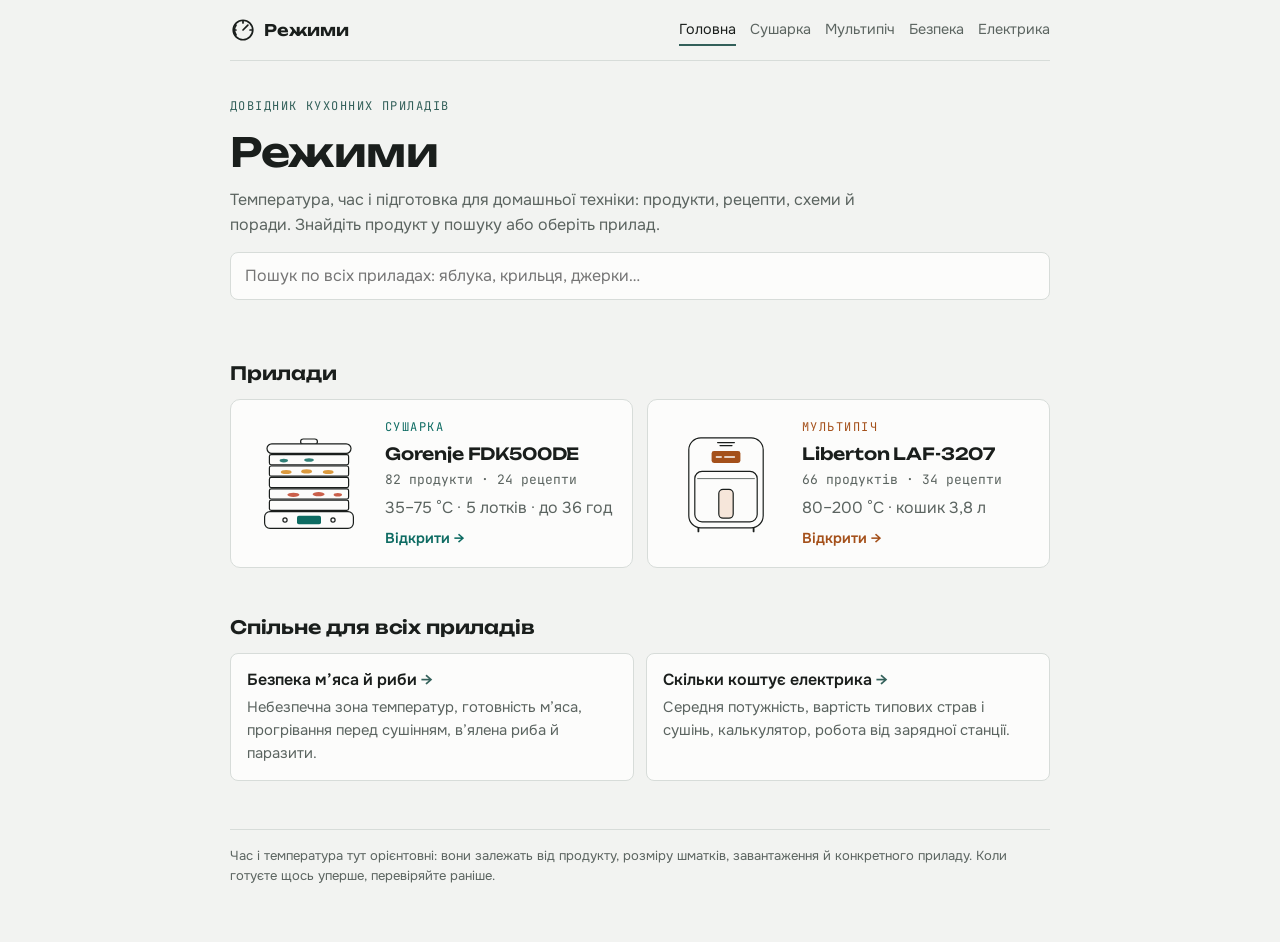
==== commit e97ce5f2: "Мікросайт: сушарка, мультипіч, безпека, електрика Co-Authored-By: Claude Opus 5.5 <noreply@anthropic" ====
--- a/index.html
+++ b/index.html
@@ -3,857 +3,83 @@
 <head>
 <meta charset="utf-8">
 <meta name="viewport" content="width=device-width, initial-scale=1, viewport-fit=cover">
-<meta name="description" content="Режими, підготовка й рецепти для електросушарки: гриби, фрукти, ягоди, овочі, трави, горіхи, джерки, кабаноси, в’ялена риба, пастила й цукати.">
-<meta property="og:title" content="Довідник із сушіння">
-<meta property="og:description" content="Режими, підготовка й рецепти для електросушарки: гриби, фрукти, ягоди, овочі, трави, горіхи, джерки, кабаноси, в’ялена риба, пастила й цукати.">
-<meta property="og:type" content="website">
-<meta property="og:url" content="https://sushka.yakubovych.pp.ua/">
-<meta name="theme-color" content="#f1f4f1" media="(prefers-color-scheme: light)">
-<meta name="theme-color" content="#111916" media="(prefers-color-scheme: dark)">
-<link rel="icon" href="data:image/svg+xml,%3Csvg xmlns='http://www.w3.org/2000/svg' viewBox='0 0 32 32'%3E%3Crect width='32' height='32' rx='7' fill='%230d6b62'/%3E%3Cpath d='M8 11h16M8 16h16M8 21h16' stroke='%23f1f4f1' stroke-width='2.5' stroke-linecap='round'/%3E%3C/svg%3E">
-<title>Довідник із сушіння</title>
-<link rel="preconnect" href="https://fonts.googleapis.com">
-<link rel="preconnect" href="https://fonts.gstatic.com" crossorigin>
-<link href="https://fonts.googleapis.com/css2?family=Onest:wght@400;500;600&family=Unbounded:wght@500;600&family=JetBrains+Mono:wght@400;500&display=swap" rel="stylesheet">
-<style>
-/* Layout: одна колонка до 760px. Шапка → правила → липка панель (вкладки Продукти/Рецепти, пошук, категорії) → список → довідкові блоки. */
-:root {
-  --bg: #f1f4f1;
-  --surface: #fbfcfb;
-  --fg: #18211d;
-  --muted: #5b6862;
-  --line: #d6ddd8;
-  --accent: #0d6b62;
-  --accent-soft: #d9ece8;
-  --cool: #3f8f86;
-  --warm: #d68a1f;
-  --hot: #c2452d;
-  --track: #e2e8e4;
-  --warn-bg: #fbeee9;
-  --font-display: "Unbounded", "Onest", system-ui, sans-serif;
-  --font-body: "Onest", system-ui, -apple-system, "Segoe UI", sans-serif;
-  --font-mono: "JetBrains Mono", ui-monospace, "SF Mono", Menlo, monospace;
-}
-@media (prefers-color-scheme: dark) {
-  :root:not([data-theme="light"]) {
-    --bg: #111916; --surface: #18221e; --fg: #e6ece8; --muted: #9aa8a1; --line: #2c3a34;
-    --accent: #5fc4b8; --accent-soft: #1d3a36; --cool: #5fb3a8; --warm: #e0a040; --hot: #e2705a;
-    --track: #25322d; --warn-bg: #2d1e1a;
-    color-scheme: dark;
-  }
-}
-:root[data-theme="dark"] {
-  --bg: #111916; --surface: #18221e; --fg: #e6ece8; --muted: #9aa8a1; --line: #2c3a34;
-  --accent: #5fc4b8; --accent-soft: #1d3a36; --cool: #5fb3a8; --warm: #e0a040; --hot: #e2705a;
-  --track: #25322d; --warn-bg: #2d1e1a;
-  color-scheme: dark;
-}
-* { box-sizing: border-box; }
-[hidden] { display: none !important; }
-body { background: var(--bg); color: var(--fg); font-family: var(--font-body); font-size: 16px; line-height: 1.55; padding-inline: 16px; padding-block: 24px 56px; }
-.wrap { max-width: 760px; margin-inline: auto; display: flex; flex-direction: column; gap: 44px; }
-h1, h2, h3 { font-family: var(--font-display); font-weight: 600; text-wrap: balance; margin: 0; letter-spacing: -0.01em; }
-h1 { font-size: clamp(1.7rem, 6vw, 2.4rem); line-height: 1.1; }
-h2 { font-size: 1.15rem; line-height: 1.25; }
-p { margin: 0; }
-.eyebrow { font-family: var(--font-mono); font-size: 0.75rem; text-transform: uppercase; letter-spacing: 0.12em; color: var(--accent); }
-header { display: flex; flex-direction: column; gap: 14px; }
-.lead { color: var(--muted); max-width: 62ch; }
-.toc { display: flex; flex-wrap: wrap; gap: 6px 16px; font-size: 0.875rem; }
-.toc a { color: var(--accent); text-underline-offset: 3px; }
-
-/* панель */
-.tools { display: flex; flex-direction: column; gap: 10px; position: sticky; top: env(safe-area-inset-top, 0px); background: var(--bg); padding-block: 10px; z-index: 5; border-bottom: 1px solid var(--line); }
-.tabs { display: grid; grid-template-columns: 1fr 1fr; gap: 4px; background: var(--track); border-radius: 10px; padding: 4px; }
-.tab { font: inherit; font-weight: 600; font-size: 0.9375rem; color: var(--muted); background: transparent; border: 0; border-radius: 7px; padding: 8px 10px; cursor: pointer; }
-.tab[aria-selected="true"] { background: var(--surface); color: var(--fg); box-shadow: 0 1px 2px rgba(0,0,0,.08); }
-.tab .n { font-family: var(--font-mono); font-weight: 400; font-size: 0.8125rem; color: var(--muted); margin-left: 4px; }
-.search { width: 100%; font: inherit; color: var(--fg); background: var(--surface); border: 1px solid var(--line); border-radius: 8px; padding: 11px 14px; }
-.search:focus-visible, button:focus-visible, summary:focus-visible, a:focus-visible { outline: 2px solid var(--accent); outline-offset: 2px; }
-.chips { display: flex; flex-wrap: wrap; gap: 8px; }
-@media (max-width: 600px) { .chips { flex-wrap: nowrap; overflow-x: auto; padding-bottom: 2px; scrollbar-width: none; } .chips::-webkit-scrollbar { display: none; } }
-.chip { flex: none; font: inherit; font-size: 0.875rem; color: var(--fg); background: transparent; border: 1px solid var(--line); border-radius: 999px; padding: 5px 13px; cursor: pointer; white-space: nowrap; }
-.chip[aria-pressed="true"] { background: var(--accent); border-color: var(--accent); color: var(--bg); font-weight: 600; }
-.meta { display: flex; justify-content: space-between; align-items: center; gap: 12px; flex-wrap: wrap; font-size: 0.875rem; color: var(--muted); }
-.link-btn { font: inherit; font-size: 0.875rem; color: var(--accent); background: none; border: 0; padding: 4px 0; cursor: pointer; text-decoration: underline; text-underline-offset: 3px; }
-
-/* правила й картки */
-.rules, .cards { display: grid; grid-template-columns: repeat(auto-fit, minmax(min(100%, 300px), 1fr)); gap: 12px; }
-.rule, .card { background: var(--surface); border: 1px solid var(--line); border-radius: 8px; padding: 14px 16px; display: flex; flex-direction: column; gap: 4px; min-width: 0; }
-.rule b, .card b { font-weight: 600; }
-.rule span, .card span { color: var(--muted); font-size: 0.925rem; }
-.rule.key { background: var(--accent-soft); border-color: transparent; }
-.rule.key span { color: var(--fg); }
-
-/* список */
-.legend { display: flex; flex-wrap: wrap; gap: 6px 16px; font-size: 0.8125rem; color: var(--muted); }
-.legend i { display: inline-block; width: 10px; height: 10px; border-radius: 50%; margin-right: 6px; vertical-align: -1px; }
-.list { display: flex; flex-direction: column; gap: 8px; }
-.group-title { font-family: var(--font-mono); font-size: 0.75rem; text-transform: uppercase; letter-spacing: 0.12em; color: var(--muted); margin-top: 16px; }
-.group-title:first-child { margin-top: 4px; }
-details.item { background: var(--surface); border: 1px solid var(--line); border-radius: 8px; scroll-margin-top: 190px; }
-details.item[open] { border-color: var(--accent); }
-summary { list-style: none; cursor: pointer; padding: 12px 14px; display: grid; grid-template-columns: 1fr auto; gap: 8px 12px; align-items: baseline; }
-summary::-webkit-details-marker { display: none; }
-.name { font-weight: 600; min-width: 0; }
-.name small { display: block; font-weight: 400; color: var(--muted); font-size: 0.8125rem; }
-.temp { font-family: var(--font-mono); font-size: 0.875rem; font-weight: 500; white-space: nowrap; font-variant-numeric: tabular-nums; }
-.bar { grid-column: 1 / -1; position: relative; height: 6px; border-radius: 3px; background: var(--track); }
-.bar .fill { position: absolute; top: 0; bottom: 0; border-radius: 3px; background: var(--cool); }
-.bar .fill.warm { background: var(--warm); }
-.bar .fill.hot { background: var(--hot); }
-.time { grid-column: 1 / -1; display: flex; justify-content: space-between; gap: 8px; font-size: 0.8125rem; color: var(--muted); }
-.t { font-family: var(--font-mono); font-variant-numeric: tabular-nums; }
-.body { padding: 12px 14px 16px; border-top: 1px solid var(--line); display: flex; flex-direction: column; gap: 12px; }
-.body dl { margin: 0; display: grid; gap: 12px; }
-.body dt, .body h4 { font-family: var(--font-mono); font-size: 0.6875rem; font-weight: 500; text-transform: uppercase; letter-spacing: 0.1em; color: var(--muted); margin: 0; }
-.body dd { margin: 3px 0 0; max-width: 65ch; }
-.tip { background: var(--accent-soft); border-radius: 6px; padding: 10px 12px; font-size: 0.925rem; }
-.recs { display: flex; flex-wrap: wrap; gap: 8px; }
-.rec-btn { font: inherit; font-size: 0.875rem; font-weight: 600; color: var(--accent); background: transparent; border: 1px solid var(--accent); border-radius: 6px; padding: 6px 12px; cursor: pointer; }
-.rec-btn:hover { background: var(--accent-soft); }
-.ing { margin: 4px 0 0; padding: 0; list-style: none; display: grid; gap: 2px; }
-.ing li { display: grid; grid-template-columns: minmax(0, 1fr) auto; gap: 12px; padding: 5px 0; border-bottom: 1px dotted var(--line); }
-.ing li .q { font-family: var(--font-mono); font-size: 0.875rem; text-align: right; white-space: nowrap; font-variant-numeric: tabular-nums; }
-.steps { margin: 4px 0 0; padding-left: 1.4em; display: grid; gap: 8px; max-width: 65ch; }
-.steps li::marker { font-family: var(--font-mono); color: var(--accent); font-weight: 500; }
-.empty { padding: 28px 16px; text-align: center; color: var(--muted); border: 1px dashed var(--line); border-radius: 8px; }
-
-/* таблиця */
-.tbl-wrap { overflow-x: auto; border: 1px solid var(--line); border-radius: 8px; background: var(--surface); }
-table { width: 100%; border-collapse: collapse; font-size: 0.925rem; min-width: 460px; }
-th, td { text-align: left; padding: 9px 14px; border-bottom: 1px solid var(--line); vertical-align: top; }
-th { font-family: var(--font-mono); font-size: 0.6875rem; font-weight: 500; text-transform: uppercase; letter-spacing: 0.1em; color: var(--muted); }
-tr:last-child td { border-bottom: 0; }
-td.num { font-family: var(--font-mono); font-variant-numeric: tabular-nums; white-space: nowrap; }
-
-.block { display: flex; flex-direction: column; gap: 14px; scroll-margin-top: 16px; }
-.block > p { color: var(--muted); max-width: 65ch; }
-.calc { display: flex; flex-wrap: wrap; align-items: end; gap: 12px; background: var(--surface); border: 1px solid var(--line); border-radius: 8px; padding: 14px 16px; }
-.calc label { display: flex; flex-direction: column; gap: 4px; font-size: 0.8125rem; color: var(--muted); flex: 1 1 130px; min-width: 0; }
-.calc input, .calc select { font: inherit; font-size: 0.9375rem; color: var(--fg); background: var(--bg); border: 1px solid var(--line); border-radius: 6px; padding: 8px 10px; width: 100%; }
-.calc input:focus-visible, .calc select:focus-visible { outline: 2px solid var(--accent); outline-offset: 1px; }
-.calc output { flex: 1 1 100%; font-family: var(--font-mono); font-size: 1rem; font-variant-numeric: tabular-nums; }
-.calc output b { color: var(--accent); font-weight: 500; }
-.warn { background: var(--warn-bg); border: 1px solid var(--hot); border-radius: 8px; padding: 14px 16px; display: flex; flex-direction: column; gap: 8px; }
-.warn b { color: var(--hot); }
-.warn ul { margin: 0; padding-left: 1.2em; display: grid; gap: 4px; }
-footer { color: var(--muted); font-size: 0.8125rem; border-top: 1px solid var(--line); padding-top: 16px; }
-@media (prefers-reduced-motion: no-preference) { .chip, .tab, details.item { transition: border-color .15s, background .15s; } }
-</style>
-<style>html { color-scheme: light; padding-top: env(safe-area-inset-top, 0px); padding-bottom: env(safe-area-inset-bottom, 0px); } body { margin: 0; } img { max-width: 100%; }</style>
+<title>Режими</title>
+<meta name="description" content="Довідник кухонних приладів: режими, рецепти й поради для сушарки та мультипечі.">
+<link rel="icon" href="data:image/svg+xml,%3Csvg xmlns='http://www.w3.org/2000/svg' viewBox='0 0 24 24' fill='none' stroke='%2333605a' stroke-width='2' stroke-linecap='round'%3E%3Ccircle cx='12' cy='12' r='9'/%3E%3Cpath d='M12 12l4.5-4.5'/%3E%3C/svg%3E">
+<link rel="preconnect" href="https://fonts.googleapis.com"><link rel="preconnect" href="https://fonts.gstatic.com" crossorigin><link href="https://fonts.googleapis.com/css2?family=Onest:wght@400;500;600&family=Unbounded:wght@500;600&family=JetBrains+Mono:wght@400;500&display=swap" rel="stylesheet">
+<link rel="stylesheet" href="assets/style.css">
+<style>html{padding-top:env(safe-area-inset-top,0px);padding-bottom:env(safe-area-inset-bottom,0px)}</style>
 </head>
 <body>
-<div class="wrap">
-  <header>
-    <span class="eyebrow">Gorenje FDK500DE · 380 Вт · 35–75 °C · 5 лотків</span>
-    <h1>Довідник із сушіння</h1>
-    <p class="lead">Режими, підготовка й ознаки готовності для грибів, фруктів, ягід, овочів, трав, горіхів, м’яса й риби. Окремо є рецепти маринадів, кабаносів, в’яленої риби, пастили, цукатів і снеків. Натисніть на продукт, щоб розгорнути докладний опис.</p>
-    <nav class="toc" aria-label="Розділи">
-      <a href="#rules">Правила</a><a href="#device">Лотки й розкладка</a><a href="#catalog">Продукти й рецепти</a><a href="#prep">Попередня обробка</a><a href="#numbers">Вихід і зберігання</a><a href="#power">Електрика</a><a href="#meat">Безпека м’яса</a><a href="#care">Догляд</a>
-    </nav>
+<script src="assets/icons.js"></script>
+<nav class="site-nav" aria-label="Сайт"><a class="brand" href="index.html"><svg class="ico" aria-hidden="true"><use href="#i-logo"/></svg>Режими</a><div class="nav-links"><a href="index.html" aria-current="page">Головна</a><a href="dehydrator.html">Сушарка</a><a href="airfryer.html">Мультипіч</a><a href="safety.html">Безпека</a><a href="power.html">Електрика</a></div></nav>
+<main class="wrap">
+  <header class="home-hero">
+    <span class="eyebrow">Довідник кухонних приладів</span>
+    <h1>Режими</h1>
+    <p class="lead">Температура, час і підготовка для домашньої техніки: продукти, рецепти, схеми й поради. Знайдіть продукт у пошуку або оберіть прилад.</p>
+    <input id="hq" class="search" type="search" placeholder="Пошук по всіх приладах: яблука, крильця, джерки…" autocomplete="off" aria-label="Пошук по всіх приладах">
+    <div class="results" id="hres" aria-live="polite"></div>
   </header>
-
-  <section class="block" id="rules" aria-labelledby="rules-h">
-    <h2 id="rules-h">Шість правил, які працюють завжди</h2>
-    <div class="rules">
-      <div class="rule key"><b>Гриби не мити</b><span>Лише суха чистка щіткою або вологою ганчіркою. Губчаста м’якоть вбирає воду, тому гриби темніють і сохнуть удвічі довше.</span></div>
-      <div class="rule key"><b>Свіже м’ясо й риба лише від 65 °C</b><span>І тільки після попереднього прогрівання: сушарка сама по собі м’ясо не знезаражує. Виняток — солена в’ялена риба, її захищає сіль. Деталі в розділі про безпеку.</span></div>
-      <div class="rule"><b>Готовність після охолодження</b><span>Гарячий шматок здається м’якшим і вологішим, ніж є насправді. Дайте йому 2–3 хвилини охолонути, потім оцінюйте.</span></div>
-      <div class="rule"><b>Однакова товщина</b><span>Тонкі шматки пересохнуть, товсті лишаться сирими. Найрівніше ріже мандоліна. Кожні 2–3 години міняйте піддони місцями: нижні нагору, верхні вниз.</span></div>
-      <div class="rule"><b>Не перевантажуйте лотки</b><span>Між шматочками мають бути проміжки. Якщо повітря не проходить, продукт пріє замість сохнути.</span></div>
-      <div class="rule"><b>Різні продукти окремо</b><span>Цибулю, часник, рибу й чилі не сушіть разом із фруктами: запах переходить. Продукти з однаковим режимом можна поєднувати.</span></div>
+  <section class="block" aria-labelledby="dev-h">
+    <h2 id="dev-h">Прилади</h2>
+    <div class="devices">
+      <a class="device dry" href="dehydrator.html"><svg viewBox="0 0 200 170" role="img" aria-label="Сушарка з п’ятьма круглими лотками">
+  <rect x="86" y="10" width="28" height="9" rx="4.5" class="surf-f" stroke="currentColor" stroke-width="2"/>
+  <rect x="30" y="18" width="140" height="16" rx="8" class="surf-f" stroke="currentColor" stroke-width="2"/>
+  <rect x="34" y="36" width="132" height="17" rx="3" class="surf-f" stroke="currentColor" stroke-width="2"/><rect x="34" y="55" width="132" height="17" rx="3" class="surf-f" stroke="currentColor" stroke-width="2"/><rect x="34" y="74" width="132" height="17" rx="3" class="surf-f" stroke="currentColor" stroke-width="2"/><rect x="34" y="93" width="132" height="17" rx="3" class="surf-f" stroke="currentColor" stroke-width="2"/><rect x="34" y="112" width="132" height="17" rx="3" class="surf-f" stroke="currentColor" stroke-width="2"/>
+  <g opacity=".85"><ellipse cx="62" cy="65" rx="9" ry="3.5" class="warm-f"/><ellipse cx="96" cy="64" rx="9" ry="3.5" class="warm-f"/><ellipse cx="132" cy="65" rx="9" ry="3.5" class="warm-f"/>
+  <ellipse cx="74" cy="103" rx="10" ry="3.5" class="hot-f"/><ellipse cx="116" cy="102" rx="10" ry="3.5" class="hot-f"/><ellipse cx="148" cy="103" rx="7" ry="3" class="hot-f"/>
+  <ellipse cx="58" cy="46" rx="7" ry="3" class="acc-fill"/><ellipse cx="100" cy="45" rx="8" ry="3" class="acc-fill"/></g>
+  <rect x="26" y="131" width="148" height="28" rx="9" class="surf-f" stroke="currentColor" stroke-width="2"/>
+  <rect x="80" y="138" width="40" height="14" rx="3" class="acc-fill"/>
+  <circle cx="60" cy="145" r="3.5" fill="none" stroke="currentColor" stroke-width="2"/><circle cx="140" cy="145" r="3.5" fill="none" stroke="currentColor" stroke-width="2"/>
+</svg><div class="device-text"><span class="eyebrow">Сушарка</span><h2>Gorenje FDK500DE</h2><span class="counts" id="cnt-dry"></span><span class="muted">35–75 °C · 5 лотків · до 36 год</span><span class="go">Відкрити →</span></div></a>
+      <a class="device air" href="airfryer.html"><svg viewBox="0 0 200 170" role="img" aria-label="Мультипіч із висувним кошиком">
+  <rect x="38" y="8" width="124" height="150" rx="20" class="surf-f" stroke="currentColor" stroke-width="2"/>
+  <path d="M86 16h28M90 21h20" stroke="currentColor" stroke-width="2" stroke-linecap="round"/>
+  <rect x="76" y="30" width="48" height="20" rx="4" class="acc-fill"/>
+  <path d="M84 40h8M98 40h16" stroke="var(--surface)" stroke-width="2.5" stroke-linecap="round"/>
+  <rect x="48" y="64" width="104" height="84" rx="12" class="surf-f" stroke="currentColor" stroke-width="2"/>
+  <path d="M52 76h96" stroke="currentColor" stroke-width="1.5" class="mut-s"/>
+  <rect x="88" y="94" width="24" height="48" rx="7" class="soft-f" stroke="currentColor" stroke-width="2"/>
+  <path d="M54 158v6M146 158v6" stroke="currentColor" stroke-width="3" stroke-linecap="round"/>
+</svg><div class="device-text"><span class="eyebrow">Мультипіч</span><h2>Liberton LAF-3207</h2><span class="counts" id="cnt-air"></span><span class="muted">80–200 °C · кошик 3,8 л</span><span class="go">Відкрити →</span></div></a>
     </div>
   </section>
-
-  <section class="block" id="device" aria-labelledby="dev-h">
-    <h2 id="dev-h">Лотки, розкладка й кілька продуктів разом</h2>
-    <p>У FDK500DE нагрівач і вентилятор стоять унизу, а гаряче повітря піднімається крізь лотки знизу вгору. Звідси три наслідки: нижні лотки сохнуть швидше, запахи йдуть угору, а сік капає вниз.</p>
+  <section class="block" aria-labelledby="common-h">
+    <h2 id="common-h">Спільне для всіх приладів</h2>
     <div class="cards">
-      <div class="card"><b>Температура 35–75 °C, крок 5 °C</b><span>Діапазон на кшталт «50–55 °C» означає: 50 для делікатнішого результату, 55 для швидшого. Свіжі соковиті продукти можна починати з верхньої межі, а досушувати на нижній, коли вони вже майже сухі.</span></div>
-      <div class="card"><b>Таймер від 30 хв до 36 год</b><span>Крок 30 хв. Виноград, цілі сливи, свіжі горіхи й в’ялена риба сохнуть довше за 36 год: коли сушарка вимкнеться, перевірте продукт і запустіть знову. Наприкінці ставте таймер на 1–2 год, щоб не пересушити.</span></div>
-      <div class="card"><b>Режим вентиляції</b><span>Вентилятор працює без нагрівача й дме повітрям кімнатної температури. Для в’ялення солоної риби, зав’ялювання листя для чаю, обсушування зелені після миття й охолодження продукту перед перевіркою готовності.</span></div>
-    </div>
-    <div class="cards">
-      <div class="card"><b>Низьке положення, 2 см</b><span>Лотки вкладені щільно. Для продуктів заввишки до 1,5 см: кільця яблук і груш, банани, чипси, зелень, джерки, пастила, кабаноси з фаршу. Повітря проходить швидше, сушіння рівніше.</span></div>
-      <div class="card"><b>Високе положення, 4 см</b><span>Переверніть лоток на 180° у горизонтальній площині, і він ляже вище. Для продуктів заввишки до 3,5 см: половинки абрикосів і слив, цілі гриби, ягоди з шапкою, кубики гарбуза, гілочки трав, горіхи в шкаралупі, в’ялена риба.</span></div>
-      <div class="card"><b>Обидва положення разом</b><span>Положення задається кожному лотку окремо: внизу два лотки з абрикосами у високому положенні, вище три з яблучними кільцями в низькому. Головне, щоб продукт не торкався дна лотка над ним.</span></div>
-      <div class="card"><b>Порожні лотки</b><span>Якщо продуктів мало, ставте 2–3 лотки замість 5. Порожні лотки лише подовжують шлях повітря.</span></div>
-    </div>
-    <div class="cards">
-      <div class="card"><b>Знизу вгору</b><span>Найсоковитіше й найтовще кладіть на нижні лотки, де найгарячіше, а тонке й делікатне нагору. Кожні 2–3 години переставляйте лотки: нижній нагору, решту на рівень нижче.</span></div>
-      <div class="card"><b>Центр і край</b><span>Лотки стають лише у два положення, тож провертати їх для рівномірності не вийде. Натомість під час перестановки міняйте місцями шматочки: ті, що були біля краю, переносьте до центру, і навпаки. Готові забирайте раніше.</span></div>
-      <div class="card"><b>Отвір по центру відкритий</b><span>Центральний отвір працює як «димар», яким повітря йде на верхні лотки. Не закривайте його продуктами чи пергаментом. Розкладайте одним шаром із проміжками в кілька міліметрів.</span></div>
-      <div class="card"><b>Килимок лише з отвором</b><span>Суцільний пергамент на всю площу перекриває повітря для всіх лотків вище. Килимки для пастили й соковитого роблять кільцем з отвором по центру й ставлять не більше 1–2 на завантаження.</span></div>
-    </div>
-    <div class="tbl-wrap">
-      <table>
-        <thead><tr><th>Кілька продуктів разом</th><th>Можна</th><th>Не варто</th></tr></thead>
-        <tbody>
-          <tr><td>Фрукти між собою</td><td>Яблука, груші, банани, айва, манго, ананас, ківі, цитрусові. Усі 55–60 °C, смаки не змішуються</td><td>Банани поруч із цитрусовими, якщо хочете чистий смак: банан бере запах</td></tr>
-          <tr><td>Фрукти з ягодами</td><td>Полуниця 50–55 °C з яблуками, якщо поставити 55 °C, а полуницю класти нагору</td><td>Виноград і сливи з тонкими фруктами: вони сохнуть у 3–4 рази довше</td></tr>
-          <tr><td>Овочі між собою</td><td>Морква, буряк, перець, кабачок, гарбуз, кукурудза при 55 °C: суповий набір за один раз</td><td>Цибулю й часник із будь-чим, крім інших овочів для супу</td></tr>
-          <tr><td>Трави й зелень</td><td>Будь-які трави разом при 35–40 °C</td><td>Трави з будь-чим теплішим: при 55 °C вони жовкнуть</td></tr>
-          <tr><td>Гриби</td><td>Різні гриби разом, ніжки окремим лотком</td><td>Гриби з фруктами: різні режими, гриби дають запах</td></tr>
-          <tr><td>М’ясо й риба</td><td>Лише з подібним: джерки з джерками, кальмари з рибою</td><td>З фруктами, овочами, травами. Сирий сік не має капати на інші продукти, а запах вбирається в усе</td></tr>
-        </tbody>
-      </table>
-    </div>
-    <div class="cards">
-      <div class="card"><b>Як вибрати температуру для суміші</b><span>Ставте температуру найделікатнішого продукту, а ті, що сохнуть повільніше, кладіть на нижні лотки. Різниця не має бути більшою за 5 °C. Якщо більша, сушіть партіями.</span></div>
-      <div class="card"><b>Запахи йдуть угору</b><span>Повітря йде знизу вгору, тому ароматне (цибуля, часник, чилі, гриби) кладіть на верхній лоток. Так запах виходить назовні, а не проходить крізь інші продукти.</span></div>
-      <div class="card"><b>Сік капає вниз</b><span>Соковите кладіть на найнижчий лоток, щоб нічого не капало на інші продукти. Під ним не повинно бути нічого, крім дна сушарки.</span></div>
-      <div class="card"><b>Знімайте готове раніше</b><span>У суміші продукти готові в різний час. Перевіряйте кожні 1–2 години наприкінці, забирайте висушене й зсувайте решту ближче до середини.</span></div>
+      <a class="card link-card" href="safety.html"><b>Безпека м’яса й риби</b><span>Небезпечна зона температур, готовність м’яса, прогрівання перед сушінням, в’ялена риба й паразити.</span></a>
+      <a class="card link-card" href="power.html"><b>Скільки коштує електрика</b><span>Середня потужність, вартість типових страв і сушінь, калькулятор, робота від зарядної станції.</span></a>
     </div>
   </section>
-
-  <section class="block" id="catalog" aria-label="Продукти й рецепти">
-    <div class="tools">
-      <div class="tabs" role="tablist">
-        <button class="tab" id="tab-p" role="tab" type="button" aria-selected="true" data-tab="p">Продукти<span class="n" id="n-p"></span></button>
-        <button class="tab" id="tab-r" role="tab" type="button" aria-selected="false" data-tab="r">Рецепти<span class="n" id="n-r"></span></button>
-      </div>
-      <input id="q" class="search" type="search" placeholder="Пошук: гриби, манго, джерки, пастила…" autocomplete="off" aria-label="Пошук">
-      <div class="chips" id="chips" role="group" aria-label="Категорії"></div>
-    </div>
-    <div class="meta">
-      <span id="count"></span>
-      <button class="link-btn" id="toggleAll" type="button">Розгорнути все</button>
-    </div>
-    <div class="legend" id="legend" aria-hidden="true">
-      <span><i style="background:var(--cool)"></i>до 54 °C</span>
-      <span><i style="background:var(--warm)"></i>55 °C і вище</span>
-      <span><i style="background:var(--hot)"></i>м’ясо й риба</span>
-      <span>шкала 20–80 °C</span>
-    </div>
-    <div class="list" id="list"></div>
-  </section>
-
-  <section class="block" id="prep" aria-labelledby="prep-h">
-    <h2 id="prep-h">Попередня обробка</h2>
-    <p>Кілька хвилин підготовки помітно скорочують сушіння й зберігають колір. Ось прийоми, на які посилаються картки продуктів.</p>
-    <div class="cards">
-      <div class="card"><b>Бланшування</b><span>Занурте продукт в окріп на 1–5 хвилин, потім одразу в крижану воду й обсушіть. Так зупиняються ферменти: морква, горошок і кукурудза не тьмяніють і не гірчать при зберіганні.</span></div>
-      <div class="card"><b>Кислотна ванна</b><span>5–10 хвилин у воді з лимонним соком (2 ст. л. на 1 л) або аскорбінкою (1 ч. л. на 1 л). Яблука, груші, банани й персики не темніють.</span></div>
-      <div class="card"><b>Розтріскування шкірки</b><span>Виноград, чорниця, журавлина й цілі сливи мають воскову шкірку, яка не випускає вологу. 30–60 секунд в окропі, і вона вкривається мікротріщинами. Сушіння скорочується в 2–3 рази.</span></div>
-      <div class="card"><b>Сироп</b><span>Для цукатів і кислих ягід: проварити або вимочити в цукровому сиропі 1:1. Продукт стає солодким, м’яким і краще зберігається.</span></div>
-      <div class="card"><b>Підморожування м’яса</b><span>1–2 години в морозилці, поки м’ясо не стане твердим, але не кам’яним. Тоді його легко нарізати рівними смужками 4–5 мм.</span></div>
-      <div class="card"><b>Відновлення сушеного</b><span>Гриби замочіть на 20–30 хв у теплій воді й використайте її для супу. Овочі закиньте в суп за 15–20 хв до кінця. Похідний фарш і курку залийте окропом на 10–15 хв.</span></div>
-    </div>
-  </section>
-
-  <section class="block" id="numbers" aria-labelledby="num-h">
-    <h2 id="num-h">Скільки виходить і скільки зберігається</h2>
-    <p>Орієнтовні цифри для правильно висушених продуктів у герметичній тарі в темному місці.</p>
-    <div class="tbl-wrap">
-      <table>
-        <thead><tr><th>Продукт</th><th>З 1 кг сирого</th><th>Зберігання</th></tr></thead>
-        <tbody>
-          <tr><td>Гриби</td><td class="num">≈ 100 г</td><td>до 1 року</td></tr>
-          <tr><td>Яблука, груші</td><td class="num">120–150 г</td><td>6–12 місяців</td></tr>
-          <tr><td>Банани</td><td class="num">≈ 250 г</td><td>6–12 місяців</td></tr>
-          <tr><td>Виноград (родзинки)</td><td class="num">≈ 250 г</td><td>до 1 року</td></tr>
-          <tr><td>Помідори</td><td class="num">80–100 г</td><td>6–9 місяців, в олії лише в холодильнику до 3 тижнів</td></tr>
-          <tr><td>Овочі для супу</td><td class="num">80–120 г</td><td>до 1 року</td></tr>
-          <tr><td>Зелень і трави</td><td class="num">100–150 г</td><td>6–12 місяців</td></tr>
-          <tr><td>Пастила</td><td class="num">≈ 250 г з 1 кг пюре</td><td>2–3 місяці</td></tr>
-          <tr><td>Джерки</td><td class="num">≈ 400 г</td><td>1–2 місяці, у холодильнику до 6</td></tr>
-          <tr><td>Кабаноси з фаршу</td><td class="num">≈ 500 г</td><td>у холодильнику до 1 місяця</td></tr>
-          <tr><td>В’ялена риба</td><td class="num">450–500 г</td><td>у папері в холодильнику до 2 місяців</td></tr>
-          <tr><td>Похідний фарш</td><td class="num">≈ 350 г</td><td>1–2 місяці, у морозилці до року</td></tr>
-          <tr><td>Свіжі волоські горіхи в шкаралупі</td><td class="num">600–700 г</td><td>до 1 року</td></tr>
-          <tr><td>Активовані горіхи</td><td class="num">≈ 900 г</td><td>у холодильнику до 3 місяців</td></tr>
-        </tbody>
-      </table>
-    </div>
-    <div class="cards">
-      <div class="card"><b>Кондиціонування</b><span>Складіть сушене в одну велику скляну банку на 7–10 днів і щодня струшуйте. Залишки вологи рівномірно розподіляться. Якщо на стінках з’явився конденсат, продукт недосушений: поверніть його в сушарку.</span></div>
-      <div class="card"><b>Тара</b><span>Скляні банки з бугельним замком, вакуумні пакети або банки з закрученою кришкою. Полотняні мішечки підходять лише для сухої кімнати й погано захищають від молі.</span></div>
-      <div class="card"><b>Від молі й вологи</b><span>Лавровий лист у банці відлякує харчову міль. Пакетик силікагелю (не з взуття, харчовий) тримає порошки сипкими.</span></div>
-      <div class="card"><b>Темрява й прохолода</b><span>Темна шафа або комора. Світло руйнує вітаміни й знебарвлює продукти, тепло прискорює гіркнення жирів.</span></div>
-    </div>
-  </section>
-
-  <section class="block" id="power" aria-labelledby="power-h">
-    <h2 id="power-h">Скільки коштує електрика</h2>
-    <p>Сушарка бере 320–380 Вт, коли гріє. Термостат періодично вимикає нагрівач, тому середня потужність нижча, особливо на низьких температурах. Розрахунок за тарифом 4,32 грн за кВт·год (діє до 31.10.2026). Цифри орієнтовні: точно покаже розетка з лічильником.</p>
-    <div class="tbl-wrap">
-      <table>
-        <thead><tr><th>Режим</th><th>Середня потужність</th><th>За годину</th><th>Приклад</th></tr></thead>
-        <tbody>
-          <tr><td>Вентиляція</td><td class="num">≈ 20 Вт</td><td class="num">≈ 0,09 грн</td><td>в’ялена риба, 72 год ≈ 6 грн</td></tr>
-          <tr><td>35–45 °C</td><td class="num">≈ 180 Вт</td><td class="num">≈ 0,78 грн</td><td>зелень, 4 год ≈ 3 грн</td></tr>
-          <tr><td>50–60 °C</td><td class="num">≈ 260 Вт</td><td class="num">≈ 1,12 грн</td><td>яблука, 8 год ≈ 9 грн</td></tr>
-          <tr><td>65–75 °C</td><td class="num">≈ 330 Вт</td><td class="num">≈ 1,43 грн</td><td>джерки, 6 год ≈ 9 грн</td></tr>
-          <tr><td>Максимум</td><td class="num">380 Вт</td><td class="num">1,64 грн</td><td>36 год без пауз ≈ 59 грн</td></tr>
-        </tbody>
-      </table>
-    </div>
-    <form class="calc" id="calc" aria-label="Калькулятор витрат">
-      <label for="c-mode">Режим
-        <select id="c-mode">
-          <option value="20">Вентиляція</option>
-          <option value="180">35–45 °C</option>
-          <option value="260" selected>50–60 °C</option>
-          <option value="330">65–75 °C</option>
-        </select>
-      </label>
-      <label for="c-hours">Години<input id="c-hours" type="number" min="0.5" max="200" step="0.5" value="8" inputmode="decimal"></label>
-      <label for="c-tariff">Тариф, грн/кВт·год<input id="c-tariff" type="number" min="0" step="0.01" value="4.32" inputmode="decimal"></label>
-      <output id="c-out" for="c-mode c-hours c-tariff"></output>
-    </form>
-    <div class="cards">
-      <div class="card"><b>Двозонний лічильник</b><span>Уночі (23:00–7:00) електрика вдвічі дешевша. Довгі сушіння вигідно запускати ввечері: таймер до 36 год дозволяє розтягнути їх на кілька ночей.</span></div>
-      <div class="card"><b>Повне завантаження</b><span>П’ять повних лотків коштують майже стільки ж, скільки один. Сушіть великими партіями.</span></div>
-      <div class="card"><b>Від зарядної станції</b><span>При 50–60 °C станції на 1 кВт·год вистачить приблизно на 3–3,5 год з урахуванням втрат інвертора. Для довгих сушінь під час відключень цього замало.</span></div>
-    </div>
-  </section>
-
-  <section class="block" id="meat" aria-labelledby="meat-h">
-    <h2 id="meat-h">Безпека при сушінні м’яса й риби</h2>
-    <div class="warn">
-      <b>Прогрівайте м’ясо перед сушінням</b>
-      <p>У перші години сушіння м’ясо лишається вологим і лише теплим, а в такому середовищі бактерії встигають розмножитися ще до того, як воно прогріється. Тому прогрійте його до безпечної температури всередині:</p>
-      <ul>
-        <li>яловичина й свинина до 71 °C, птиця до 74 °C;</li>
-        <li><b style="color:inherit">спосіб 1:</b> закип’ятіть маринад і проваріть у ньому смужки 1–2 хвилини (птицю 2–3), потім обсушіть і сушіть;</li>
-        <li><b style="color:inherit">спосіб 2:</b> висушіть як завжди, а потім витримайте готові джерки 10 хвилин у духовці при 135 °C.</li>
-      </ul>
-      <p>Кухонний термощуп коштує недорого, а з ним не доводиться вгадувати. Для фаршу (кабаноси, похідний фарш) прогрівання особливо важливе: бактерії в ньому розподілені по всій товщі, а не лише на поверхні.</p>
-    </div>
-    <div class="cards">
-      <div class="card"><b>Лише пісне</b><span>Вирізка, верхній чи внутрішній шматок стегна, куряче чи індиче філе. Видаляйте весь видимий жир і плівки: жир не висихає, а згіркне за кілька тижнів.</span></div>
-      <div class="card"><b>Нітритна сіль</b><span>Обов’язкова для кабаносів і бажана для свинини. Її кладуть замість звичайної солі, а не на додачу. Звичайна норма 18–22 г на 1 кг м’яса, але відсоток нітриту різниться в різних виробників, тому звіряйтеся з упаковкою.</span></div>
-      <div class="card"><b>Чистота</b><span>Маринуйте лише в холодильнику, ніколи на столі. Дошки й ножі після сирого м’яса мийте гарячою водою з милом.</span></div>
-      <div class="card"><b>Риба при 65–70 °C</b><span>Беріть нежирну білу рибу, кальмари або креветки. Жирна риба (скумбрія, лосось, оселедець) у сушарці швидко згіркне.</span></div>
-      <div class="card"><b>В’ялена риба</b><span>Окрема технологія: міцне засолювання в холоді, вимочування й в’ялення в режимі вентиляції без нагріву. Безпеку тут дає сіль, тому засолювання не скорочуйте.</span></div>
-      <div class="card"><b>Річкова риба й паразити</b><span>Коропові з річок і водосховищ (плітка, лящ, краснопірка, карась) можуть бути заражені описторхозом. Короткочасне домашнє засолювання й побутова морозилка його не гарантовано знищують. Купуйте рибу з ветеринарною перевіркою або беріть морську.</span></div>
-    </div>
-  </section>
-
-  <section class="block" id="care" aria-labelledby="care-h">
-    <h2 id="care-h">Догляд за сушаркою</h2>
-    <div class="cards">
-      <div class="card"><b>Щоб не капало</b><span>Під соковиті продукти (помідори, полуниця, диня, маринад) на нижньому лотку постеліть кільце з пергаменту або килимок з отвором по центру. Сік не потрапить на нагрівач і вентилятор, а повітря проходитиме далі.</span></div>
-      <div class="card"><b>Пергамент замість сіток</b><span>Для зелені, ягід і дрібних продуктів виріжте круги з силіконізованого пергаменту з отвором по центру для обдуву.</span></div>
-      <div class="card"><b>Запахи</b><span>Після риби, часнику чи цибулі помийте піддони теплою водою з содою або оцтом і висушіть.</span></div>
-      <div class="card"><b>Мийте вчасно</b><span>Липкий фруктовий сік і маринад відмиваються легко, поки свіжі. Засохлі замочіть на 15 хвилин. Пластикові піддони не кладіть у посудомийку, якщо інструкція цього не дозволяє: вони можуть деформуватися.</span></div>
-    </div>
-  </section>
-
-  <footer>Час і температура тут орієнтовні: вони залежать від соковитості продукту, товщини нарізки, вологості в кімнаті й конкретної сушарки. Коли сушите щось уперше, перевіряйте готовність частіше.</footer>
-</div>
-
-<script>
-/* ---------- ПРОДУКТИ ---------- */
-var PCATS = ["Усі", "Гриби", "Фрукти", "Ягоди", "Овочі", "Зелень і трави", "М’ясо й риба", "Горіхи й насіння", "Снеки", "Заготовки"];
-var MEAT = "М’ясо й риба";
-var P = [
-  /* Гриби */
-  { n: "Білі, польські, моховики", c: "Гриби", a: 40, b: 60, t: "40 → 55–60 °C", h: "6–10 год",
-    p: "Не мийте. Очистіть щіткою або вологою ганчіркою й зріжте землю з ніжок. Капелюшки ріжте пластинами 5–7 мм, ніжки кружальцями. Ніжки щільніші й сохнуть довше, тому кладіть їх на окремий піддон. Червиві місця вирізайте відразу.",
-    d: "Перші 2–3 години тримайте 40–45 °C: гриби поступово віддають воду. Якщо одразу поставити 60 °C, поверхня запечеться кіркою, а всередині лишиться волога, і гриби потемніють або «запаряться». Коли пластинки стали шкірястими, підніміть до 55–60 °C і досушіть.",
-    r: "Гнучкі, ламаються з легким тріском, у зламі сухі. Якщо кришаться в порох, вони пересушені, але придатні на порошок.",
-    tip: "Добре висушені білі пахнуть сильніше, ніж свіжі. Перед готуванням замочіть у теплій воді на 20–30 хв, а воду процідіть і додайте в суп.", rec: ["powder"] },
-  { n: "Підберезники й підосиновики", c: "Гриби", a: 40, b: 55, t: "40 → 55 °C", h: "7–10 год",
-    p: "Сушать лише молоді щільні гриби. У старих ніжки волокнисті, а губчастий шар під капелюшком розмокає, тому його краще зняти. Пластини 5–7 мм.",
-    d: "Режим той самий, що для білих: 2–3 години при 40–45 °C, потім 55 °C.",
-    r: "Гнучкі, сухі в зламі.",
-    tip: "Під час сушіння темніють майже до чорного. Це нормально, на смак не впливає." },
-  { n: "Маслюки", c: "Гриби", a: 40, b: 55, t: "40 → 55 °C", h: "6–9 год",
-    p: "Обов’язково зніміть слизьку шкірку з капелюшка, бо з нею гриби злипаються й гірчать. Шкірка знімається легше, якщо гриби попередньо підсушити на повітрі 1–2 години. Дрібні сушіть цілими, великі ріжте навпіл або пластинами.",
-    r: "Легкі, гнучкі, не липнуть." },
-  { n: "Опеньки", c: "Гриби", a: 40, b: 55, t: "40 → 55 °C", h: "5–8 год",
-    p: "Сушать лише капелюшки, бо ніжки жорсткі. Дрібні цілими, великі навпіл.",
-    r: "Легко ламаються, сухі.",
-    tip: "Сушені опеньки перед вживанням варіть щонайменше 20–30 хвилин." },
-  { n: "Печериці й гливи", c: "Гриби", a: 45, b: 55, t: "45 → 55 °C", h: "5–8 год",
-    p: "Печериці ріжте пластинами 5 мм. Гливи розбирайте на окремі «пелюстки», жорстку основу ніжки відріжте. Мити не треба: печериці з магазину досить протерти.",
-    r: "Шкірясті або ламкі, без вологи.",
-    tip: "Аромату в сушених культивованих грибах небагато, зате з них виходить хороший грибний порошок.", rec: ["powder"] },
-  { n: "Лисички", c: "Гриби", a: 45, b: 55, t: "45 → 55 °C", h: "6–8 год",
-    p: "Сушать цілими або розрізаними навпіл. Після сушіння лисички стають жорсткими й трохи гіркуватими, тому їх майже завжди мелють на порошок. Якщо хочете цілі лисички на зиму, краще заморозити.",
-    r: "Тверді, ламкі.", rec: ["powder"] },
-
-  /* Фрукти */
-  { n: "Яблука", c: "Фрукти", a: 55, b: 60, t: "55–60 °C", h: "6–8 год",
-    p: "Найкраще підходять кисло-солодкі щільні сорти: Антонівка, Ренет, Гренні Сміт, Голден. Виріжте серцевину, ріжте кільцями або часточками 4–5 мм. Шкірку можна лишити. Щоб не темніли, витримайте 5–10 хв у кислотній ванні.",
-    r: "Еластичні, шкірясті, при стисканні не виділяють сік. Тонкі скибочки 2 мм стають хрусткими після охолодження.",
-    tip: "Посипте корицею перед сушінням, і вийде готовий снек без цукру.", rec: ["apple-chips", "pastila-apple"] },
-  { n: "Груші", c: "Фрукти", a: 55, b: 60, t: "55–60 °C", h: "10–14 год",
-    p: "Беріть тверді, трохи недостиглі груші. Перестиглі стають липкими й темніють. Скибочки 5 мм, кислотна ванна як для яблук. Груші солодші й соковитіші, тому сохнуть довше.",
-    r: "Еластичні, зверху злегка липкі, без соку." },
-  { n: "Айва", c: "Фрукти", a: 55, b: 60, t: "55–60 °C", h: "10–14 год",
-    p: "Свіжа айва тверда й терпка, а сушена стає ароматною і дуже смачна до чаю. Очистіть, ріжте тонко, 3–4 мм. Бланшуйте 3–5 хв, щоб м’якоть стала ніжнішою.",
-    r: "Щільна, гнучка, з медовим запахом." },
-  { n: "Банани", c: "Фрукти", a: 55, b: 60, t: "55–60 °C", h: "8–10 год",
-    p: "Стиглі, з першими цятками, але не чорні. Кружечки 4–5 мм або смужки вздовж. Лимонний сік збереже світлий колір. Без нього банани темніють, але на смак це не впливає.",
-    r: "Щільні, тягучі, злегка липкі.",
-    tip: "Хрусткими, як магазинні чипси, домашні банани стають лише при товщині 2 мм і повному висушуванні. Магазинні зазвичай смажать в олії." },
-  { n: "Абрикоси", c: "Фрукти", a: 55, b: 60, t: "55–60 °C", h: "12–18 год",
-    p: "Розділіть навпіл і вийміть кісточку. Щоб сохли швидше, вивертайте половинки «горбиком» назовні. Кладіть шкіркою вниз, тоді сік не стікатиме.",
-    r: "М’які, еластичні, всередині без вільного соку.",
-    tip: "Магазинна курага яскраво-помаранчева, бо її обробляють сірчистим газом. Домашня виходить темнішою, і так має бути." },
-  { n: "Сливи (чорнослив)", c: "Фрукти", a: 55, b: 60, t: "55–60 °C", h: "18–36 год",
-    p: "Найкращі угорки: сухуваті, з кісточкою, що легко відділяється. Половинки сохнуть 18–24 год. Цілі сливи бланшуйте 30–60 с і охолодіть, щоб шкірка потріскалась. Так вони сохнуть 30–36 год.",
-    r: "Зморщені, гнучкі, при натисканні не пускають сік.",
-    tip: "Для легкого «копченого» смаку посипте половинки дрібкою копченої паприки або сушіть після холодного копчення." },
-  { n: "Персики й нектарини", c: "Фрукти", a: 55, b: 60, t: "55–60 °C", h: "10–14 год",
-    p: "З персиків зніміть шкірку: 30 с в окропі, потім у холодну воду, і шкірка знімається панчохою. Нектарини можна сушити зі шкіркою. Часточки 8–10 мм або половинки, кислотна ванна.",
-    r: "Гнучкі, оксамитові, без соку." },
-  { n: "Хурма", sub: "японська класика хошігакі", c: "Фрукти", a: 50, b: 55, t: "50–55 °C", h: "10–14 год",
-    p: "Беріть тверду хурму. Терпкі сорти теж підходять: під час сушіння в’язкість зникає. Очистіть шкірку, ріжте кружальцями 5–7 мм.",
-    r: "Гнучка, щільна, солодка, як фініки. Зверху може з’явитися білий цукровий наліт, це не цвіль." },
-  { n: "Інжир", c: "Фрукти", a: 55, b: 60, t: "55–60 °C", h: "10–20 год",
-    p: "Свіжий інжир ріжте навпіл або на четвертинки й кладіть зрізом догори. Цілий сохне понад добу.",
-    r: "Зовні шкірястий, усередині м’який, але не мокрий." },
-  { n: "Цитрусові кружальця", sub: "апельсин, лимон, лайм, грейпфрут", c: "Фрукти", a: 50, b: 60, t: "50–60 °C", h: "8–12 год",
-    p: "Ріжте гострим ножем на кружальця 3–4 мм і видаліть кісточки. Для декору сушіть при 50 °C: колір лишиться яскравішим, хоч сушіння й довше.",
-    r: "Тверді, повністю сухі, м’якуш просвічує на світлі.",
-    tip: "Для чаю, глінтвейну, коктейлів, ялинкових прикрас і подарункових коробок." },
-  { n: "Цитрусові цукати", sub: "кірки апельсина, лимона, помело", c: "Фрукти", a: 50, b: 55, t: "50–55 °C", h: "6–10 год",
-    p: "Кірки спершу вимочують від гіркоти й проварюють у сиропі. Покроково в рецепті.",
-    r: "Злегка липкі, гнучкі. Обваляні в цукрі, не липнуть.", rec: ["candied"] },
-  { n: "Манго", c: "Фрукти", a: 55, b: 60, t: "55–60 °C", h: "8–12 год",
-    p: "Стигле, але щільне. Очистіть і ріжте смужками 6–8 мм уздовж кісточки. Тонші смужки сохнуть швидше, але стають ламкими.",
-    r: "Гнучке, як шкіра, не липне до пальців.",
-    tip: "Одне з найсмачніших сушених: смак концентрується, і з одного манго виходить жменя «цукерок»." },
-  { n: "Ананас", c: "Фрукти", a: 55, b: 60, t: "55–60 °C", h: "10–16 год",
-    p: "Зріжте шкірку й тверду серцевину. Кільця або трикутники 6–8 мм. Консервований ананас теж підходить, лише промокніть його від сиропу.",
-    r: "Еластичний, жувальний, не липкий." },
-  { n: "Ківі", c: "Фрукти", a: 55, b: 60, t: "55–60 °C", h: "8–12 год",
-    p: "Очистіть, ріжте кружальцями 6–8 мм. Насіння лишається і приємно хрумтить.",
-    r: "Гнучкі, яскраво-зелені, кислувато-солодкі." },
-  { n: "Диня", c: "Фрукти", a: 55, b: 60, t: "55–60 °C", h: "12–18 год",
-    p: "Солодкі ароматні сорти: Колгоспниця, Торпеда. Очистіть, ріжте смужками 1 см. Диня дуже соковита, тому внизу обов’язково килимок.",
-    r: "Тягуча, напівпрозора, схожа на мармелад." },
-  { n: "Кавун", sub: "екзотика: кавунові «цукерки»", c: "Фрукти", a: 55, b: 60, t: "55–60 °C", h: "18–24 год",
-    p: "Ріжте м’якуш пластинами 1 см, кісточки видаліть. З 1 кг кавуна залишиться жменька, зате смак як у жувальних цукерок.",
-    r: "Тонкі, тягучі, напівпрозорі, не мокрі." },
-  { n: "Кокос", c: "Фрукти", a: 45, b: 50, t: "45–50 °C", h: "6–8 год",
-    p: "Розколіть горіх, витягніть м’якуш і ріжте його овочечисткою на тонкі пластини або натріть. Для чипсів додайте трохи меду й дрібку солі.",
-    r: "Сухий, хрусткий, білий.",
-    tip: "Вище 50 °C не піднімайте: кокосова олія витопиться й згіркне." },
-
-  /* Ягоди */
-  { n: "Полуниця", c: "Ягоди", a: 50, b: 55, t: "50–55 °C", h: "8–12 год",
-    p: "Помийте до того, як зрізати хвостики, щоб ягода не набрала води. Пластинки 4–5 мм або половинки. Внизу постеліть килимок від соку.",
-    r: "Суха, гнучка, не липне до рук. Тонкі пластинки стають хрусткими.", rec: ["pastila-berry"] },
-  { n: "Малина й ожина", c: "Ягоди", a: 50, b: 55, t: "50–55 °C", h: "12–18 год",
-    p: "Мийте лише за потреби: обережно занурте в миску з водою й обсушіть на рушнику. Кладіть цілими в один шар на дрібну сітку або пергамент.",
-    r: "Легкі, сухі, легко кришаться.",
-    tip: "Сушену малину розтирають на порошок для чаю, крему й глазурі." },
-  { n: "Вишня й черешня", c: "Ягоди", a: 55, b: 60, t: "55–60 °C", h: "14–24 год",
-    p: "Вийміть кісточки й дайте стекти соку 1–2 год (сік піде на компот). Кладіть розрізом угору.",
-    r: "Схожі на родзинки, шкірясті, без соку." },
-  { n: "Чорниця, лохина, журавлина", c: "Ягоди", a: 55, b: 60, t: "55–60 °C", h: "12–24 год",
-    p: "Воскова шкірка цих ягід не випускає вологу. Бланшуйте їх 30–60 с, поки не потріскаються, або проколіть кожну. Журавлина дуже кисла, тому її часто вимочують 12 год у сиропі 1:1.",
-    r: "Зморщені, гнучкі, не липкі." },
-  { n: "Виноград (родзинки)", c: "Ягоди", a: 55, b: 60, t: "55–60 °C", h: "24–40 год",
-    p: "Беріть кишмиш без кісточок. Бланшуйте 30 с, щоб шкірка потріскалась, інакше сушіння розтягнеться на 3–4 дні.",
-    r: "Зморщені, м’які, всередині без соку." },
-  { n: "Смородина", c: "Ягоди", a: 50, b: 55, t: "50–55 °C", h: "10–14 год",
-    p: "Чорна й червона, без хвостиків. Як і чорниця, сохне швидше після короткого бланшування.",
-    r: "Тверді, зморщені, кислуваті." },
-  { n: "Шипшина", c: "Ягоди", a: 55, b: 60, t: "55–60 °C", h: "6–14 год",
-    p: "Для чаю розріжте навпіл і вичистіть насіння з ворсинками, бо вони подразнюють горло. Половинки сохнуть 6–10 год, цілі ягоди 10–14 год.",
-    r: "Тверда, ламка, темно-червона." },
-
-  /* Овочі */
-  { n: "В’ялені помідори", sub: "сливка, черрі", c: "Овочі", a: 55, b: 60, t: "55–60 °C", h: "8–14 год",
-    p: "Найкращі м’ясисті сливоподібні сорти. Ріжте навпіл або на четвертинки й ложкою видаліть рідке насіння з соком. Злегка посоліть, можна посипати орегано чи чебрецем. Кладіть шкіркою донизу, внизу килимок. Черрі ріжте навпіл, вони сохнуть швидше, за 6–9 год.",
-    r: "Зморщені, гнучкі, шкірясті, не виділяють вологу. Пересушені стають твердими: такі підходять на томатний порошок.",
-    rec: ["tomato-oil"] },
-  { n: "Морква", c: "Овочі", a: 55, b: 60, t: "55–60 °C", h: "6–10 год",
-    p: "Очистіть, ріжте кружальцями 3 мм, соломкою або натріть на крупній тертці. Бланшуйте 3 хв і охолодіть у холодній воді: колір лишиться яскравим, а при зберіганні не з’явиться гіркота.",
-    r: "Тверда, ламка, як пластик.", rec: ["soup-mix"] },
-  { n: "Буряк", c: "Овочі", a: 55, b: 60, t: "55–60 °C", h: "6–10 год",
-    p: "Для супів і борщу: відваріть до напівготовності й наріжте соломкою або натріть. Для чипсів беріть сирий і ріжте слайсами 1,5 мм.",
-    r: "Твердий, ламкий, темно-бордовий.", rec: ["veg-chips", "soup-mix"] },
-  { n: "Болгарський перець", c: "Овочі", a: 50, b: 55, t: "50–55 °C", h: "8–12 год",
-    p: "Видаліть насіння й перегородки, ріжте смужками 1 см або кубиками. Бланшувати не треба.",
-    r: "Шкірястий або ламкий.",
-    tip: "Червоний перець, висушений до ламкості, змолотий у кавомолці, дає домашню солодку паприку." },
-  { n: "Перець чилі", c: "Овочі", a: 50, b: 55, t: "50–55 °C", h: "8–18 год",
-    p: "Працюйте в рукавичках. Дрібні перці сушіть цілими, проколовши в кількох місцях, великі розріжте навпіл. Без насіння пече менше.",
-    r: "Ламкий, хрумтить при стисканні.",
-    tip: "Відчиніть вікно: випари пекучі. Змелений сушений чилі дає домашні пластівці." },
-  { n: "Кабачок і цукіні", c: "Овочі", a: 50, b: 60, t: "50–60 °C", h: "6–10 год",
-    p: "Для супу ріжте кубиками 1 см, для чипсів слайсами 2 мм. Молоді плоди сушать зі шкіркою.",
-    r: "Кубики тверді, чипси хрусткі.", rec: ["veg-chips"] },
-  { n: "Гарбуз", c: "Овочі", a: 55, b: 60, t: "55–60 °C", h: "10–14 год",
-    p: "Найсолодші мускатні сорти, як-от батернат. Кубики 1 см бланшуйте 2–3 хв. Тонкі слайси підходять на чипси. Ще з гарбуза роблять цукати, як з апельсинових кірок.",
-    r: "Тверді, ламкі кубики.", rec: ["candied"] },
-  { n: "Цибуля", c: "Овочі", a: 50, b: 55, t: "50–55 °C", h: "6–10 год",
-    p: "Кільця або півкільця 3–5 мм. Сушіть окремо від усього і з відчиненим вікном або на балконі: запах сильний.",
-    r: "Ламка, суха, світло-золотава. Якщо потемніла, її перегріли, і вона гірчитиме.", rec: ["soup-mix"] },
-  { n: "Часник", c: "Овочі", a: 50, b: 55, t: "50–55 °C", h: "6–10 год",
-    p: "Зубчики ріжте слайсами 2–3 мм. Після сушіння змеліть у кавомолці й просійте.",
-    r: "Твердий, ламкий, клацає.",
-    tip: "Порошок тягне вологу й злипається. Зберігайте герметично, з пакетиком харчового силікагелю або кількома зернами рису." },
-  { n: "Імбир", c: "Овочі", a: 50, b: 55, t: "50–55 °C", h: "6–8 год",
-    p: "Очистіть краєм ложки, ріжте слайсами 2 мм. Для порошку змеліть. Для зацукрованого імбиру спершу проваріть слайси в сиропі, як цукати.",
-    r: "Ламкий, волокнистий.", rec: ["candied"] },
-  { n: "Кукурудза", c: "Овочі", a: 55, b: 60, t: "55–60 °C", h: "8–12 год",
-    p: "Бланшуйте качани 3–5 хв і зріжте зерна. Розкладіть одним шаром на сітку.",
-    r: "Тверді, напівпрозорі зерна, стукають, як горох.",
-    tip: "Сушену солодку кукурудзу можна змолоти на борошно для каші або мамалиги." },
-  { n: "Горошок і стручкова квасоля", c: "Овочі", a: 55, b: 60, t: "55–60 °C", h: "8–12 год",
-    p: "Горошок бланшуйте 2 хв. Стручкову квасолю бланшуйте 3 хв і ріжте шматками по 2–3 см. Розкладайте одним шаром.",
-    r: "Тверді, зморщені." },
-  { n: "Селера й пастернак", c: "Овочі", a: 50, b: 55, t: "50–55 °C", h: "6–10 год",
-    p: "Корінь очистіть і наріжте соломкою 3 мм або натріть. Стебла селери ріжте шматочками 1 см. Обидва овочі дуже ароматні, саме вони дають смак домашній приправі для супу.",
-    r: "Ламкі, сухі.", rec: ["soup-mix"] },
-  { n: "Картопля для супу", c: "Овочі", a: 55, b: 60, t: "55–60 °C", h: "8–12 год",
-    p: "Кубики 1 см відваріть до напівготовності (5–7 хв), промийте від крохмалю, обсушіть. Сира картопля в сушарці чорніє.",
-    r: "Тверді, напівпрозорі кубики." },
-
-  /* Зелень і трави */
-  { n: "Кріп, петрушка, кінза", c: "Зелень і трави", a: 35, b: 40, t: "35–40 °C", h: "3–5 год",
-    p: "Помийте й добре обсушіть на рушнику. Товсті стебла відріжте. Найнижча температура зберігає колір і аромат: при 50 °C зелень жовкне й втрачає запах.",
-    r: "Кришиться в пальцях, лишається зеленою.", rec: ["soup-mix"] },
-  { n: "Базилік", c: "Зелень і трави", a: 35, b: 40, t: "35–40 °C", h: "3–6 год",
-    p: "Лише листочки, без стебел. Темніє швидше за інші трави, тому сушіть на мінімальній температурі.",
-    r: "Крихкий, ароматний." },
-  { n: "М’ята й меліса", c: "Зелень і трави", a: 35, b: 40, t: "35–40 °C", h: "3–5 год",
-    p: "Гілочками або окремими листками. Збирайте перед цвітінням, тоді в них найбільше ефірних олій.",
-    r: "Шелестить і кришиться." },
-  { n: "Чебрець, орегано, розмарин", c: "Зелень і трави", a: 35, b: 40, t: "35–40 °C", h: "2–6 год",
-    p: "Сушіть гілочками, потім обтріть листочки. Чебрець і орегано сохнуть за 2–4 год, розмарин до 6 год.",
-    r: "Листочки легко осипаються з гілочок." },
-  { n: "Кропива", c: "Зелень і трави", a: 35, b: 40, t: "35–40 °C", h: "3–5 год",
-    p: "Збирайте молоду, в рукавичках, далеко від доріг. Після сушіння вона не пече. Добра для чаю, супів і зеленого борщу взимку.",
-    r: "Крихка, темно-зелена." },
-  { n: "Квіти: липа, ромашка, календула", c: "Зелень і трави", a: 35, b: 35, t: "35 °C", h: "2–4 год",
-    p: "Збирайте суцвіття в суху погоду, коли роса зійде. Сушіть цілими в один шар на найнижчій температурі.",
-    r: "Пелюстки ламкі, колір збережений." },
-  { n: "Листя для чаю", sub: "смородина, вишня, малина, іван-чай", c: "Зелень і трави", a: 50, b: 60, t: "50 → 60 °C", h: "3–6 год",
-    p: "Можна сушити просто так при 35–40 °C, але ферментоване листя дає набагато глибший смак, схожий на справжній чай.",
-    r: "Темне, скручене, ламке, з фруктовим запахом.", rec: ["tea"] },
-
-  /* М’ясо й риба */
-  { n: "Яловичі джерки", c: MEAT, a: 70, b: 70, t: "70 °C", h: "4–7 год",
-    p: "Беріть пісні частини: верхній або внутрішній шматок стегна, вирізку. Підморозьте м’ясо 1–2 год і наріжте смужками 4–5 мм. Уздовж волокон смужки виходять жувальнішими, упоперек ніжнішими. Маринуйте 12–24 год у холодильнику.",
-    d: "Прогрійте м’ясо до 71 °C (див. «Безпека м’яса»). Обсушіть смужки паперовими рушниками, бо мокра поверхня сохне довше. Кожні 2 години міняйте піддони місцями.",
-    r: "Тест на згин: смужка гнеться, волокна по краю тріскаються, але навпіл вона не ламається. Якщо ламається, джерки пересушені.",
-    rec: ["jerky-beef"] },
-  { n: "Курячі й індичі джерки", c: MEAT, a: 70, b: 70, t: "70 °C", h: "4–6 год",
-    p: "Філе без шкіри, смужки 4–5 мм. Маринуйте 6–12 год. Птицю обов’язково прогрійте до 74 °C перед сушінням.",
-    r: "Гнуться, світлі волокна не мокрі на розломі.", rec: ["jerky-teriyaki"] },
-  { n: "Свинячі джерки", c: MEAT, a: 70, b: 70, t: "70 °C", h: "5–8 год",
-    p: "Лише вирізка або корейка, без жиру. Для свинини використовуйте нітритну сіль замість звичайної.",
-    r: "Щільні, гнучкі, рожевий колір завдяки нітриту.", rec: ["jerky-pork"] },
-  { n: "Качині джерки", sub: "екзотика", c: MEAT, a: 70, b: 70, t: "70 °C", h: "5–7 год",
-    p: "Качина грудка без шкіри й жиру. Смак насичений, як у дичини. Добре пасує маринад теріякі з апельсиновою цедрою. Прогрівати, як птицю, до 74 °C.",
-    r: "Темні, щільні, гнучкі.", rec: ["jerky-teriyaki"] },
-  { n: "Кабаноси з фаршу", sub: "палички без оболонки, ≈ 5 мм", c: MEAT, a: 70, b: 75, t: "75 → 70 °C", h: "5–8 год",
-    p: "Фарш із нітритною сіллю й спеціями видавлюють кондитерським мішком смужками на пергамент. Без оболонки палички тонкі, сохнуть швидко й рівно. Фарш потрібен нежирний (10–15% жиру) і дрібно змелений, інакше застрягатиме в насадці. Нітритна сіль обов’язкова.",
-    d: "Перші 2 год при 75 °C, поки фарш не схопиться. Потім переверніть палички на сітку й досушіть при 70 °C. Наприкінці 10 хв у духовці при 135 °C, щоб гарантовано прогріти всю товщу фаршу.",
-    r: "Темно-червоні, щільні, гнуться дугою й ламаються лише при сильному згині. Втрачають близько половини ваги.", rec: ["kabanos"] },
-  { n: "Кальмари", c: MEAT, a: 65, b: 70, t: "65–70 °C", h: "5–7 год",
-    p: "Тушки очистіть від плівки й хорди, відваріть 1 хв в окропі, наріжте кільцями або смужками. Маринуйте 2–4 год.",
-    r: "Щільні, жувальні, сухі на дотик.", rec: ["squid"] },
-  { n: "Рибні снеки", sub: "хек, тріска, минтай", c: MEAT, a: 65, b: 70, t: "65–70 °C", h: "6–8 год",
-    p: "Підходить лише нежирна біла риба: жирна швидко згіркне. Філе без кісток і шкіри ріжте смужками 5 мм. Маринуйте 2–4 год, перед сушінням проваріть у маринаді 1 хв.",
-    r: "Сухі, волокнисті, ламаються з тріском.", rec: ["squid"] },
-  { n: "Креветки", c: MEAT, a: 65, b: 70, t: "65–70 °C", h: "5–7 год",
-    p: "Відваріть 2–3 хв, очистіть. Дрібні сушіть цілими, великі розріжте навпіл уздовж. В азійській кухні сушені креветки кладуть у супи, рис і соуси.",
-    r: "Тверді, ламкі, рожеві." },
-  { n: "В’ялена риба", sub: "таранька, плітка, лящ, краснопірка", c: MEAT, a: 20, b: 25, t: "вентиляція", h: "2–4 доби",
-    p: "Рибу спершу солять у холоді, потім вимочують від надлишку солі й в’ялять повітрям кімнатної температури. Беріть тушки по 150–300 г: вони вміщаються у високе положення лотків. Дрібну рибу не патрають, більшу за 300 г краще випатрати, залишивши ікру.",
-    d: "Режим вентиляції без нагріву, таймер на 36 год, потім перевірка й новий запуск. Сушарку поставте на балкон або біля відчиненого вікна: запах сильний. Нагрів не вмикайте, бо при 35 °C риба вже не в’ялиться, а сушиться, і жир не встигає «дозріти».",
-    r: "Спинка пружна, на розрізі м’якоть темно-бурштинова, напівпрозора й не волога. Ікра суха й зерниста. Після в’ялення витримайте рибу 1–2 доби в папері в холодильнику.",
-    tip: "Річкові коропові бувають заражені описторхозом, і засолювання на кілька днів паразитів не знищує. Купуйте рибу з ветеринарною перевіркою або солите за санітарними нормами (подробиці в рецепті).", rec: ["fish-vialena"] },
-  { n: "Сушена рибка до пива", sub: "тюлька, хамса, бички", c: MEAT, a: 35, b: 35, t: "35 °C", h: "10–20 год",
-    p: "Дрібну морську рибу солять 12–24 год і сушать цілою. Морська риба не переносить описторхоз, тож це найпростіший і найбезпечніший рибний снек.",
-    r: "Тверда, суха, ламається з хрустом разом із голівкою й плавцями.", rec: ["fish-small"] },
-  { n: "Похідний фарш", c: MEAT, a: 70, b: 75, t: "70–75 °C", h: "4–6 год",
-    p: "Нежирний фарш спершу повністю готують, потім сушать дрібними гранулами. Покроково в рецепті.",
-    r: "Сухі дрібні гранули, які в окропі відновлюються за 10–15 хв.", rec: ["hike-mince"] },
-  { n: "Курка для походу", c: MEAT, a: 70, b: 75, t: "70–75 °C", h: "5–8 год",
-    p: "Відварене куряче філе розберіть на волокна або наріжте кубиками 1 см. Чим дрібніше, тим швидше відновлюється.",
-    r: "Сухі, легкі, ламкі волокна. Залити окропом на 10–15 хв." },
-
-  /* Снеки */
-  { n: "Овочеві чипси", sub: "буряк, кабачок, морква, батат", c: "Снеки", a: 50, b: 60, t: "50–60 °C", h: "6–9 год",
-    p: "Слайси 1,5–2 мм на мандоліні. Тонкий шар олії й спеції.", r: "Хрусткі після охолодження.", rec: ["veg-chips"] },
-  { n: "Картопляні чипси", c: "Снеки", a: 60, b: 65, t: "60–65 °C", h: "6–8 год",
-    p: "Сиру картоплю не сушать: вона чорніє. Потрібні промивання й коротке бланшування.", r: "Хрусткі, легко ламаються.", rec: ["potato"] },
-  { n: "Чипси з кале", c: "Снеки", a: 50, b: 55, t: "50–55 °C", h: "4–6 год",
-    p: "Листя без жорстких стебел, вмасажувати олію зі спеціями.", r: "Хрусткі, розсипаються.", rec: ["kale"] },
-  { n: "Яблучні чипси з корицею", c: "Снеки", a: 60, b: 60, t: "60 °C", h: "6–9 год",
-    p: "Тонкі слайси 2 мм, лимон і кориця.", r: "Хрусткі після охолодження.", rec: ["apple-chips"] },
-  { n: "Чипси з лаваша", c: "Снеки", a: 55, b: 60, t: "55–60 °C", h: "2–3 год",
-    p: "Шматочки тонкого лаваша з олією, часником і зеленню.", r: "Хрусткі.", rec: ["lavash"] },
-  { n: "Сухарики", c: "Снеки", a: 55, b: 60, t: "55–60 °C", h: "3–5 год",
-    p: "Черствий хліб наріжте кубиками 1 см, перемішайте з олією, сухим часником, сіллю й спеціями. Свіжий хліб теж підходить, лише сохне довше.",
-    r: "Хрусткі всередині, без м’якого центру." },
-  { n: "Гранола", c: "Снеки", a: 55, b: 60, t: "55–60 °C", h: "6–8 год",
-    p: "Вівсяні пластівці з медом, горіхами й насінням. На відміну від духовки, не пригорає.", r: "Суха, хрустка, ламається пластами.", rec: ["granola"] },
-  { n: "Свіжозібрані горіхи", sub: "волоські, фундук, мигдаль", c: "Горіхи й насіння", a: 35, b: 40, t: "35–40 °C", h: "1–3 доби",
-    p: "Щойно зібрані горіхи мають вологе ядро, тому швидко пліснявіють і гірчать. Зніміть зелену оболонку, промийте, обсушіть і розкладіть в один шар у високому положенні лотків. Лущені свіжі ядра сохнуть за 8–12 год при тій самій температурі.",
-    d: "Вище 40 °C не піднімайте: олія в ядрі гіркне. Таймер на 36 год, потім перевірка й за потреби ще цикл.",
-    r: "Перегородки всередині ламаються з тріском, ядро тверде й легко виймається, плівочка суха й не липне." },
-  { n: "Активовані горіхи", c: "Горіхи й насіння", a: 40, b: 45, t: "40–45 °C", h: "12–24 год",
-    p: "Сирі горіхи замочують у підсоленій воді, потім повільно висушують. Вони стають хрусткими, як смажені, без смаження й легше перетравлюються.",
-    r: "Хрусткі наскрізь. Якщо в середині м’які, досушіть, бо інакше запліснявіють.", rec: ["nuts"] },
-  { n: "Гарбузове насіння", c: "Горіхи й насіння", a: 40, b: 60, t: "40–60 °C", h: "6–12 год",
-    p: "Відділіть насіння від волокон і промийте в друшляку. Для зберігання сушіть при 40–45 °C 6–10 год. Для снеку замочіть на 6–8 год у підсоленій воді (1 ч. л. на 1 л), перемішайте зі спеціями й сушіть при 55–60 °C 8–12 год.",
-    r: "Шкірка суха й ламка, ядро не гнеться." },
-  { n: "Горіхи в медовій глазурі", c: "Горіхи й насіння", a: 50, b: 55, t: "50–55 °C", h: "6–10 год",
-    p: "Горіхи в тонкій глазурі з меду, масла, кориці й копченої паприки.", r: "Глазур суха на дотик після охолодження.", rec: ["spiced-nuts"] },
-  { n: "Каштани їстівні", sub: "екзотика: на каштанове борошно", c: "Горіхи й насіння", a: 50, b: 55, t: "50–55 °C", h: "12–18 год",
-    p: "Лише їстівний каштан (гострі колючі «їжачки»). Кінський каштан отруйний! Надріжте шкарлупку, бланшуйте 5 хв, очистіть від шкарлупки й плівки, розріжте навпіл.",
-    r: "Тверді, як камінці. Змелені в кавомолці дають солодкувате борошно для млинців і випічки без глютену." },
-  { n: "Хрусткий нут", c: "Снеки", a: 60, b: 65, t: "60–65 °C", h: "8–12 год",
-    p: "Відварений або консервований нут промийте, обсушіть рушником, зніміть шкірки, що відстали. Перемішайте з краплею олії, сіллю, паприкою й кмином.",
-    r: "Хрумтить на зубах наскрізь. Якщо всередині м’який, досушіть." },
-  { n: "Йогуртові дропси", c: "Снеки", a: 50, b: 55, t: "50–55 °C", h: "8–12 год",
-    p: "Краплі густого йогурту з медом або ягідним пюре.", r: "Тверді зовні, тануть у роті.", rec: ["yogurt"] },
-
-  /* Заготовки */
-  { n: "Пастила", sub: "яблучна, ягідна, фруктова", c: "Заготовки", a: 50, b: 55, t: "50–55 °C", h: "8–12 год",
-    p: "Пюре шаром 4–5 мм на килимку або пергаменті, змащеному краплею олії. Краї тонші, тому розрівнюйте так, щоб центр був трохи тоншим за краї.",
-    r: "Не липне до рук, легко знімається з основи. Якщо знімається, але трохи липне, переверніть і досушіть 1–2 год.", rec: ["pastila-apple", "pastila-berry"] },
-  { n: "Грибний порошок", c: "Заготовки", a: 55, b: 60, t: "55–60 °C", h: "+1 год",
-    p: "Готові сушені гриби досушують до повної ламкості й мелють.", r: "Сипкий, дуже ароматний.", rec: ["powder"] },
-  { n: "Овочева приправа", sub: "домашня «Вегета» без підсилювачів", c: "Заготовки", a: 50, b: 60, t: "50–60 °C", h: "6–10 год",
-    p: "Суміш моркви, цибулі, селери, пастернаку й зелені.", r: "Сипка, ароматна.", rec: ["soup-mix"] },
-  { n: "Домашня локшина", c: "Заготовки", a: 35, b: 45, t: "35–45 °C", h: "2–4 год",
-    p: "Тісто з борошна, яєць і дрібки солі розкатайте тонко, наріжте й розкладіть рідко. При вищій температурі локшина стає крихкою й ламається.",
-    r: "Ламається з тріском, не гнеться.",
-    tip: "Зберігайте в сухій банці до 2 місяців. Яєчну локшину сушіть одразу після нарізки, не залишайте на столі." },
-  { n: "Суха закваска", sub: "екзотика для пекарів", c: "Заготовки", a: 35, b: 35, t: "35 °C", h: "12–24 год",
-    p: "Активну житню чи пшеничну закваску розмажте шаром 1–2 мм на пергамент. 35 °C — межа для дріжджів, вище не піднімайте. У теплій кімнаті можна сушити в режимі вентиляції, але довше. Висушене подрібніть і зберігайте герметично до року.",
-    r: "Ламкі пластинки, що відходять від пергаменту.",
-    tip: "Щоб оживити закваску, змішайте 1 ст. л. пластівців, 2 ст. л. теплої води й 2 ст. л. борошна, потім годуйте 2–3 дні. Так можна передати закваску поштою." }
-];
-
-/* ---------- РЕЦЕПТИ ---------- */
-var RCATS = ["Усі", "М’ясо й риба", "Солодке", "Снеки", "Горіхи й насіння", "Заготовки"];
-var R = [
-  { id: "jerky-beef", n: "Класичні яловичі джерки", c: "М’ясо й риба", m: "1 кг м’яса · 400 г готових · 70 °C",
-    ing: [["Яловичина пісна", "1 кг"], ["Соєвий соус", "120 мл"], ["Вустерський соус", "2 ст. л."], ["Мед або коричневий цукор", "1 ст. л."], ["Чорний перець мелений", "1 ч. л."], ["Копчена паприка", "1 ч. л."], ["Часниковий порошок", "1 ч. л."], ["Цибулевий порошок", "½ ч. л."], ["Пластівці чилі (за смаком)", "¼–½ ч. л."], ["Рідкий дим (за бажанням)", "3–4 краплі"]],
-    st: ["Зріжте з м’яса весь жир і плівки. Підморозьте 1–2 год, поки воно не стане твердим.", "Наріжте смужками 4–5 мм.", "Змішайте всі інгредієнти маринаду. Солі не треба: її досить у соєвому соусі.", "Залийте м’ясо маринадом у пакеті з застібкою, випустіть повітря. Маринуйте 12–24 год у холодильнику, кілька разів перевернувши пакет.", "Перелийте маринад у каструлю, доведіть до кипіння й проваріть у ньому смужки 1–2 хв.", "Обсушіть смужки паперовими рушниками й розкладіть без накладання.", "Сушіть при 70 °C 4–7 год. Через 2 год поміняйте піддони місцями й промокніть жир, що виступив.", "Перевірте згином після охолодження. Готові джерки залиште на 1 год на рушнику, потім складіть у банку."],
-    note: "Без рідкого диму смак виходить «стейковий», з ним «копчений». Цукор понад 2 ст. л. робить джерки липкими." },
-  { id: "jerky-teriyaki", n: "Курячі джерки теріякі", c: "М’ясо й риба", m: "1 кг філе · 70 °C",
-    ing: [["Куряче або індиче філе (або качина грудка)", "1 кг"], ["Соєвий соус", "100 мл"], ["Мед", "2 ст. л."], ["Рисовий або яблучний оцет", "1 ст. л."], ["Свіжий імбир тертий", "1 ч. л."], ["Часник", "2 зубчики"], ["Кунжутна олія", "1 ч. л."], ["Цедра ½ апельсина (для качки)", "за бажанням"], ["Кунжут для посипання", "1 ст. л."]],
-    st: ["Підморожене філе наріжте смужками 4–5 мм.", "Змішайте маринад, часник подавіть.", "Маринуйте 6–12 год у холодильнику. Довше не тримайте: кислота робить м’ясо борошнистим.", "Обов’язково прогрійте: закип’ятіть маринад і проваріть смужки 2–3 хв, поки вони не побіліють наскрізь.", "Обсушіть, розкладіть, посипте кунжутом.", "Сушіть при 70 °C 4–6 год."],
-    note: "Птиця сохне швидше за яловичину. Перевіряйте вже через 3,5 год." },
-  { id: "jerky-pork", n: "Пікантні свинячі джерки", c: "М’ясо й риба", m: "1 кг м’яса · сухий маринад · 70 °C",
-    ing: [["Свиняча вирізка або корейка без жиру", "1 кг"], ["Нітритна сіль (замість звичайної)", "18–20 г"], ["Цукор", "1 ч. л."], ["Чорний перець", "1 ч. л."], ["Солодка паприка", "2 ч. л."], ["Пластівці чилі", "1 ч. л."], ["Кмин мелений", "½ ч. л."], ["Часник", "3 зубчики"], ["Яблучний оцет", "2 ст. л."]],
-    st: ["Наріжте підморожене м’ясо смужками 4–5 мм.", "Змішайте сухі спеції з нітритною сіллю, додайте подавлений часник і оцет.", "Ретельно перемішайте зі смужками, кожну вкрийте спеціями.", "Маринуйте 24 год у холодильнику під плівкою.", "Прогрійте до 71 °C (проварити 1–2 хв у окропі або 10 хв у духовці при 135 °C після сушіння).", "Сушіть при 70 °C 5–8 год."],
-    note: "Дозу нітритної солі звіряйте з упаковкою. Звичайну сіль не додавайте." },
-  { id: "kabanos", n: "Кабаноси з фаршу без оболонки", c: "М’ясо й риба", m: "1 кг фаршу · ≈ 500 г паличок · 75 → 70 °C",
-    ing: [["Яловичина пісна", "600 г"], ["Свиняча лопатка", "400 г"], ["Нітритна сіль (замість звичайної)", "18–20 г"], ["Цукор", "4 г"], ["Чорний перець мелений", "3 г"], ["Часник сушений", "3 г"], ["Мускатний горіх", "1 г"], ["Коріандр мелений", "1 г"], ["Кмин мелений", "1 г"], ["Копчена паприка", "5 г"], ["Крижана вода", "50–80 мл"], ["Рідкий дим (за бажанням)", "3–4 краплі"], ["Кондитерський мішок, кругла насадка 7–8 мм", "1 шт."]],
-    st: ["Охолодіть м’ясо майже до замерзання. Двічі прокрутіть через дрібну решітку 3–4,5 мм, бо крупний фарш застрягає в насадці.", "Додайте нітритну сіль, спеції й воду. Вимішуйте 3–5 хв, поки фарш не стане липким. Консистенція потрібна як у густого крему: якщо видавлюється туго, додайте ще 1–2 ст. л. води.", "Накрийте й залиште на 12–24 год у холодильнику: нітрит прореагує, з’явиться рожевий колір і ковбасний смак.", "Виріжте кільця з пергаменту під лотки, з отвором по центру. Видавіть на них смужки з проміжком 1 см. Сира смужка 7–8 мм завтовшки, після сушіння буде близько 5 мм.", "Лотки в низькому положенні. Сушіть 2 год при 75 °C.", "Коли палички схопилися, зніміть їх з пергаменту, переверніть і перекладіть прямо на сітку лотка. Промокніть жир, що виступив.", "Досушуйте при 70 °C ще 3–6 год, переставляючи лотки кожні 2 год.", "Витримайте готові палички 10 хв у духовці при 135 °C. Так фарш гарантовано прогріється по всій товщі.", "Охолодіть на паперовому рушнику, щоб зійшов жир."],
-    note: "Нітритна сіль тут обов’язкова, звичайну сіль не додавайте. Зберігайте в холодильнику до місяця або у вакуумі в морозилці. Для гостріших паличок додайте 1–2 г пластівців чилі, для «мисливських» — 5–6 розтертих ягід ялівцю." },
-  { id: "squid", n: "Кальмари й рибні снеки до пива", c: "М’ясо й риба", m: "500 г · 65–70 °C",
-    ing: [["Кальмари (тушки) або філе хека чи тріски", "500 г"], ["Соєвий соус", "3 ст. л."], ["Цукор", "1 ст. л."], ["Рисовий оцет або лимонний сік", "1 ч. л."], ["Копчена паприка", "½ ч. л."], ["Часник", "1 зубчик"], ["Пластівці чилі", "щіпка"], ["Кунжутна олія", "½ ч. л."]],
-    st: ["Кальмари очистіть від плівки й хорди, відваріть 1 хв і наріжте кільцями або смужками. Рибу наріжте смужками 5 мм.", "Змішайте маринад і замаринуйте на 2–4 год у холодильнику.", "Рибу перед сушінням проваріть у маринаді 1 хв. Кальмари вже відварені.", "Обсушіть, розкладіть на сітці.", "Сушіть при 65–70 °C 5–8 год. Для м’яких кальмарів зупиніться раніше, для хрустких досушіть."],
-    note: "Більш хрусткі кальмари вийдуть, якщо ріжете їх тонкою соломкою. Зберігайте в холодильнику, якщо лишаються м’якими." },
-  { id: "hike-mince", n: "Похідний фарш", c: "М’ясо й риба", m: "1 кг фаршу · ≈ 350 г · 70–75 °C",
-    ing: [["Нежирний фарш (яловичина, індичка, до 10% жиру)", "1 кг"], ["Цибуля", "1 шт."], ["Сіль", "1 ч. л."], ["Чорний перець", "½ ч. л."], ["Паприка", "1 ч. л."], ["Панірувальні сухарі", "3 ст. л."]],
-    st: ["Змішайте фарш із сухарями. Хліб допомагає фаршу краще розмокати в поході.", "Обсмажте фарш із цибулею без олії, розбиваючи грудки, до повної готовності.", "Відкиньте на друшляк, промийте окропом, щоб прибрати жир, і обсушіть.", "Розкладіть тонким шаром на пергамент.", "Сушіть при 70–75 °C 4–6 год. Кожну годину розминайте й промокайте жир.", "Готовий фарш твердий, як дрібний гравій. Розфасуйте порціями по 50–70 г."],
-    note: "У поході: порцію залийте окропом на 10–15 хв, потім додайте до локшини, гречки чи картопляного пюре." },
-  { id: "fish-vialena", n: "В’ялена таранька", c: "М’ясо й риба", m: "2 кг риби · вентиляція 2–4 доби",
-    ing: [["Плітка, таранька чи краснопірка по 150–300 г", "2 кг"], ["Сіль крупна кам’яна, не йодована", "≈ 600 г"], ["Лавровий лист і горошини перцю (за бажанням)", "3–4 шт. і 1 ч. л."], ["Зубочистки для розпірок", "за кількістю риби"]],
-    st: ["Рибу не мийте від слизу, лише обітріть. Дрібну залиште цілою, більшу за 300 г випатрайте, ікру поверніть усередину.", "Насипте шар солі в контейнер. Кожну рибину натріть сіллю, насипте сіль у зябра й черевце. Складіть щільно черевом догори, пересипаючи сіллю.", "Накрийте кришкою з гнітом 2–3 кг і поставте в холодильник при 2–6 °C. За кілька годин виділиться розсіл, і риба має бути в ньому.", "Солите дрібну рибу 2–3 доби, середню 4–5 діб. Солоність готова, коли спинка тверда, а м’якоть на зламі однорідна. Довше засолювання потрібне для захисту від паразитів, див. примітку.", "Промийте рибу й вимочіть у холодній воді приблизно 1 год на кожну добу засолювання, щогодини міняючи воду.", "Обсушіть рушником. Розкрийте черевце зубочисткою, щоб усередину проходило повітря.", "Розкладіть на лотки у високому положенні, не впритул. Сушарку поставте на балкон або біля відчиненого вікна.", "Увімкніть режим вентиляції на 36 год. Двічі на добу перевертайте рибу й переставляйте лотки.", "Через 2–4 доби перевірте готовність. Загорніть кожну рибину в папір і дайте дозріти 1–2 доби в холодильнику."],
-    note: "Описторхоз переносять коропові риби з річок і водосховищ, і засолювання на 2–5 діб його не знищує. За санітарними нормами надійне засолювання займає орієнтовно 10 діб для риби до 25 см і близько 3 тижнів для більшої, у міцному розсолі при 2–4 °C. Побутова морозилка на −18 °C теж не гарантує безпеки. Найпростіше брати рибу з ветеринарною перевіркою. Готову рибу зберігайте в папері в холодильнику до 2 місяців." },
-  { id: "fish-small", n: "Тюлька й бички до пива", c: "М’ясо й риба", m: "1 кг риби · вентиляція → 35 °C",
-    ing: [["Дрібна морська риба (тюлька, хамса, бички)", "1 кг"], ["Сіль крупна", "100 г"], ["Цукор", "1 ч. л."], ["Коріандр мелений", "1 ч. л."], ["Чорний перець мелений", "½ ч. л."], ["Лавровий лист, подрібнений", "2 шт."]],
-    st: ["Промийте рибу холодною водою. Бички можна випатрати, тюльку й хамсу залиште цілими.", "Змішайте сіль із цукром і спеціями та пересипте рибу в контейнері.", "Поставте в холодильник на 12 год (тюлька, хамса) або 24 год (бички).", "Промийте й вимочіть 20–30 хв у холодній воді.", "Обсушіть рушником і розкладіть на лотки щільно, але не внапуск.", "2–3 год сушіть у режимі вентиляції, поки не обсохне поверхня, потім 10–20 год при 35 °C до твердості."],
-    note: "Чим довше сушите, тим твердіша й хрусткіша рибка. Зберігайте в банці в холодильнику до місяця." },
-  { id: "pastila-apple", n: "Яблучна пастила без цукру", c: "Солодке", m: "1 кг яблук · 1 лист · 50–55 °C",
-    ing: [["Яблука кисло-солодкі", "1 кг"], ["Мед (за смаком)", "1–2 ст. л."], ["Кориця", "½ ч. л."], ["Лимонний сік", "1 ст. л."]],
-    st: ["Розріжте яблука на четвертинки, вирізьте серцевину. Шкірку можна лишити.", "Запечіть 30–40 хв при 180 °C або протушкуйте під кришкою з 50 мл води, поки не стануть м’якими.", "Збийте блендером до гладкості, за потреби протріть через сито.", "Додайте мед, корицю й лимонний сік, дайте охолонути.", "Вилийте на змащений олією килимок шаром 4–5 мм, розрівняйте лопаткою.", "Сушіть при 50–55 °C 8–12 год. Коли верх перестане липнути, переверніть і досушіть 1–2 год.", "Наріжте смужками, скрутіть рулетиками в пергаменті."],
-    note: "Чим більше пектину, тим еластичніша пастила. Антонівка й айва дають найкращу текстуру. Медову пастилу сушіть не вище 55 °C, щоб не згоріла." },
-  { id: "pastila-berry", n: "Ягідна пастила з бананом", c: "Солодке", m: "≈ 700 г пюре · 50–55 °C",
-    ing: [["Ягоди (полуниця, малина, смородина, чорниця)", "500 г"], ["Стиглий банан або 1 запечене яблуко", "2 шт."], ["Мед", "1–2 ст. л."]],
-    st: ["Ягоди з дрібними кісточками (малина, ожина) протріть через сито.", "Збийте ягоди з бананом і медом до гладкого пюре.", "Розлийте шаром 4 мм на змащений килимок.", "Сушіть при 50–55 °C 8–12 год, потім переверніть і досушіть."],
-    note: "Банан або яблуко потрібні для текстури: пастила з одних ягід ламка й кисла." },
-  { id: "candied", n: "Цукати з кірок і гарбуза", c: "Солодке", m: "3 апельсини або 500 г гарбуза · 50–55 °C",
-    ing: [["Кірки 3 апельсинів, лимонів чи 1 помело (або гарбуз кубиками, або імбир слайсами)", "≈ 300–500 г"], ["Цукор", "300 г + для обвалювання"], ["Вода", "300 мл"], ["Лимонна кислота (для гарбуза)", "½ ч. л."]],
-    st: ["Кірки наріжте смужками 5–7 мм. Гарбуз кубиками 1–1,5 см.", "Кірки звільніть від гіркоти: вимочуйте 2–3 дні, змінюючи воду двічі на день, або тричі бланшуйте по 5 хв у свіжому окропі. Гарбуз не потребує вимочування.", "Зваріть сироп із цукру й води (з лимонною кислотою для гарбуза).", "Опустіть кірки в сироп, варіть 10 хв і залиште до повного охолодження. Повторіть 3 рази. Між підходами можна лишати на ніч.", "Відкиньте на сито, щоб стік сироп. Сироп збережіть для чаю чи просочення бісквіта.", "Розкладіть на пергамент, сушіть при 50–55 °C 6–10 год.", "Обваляйте в цукрі або цукровій пудрі."],
-    note: "Не пересушуйте: цукати мають лишатися гнучкими. Для подарунка вмочіть кінчики в темний шоколад." },
-  { id: "apple-chips", n: "Яблучні чипси з корицею", c: "Снеки", m: "4 яблука · 60 °C",
-    ing: [["Яблука щільні", "4 шт."], ["Лимонний сік", "½ лимона"], ["Кориця", "1 ч. л."], ["Цукор або цукрова пудра (за бажанням)", "1 ст. л."]],
-    st: ["Виріжте серцевину. Ріжте кільцями 2 мм на мандоліні.", "Збризніть лимонним соком, щоб не темніли.", "Розкладіть в один шар, посипте корицею, змішаною з цукром.", "Сушіть при 60 °C 6–9 год.", "Дайте охолонути: хрусткість з’являється тільки після цього. Якщо гнуться, досушіть."],
-    note: "Тримайте в герметичній банці: чипси вбирають вологу з повітря й м’якнуть за добу." },
-  { id: "veg-chips", n: "Овочеві чипси", c: "Снеки", m: "500 г овочів · 50–60 °C",
-    ing: [["Буряк, кабачок, морква чи батат", "500 г"], ["Олія", "1 ст. л."], ["Сіль", "½ ч. л."], ["Сушений розмарин або чебрець", "½ ч. л."], ["Копчена паприка й часниковий порошок", "по ½ ч. л."]],
-    st: ["Наріжте слайсами 1,5–2 мм на мандоліні.", "Кабачок посоліть, залиште на 10 хв і промокніть: він віддасть воду й висохне швидше.", "У мисці вмасажуйте олію й спеції так, щоб кожен слайс був ледь блискучим.", "Розкладіть без накладання.", "Сушіть при 55 °C 6–9 год до хрусткості."],
-    note: "Буряк забарвлює руки й дошку. Сушіть різні овочі на різних піддонах, бо сохнуть вони неоднаково." },
-  { id: "potato", n: "Картопляні чипси", c: "Снеки", m: "500 г картоплі · 60–65 °C",
-    ing: [["Картопля", "500 г"], ["Олія", "1 ст. л."], ["Сіль", "½ ч. л."], ["Спеції: паприка, кріп, часник", "за смаком"]],
-    st: ["Наріжте слайсами 1,5–2 мм.", "Промийте в холодній воді, поки вода не стане прозорою: так змивається крохмаль.", "Бланшуйте 2–3 хв в окропі й одразу перекладіть у крижану воду.", "Добре обсушіть рушником, перемішайте з олією й спеціями.", "Сушіть при 60–65 °C 6–8 год."],
-    note: "Без бланшування картопля чорніє й виходить гумовою." },
-  { id: "kale", n: "Чипси з кале", c: "Снеки", m: "200 г кале · 50–55 °C",
-    ing: [["Капуста кале", "200 г"], ["Олія", "1 ст. л."], ["Сіль", "дрібка"], ["Копчена паприка", "½ ч. л."], ["Часниковий порошок", "¼ ч. л."], ["Харчові дріжджі (сирний смак)", "1 ст. л., за бажанням"]],
-    st: ["Відріжте жорсткі стебла, листя порвіть на шматки завбільшки з долоню.", "Добре висушіть після миття, бо волога завадить олії.", "Вмасажуйте олію й спеції руками.", "Розкладіть пухко в один шар.", "Сушіть при 50–55 °C 4–6 год."] },
-  { id: "lavash", n: "Чипси з лаваша", c: "Снеки", m: "2 лаваші · 55–60 °C",
-    ing: [["Тонкий лаваш", "2 листи"], ["Олія", "3 ст. л."], ["Часник", "2 зубчики"], ["Кріп сушений або свіжий", "1 ст. л."], ["Сіль", "½ ч. л."], ["Паприка (за бажанням)", "½ ч. л."]],
-    st: ["Подавіть часник в олію, додайте сіль, кріп і паприку.", "Змастіть лаваш пензликом.", "Наріжте трикутниками або квадратами 4–5 см.", "Сушіть при 55–60 °C 2–3 год до хрусткості."] },
-  { id: "granola", n: "Гранола з медом і горіхами", c: "Снеки", m: "≈ 600 г · 55–60 °C",
-    ing: [["Вівсяні пластівці (не швидкого приготування)", "300 г"], ["Горіхи рублені", "100 г"], ["Насіння (гарбуз, соняшник, льон)", "50 г"], ["Мед", "3 ст. л."], ["Олія без запаху або кокосова", "2 ст. л."], ["Кориця", "1 ч. л."], ["Сіль", "дрібка"], ["Сухофрукти (додати після)", "100 г"]],
-    st: ["Підігрійте мед з олією до рідкого стану.", "Змішайте з пластівцями, горіхами, насінням, корицею й сіллю.", "Розкладіть на пергамент шаром 1 см і злегка притисніть.", "Сушіть при 55–60 °C 6–8 год.", "Поламайте на шматки й додайте сухофрукти."],
-    note: "Якщо хочете великі кластери, додайте 1 збитий яєчний білок. Але тоді сушіть при 65 °C перші 2 год." },
-  { id: "nuts", n: "Активовані горіхи", c: "Горіхи й насіння", m: "500 г · 40–45 °C",
-    ing: [["Горіхи сирі (мигдаль, волоські, фундук, кеш’ю, гарбузове насіння)", "500 г"], ["Сіль", "1 ч. л."], ["Вода", "≈ 1 л"]],
-    st: ["Розчиніть сіль у теплій воді, залийте горіхи.", "Замочуйте: мигдаль і фундук 12 год, волоські 4–8 год, гарбузове насіння 6–8 год, кеш’ю не більше 3 год (інакше слизне).", "Промийте, обсушіть.", "Сушіть при 40–45 °C 12–24 год, поки не стануть хрусткими наскрізь."],
-    note: "Недосушені горіхи швидко пліснявіють. Зберігайте в холодильнику." },
-  { id: "spiced-nuts", n: "Горіхи в медово-пряній глазурі", c: "Горіхи й насіння", m: "300 г · 50–55 °C",
-    ing: [["Активовані або сирі горіхи (мигдаль, волоські, пекан, кеш’ю)", "300 г"], ["Мед", "2 ст. л."], ["Кокосова олія або вершкове масло, розтоплене", "1 ст. л."], ["Кориця", "1 ч. л."], ["Копчена паприка або дрібка чилі", "½ ч. л."], ["Сіль крупна", "½ ч. л."]],
-    st: ["Підігрійте мед з маслом до рідкого стану.", "Перемішайте з горіхами й спеціями так, щоб кожен горіх вкрила тонка глазур.", "Розкладіть в один шар на пергамент-кільце з отвором, не впритул.", "Сушіть при 50–55 °C 6–10 год, поки глазур після охолодження не стане сухою на дотик.", "Розламайте грудки й складіть у банку."],
-    note: "Солодко-солоно-гостре поєднання найкраще з мигдалем і пеканом. Для дитячого варіанту приберіть паприку й додайте ваніль." },
-  { id: "yogurt", n: "Йогуртові дропси", c: "Снеки", m: "500 г йогурту · 50–55 °C",
-    ing: [["Густий грецький йогурт", "500 г"], ["Мед", "2 ст. л."], ["Ягідне пюре (за бажанням)", "100 г"]],
-    st: ["Змішайте йогурт із медом і пюре.", "Переложіть у кондитерський мішок або пакет зі зрізаним кутом.", "Відсадіть краплі діаметром 1,5–2 см на пергамент.", "Сушіть при 50–55 °C 8–12 год, поки не стануть твердими й не відходитимуть від пергаменту."],
-    note: "Зберігайте в холодильнику до 2 тижнів." },
-  { id: "tomato-oil", n: "В’ялені помідори в олії", c: "Заготовки", m: "2 кг помідорів · банка 0,5 л",
-    ing: [["Помідори сливка", "2 кг"], ["Сіль", "1 ч. л."], ["Цукор", "1 ч. л."], ["Орегано або чебрець сушений", "1 ч. л."], ["Оцет 6% (винний чи яблучний)", "100 мл"], ["Оливкова олія", "≈ 200 мл"], ["Сушений часник, базилік, перець", "за смаком"]],
-    st: ["Підготуйте й висушіть помідори, як описано в картці продукту. Вони мають бути гнучкими, але сухими.", "Закип’ятіть оцет. Занурте в нього помідори на 1–2 хв, відкиньте й обсушіть.", "Складіть у чисту суху банку, перекладаючи сушеними травами.", "Залийте олією так, щоб вона покривала все.", "Тримайте в холодильнику й використайте за 2–3 тижні."],
-    note: "Ніколи не кладіть свіжий часник чи свіжу зелень в олію з сушеними овочами: це ризик ботулізму. Лише сушені трави й обов’язково холодильник." },
-  { id: "soup-mix", n: "Овочева приправа для супів", c: "Заготовки", m: "≈ 200 г приправи",
-    ing: [["Морква", "500 г"], ["Цибуля", "300 г"], ["Корінь селери", "300 г"], ["Пастернак або корінь петрушки", "200 г"], ["Петрушка", "1 пучок"], ["Кріп", "1 пучок"], ["Солодкий перець", "1 шт."], ["Куркума", "1 ч. л., за бажанням"], ["Сіль", "до 15% від ваги, за бажанням"]],
-    st: ["Підготуйте й висушіть кожен овоч окремо за його режимом. Зелень сушіть при 35–40 °C.", "Подрібніть усе в блендері до крупної крихти.", "Додайте куркуму й сіль, якщо хочете приправу, а не просто «суповий набір».", "Пересипте в суху банку."],
-    note: "1–2 ст. л. на 2 л супу. Без солі суміш універсальна: її можна додавати навіть у дитячі страви." },
-  { id: "powder", n: "Грибний порошок", c: "Заготовки", m: "будь-яка кількість · 55–60 °C",
-    ing: [["Сушені гриби (білі, печериці, гливи, лисички)", "будь-яка кількість"], ["Сіль (за бажанням)", "щіпка"]],
-    st: ["Досушіть гриби ще 1 год при 55–60 °C, щоб вони стали повністю ламкими.", "Змеліть у кавомолці або потужному блендері.", "Просійте через сито, крупне змеліть ще раз.", "Зберігайте в герметичній банці."],
-    note: "1 ч. л. порошку замінює жменю сушених грибів у супі, соусі чи котлетах." },
-  { id: "tea", n: "Ферментований чай з листя", c: "Заготовки", m: "≈ 1 кг свіжого листя · 50 → 60 °C",
-    ing: [["Листя смородини, вишні, малини, яблуні чи іван-чаю", "≈ 1 кг"]],
-    st: ["Зберіть листя в суху погоду, не мийте його.", "Зав’яльте 12–24 год у тіні шаром 3–5 см, перемішуючи, або 4–6 год у сушарці в режимі вентиляції. Готове листя при згині не ламається.", "Скрутіть кожен листок між долонями до появи соку або прокрутіть через м’ясорубку з великою решіткою.", "Складіть щільно в миску, накрийте вологою тканиною й залиште на 6–12 год при 22–26 °C. Готове листя потемніє й пахне фруктами.", "Розкладіть на піддони, сушіть 1–2 год при 50 °C, потім 2–4 год при 60 °C до ламкості."],
-    note: "Чим довше ферментація, тим темніший і терпкіший чай. Зберігайте в скляній банці, дайте «дозріти» 2–3 тижні." }
-];
-
-/* ---------- ЛОГІКА ---------- */
-var MIN = 20, MAX = 80;
-var state = { tab: "p", q: "", cat: { p: "Усі", r: "Усі" }, open: false };
-var RMAP = {}; R.forEach(function (r) { RMAP[r.id] = r; });
-var $ = function (id) { return document.getElementById(id); };
-var $list = $("list"), $count = $("count"), $chips = $("chips"), $q = $("q"), $tog = $("toggleAll"), $legend = $("legend");
-
-function esc(s) { return String(s).replace(/[&<>"]/g, function (c) { return { "&": "&amp;", "<": "&lt;", ">": "&gt;", '"': "&quot;" }[c]; }); }
-function plural(n, a, b, c) { var m = n % 10, k = n % 100; if (m === 1 && k !== 11) return a; if (m >= 2 && m <= 4 && (k < 12 || k > 14)) return b; return c; }
-
-function renderChips() {
-  var cats = state.tab === "p" ? PCATS : RCATS, cur = state.cat[state.tab];
-  $chips.innerHTML = cats.map(function (c) {
-    return '<button type="button" class="chip" data-cat="' + esc(c) + '" aria-pressed="' + (cur === c) + '">' + esc(c) + "</button>";
-  }).join("");
-}
-
-function pHTML(d) {
-  var left = (d.a - MIN) / (MAX - MIN) * 100, width = Math.max((d.b - d.a) / (MAX - MIN) * 100, 2.5);
-  var cls = d.c === MEAT ? "hot" : (d.b >= 55 ? "warm" : "");
-  var body = "<dl><div><dt>Підготовка</dt><dd>" + esc(d.p) + "</dd></div>" +
-    (d.d ? "<div><dt>Процес</dt><dd>" + esc(d.d) + "</dd></div>" : "") +
-    "<div><dt>Ознака готовності</dt><dd>" + esc(d.r) + "</dd></div></dl>" +
-    (d.tip ? '<div class="tip">' + esc(d.tip) + "</div>" : "") +
-    (d.rec ? '<div class="recs">' + d.rec.map(function (id) { return '<button type="button" class="rec-btn" data-rec="' + id + '">Рецепт: ' + esc(RMAP[id].n) + " →</button>"; }).join("") + "</div>" : "");
-  return '<details class="item"' + (state.open ? " open" : "") + "><summary>" +
-    '<span class="name">' + esc(d.n) + (d.sub ? "<small>" + esc(d.sub) + "</small>" : "") + "</span>" +
-    '<span class="temp">' + esc(d.t) + "</span>" +
-    '<span class="bar"><span class="fill ' + cls + '" style="left:' + left.toFixed(1) + "%;width:" + width.toFixed(1) + '%"></span></span>' +
-    '<span class="time"><span>Час сушіння</span><span class="t">' + esc(d.h) + "</span></span>" +
-    '</summary><div class="body">' + body + "</div></details>";
-}
-
-function rHTML(r) {
-  return '<details class="item" id="r-' + r.id + '"' + (state.open ? " open" : "") + "><summary>" +
-    '<span class="name">' + esc(r.n) + "<small>" + esc(r.m) + "</small></span>" +
-    '<span class="temp">' + r.st.length + " " + plural(r.st.length, "крок", "кроки", "кроків") + "</span>" +
-    '</summary><div class="body">' +
-    "<div><h4>Інгредієнти</h4><ul class=\"ing\">" + r.ing.map(function (i) { return "<li><span>" + esc(i[0]) + '</span><span class="q">' + esc(i[1]) + "</span></li>"; }).join("") + "</ul></div>" +
-    "<div><h4>Приготування</h4><ol class=\"steps\">" + r.st.map(function (s) { return "<li>" + esc(s) + "</li>"; }).join("") + "</ol></div>" +
-    (r.note ? '<div class="tip">' + esc(r.note) + "</div>" : "") +
-    "</div></details>";
-}
-
-function match(text, q) { return text.toLowerCase().indexOf(q) !== -1; }
-
-function filtered(tab) {
-  var q = state.q.trim().toLowerCase(), cat = state.cat[tab];
-  if (tab === "p") return P.filter(function (d) {
-    if (cat !== "Усі" && d.c !== cat) return false;
-    return !q || match([d.n, d.sub, d.c, d.p, d.d, d.tip].join(" "), q);
+  <script>
+  document.addEventListener("DOMContentLoaded", function () {
+    var DS = window.DATASETS, SRC = [["dehydrator", "dry", "dehydrator.html", "Сушарка"], ["airfryer", "air", "airfryer.html", "Мультипіч"]];
+    function plural(n, a, b, c) { var m = n % 10, k = n % 100; if (m === 1 && k !== 11) return a; if (m >= 2 && m <= 4 && (k < 12 || k > 14)) return b; return c; }
+    function esc(s) { return String(s).replace(/[&<>"]/g, function (c) { return { "&": "&amp;", "<": "&lt;", ">": "&gt;", '"': "&quot;" }[c]; }); }
+    var ALL = [];
+    SRC.forEach(function (s) {
+      var d = DS[s[0]];
+      document.getElementById("cnt-" + s[1]).textContent = d.P.length + " " + plural(d.P.length, "продукт", "продукти", "продуктів") + " · " + d.R.length + " " + plural(d.R.length, "рецепт", "рецепти", "рецептів");
+      d.P.forEach(function (p, i) { ALL.push({ k: s[1], href: s[2] + "#p" + i, n: p.n, sub: p.t + " · " + p.h, where: s[3], ic: d.ICONS[p.c], text: (p.n + " " + (p.sub || "") + " " + p.c).toLowerCase() }); });
+      d.R.forEach(function (r) { ALL.push({ k: s[1], href: s[2] + "#r-" + r.id, n: r.n, sub: "рецепт · " + r.m, where: s[3], ic: d.ICONS[r.c], text: (r.n + " " + r.c + " " + r.ing.map(function (x) { return x[0]; }).join(" ")).toLowerCase() }); });
+    });
+    var q = document.getElementById("hq"), res = document.getElementById("hres");
+    q.addEventListener("input", function () {
+      var v = q.value.trim().toLowerCase();
+      if (!v) { res.innerHTML = ""; return; }
+      var hits = ALL.filter(function (x) { return x.text.indexOf(v) !== -1; });
+      res.innerHTML = hits.length ? hits.slice(0, 12).map(function (x) {
+        return '<a class="result ' + x.k + '" href="' + x.href + '"><span class="badge-ico">' + window.ico(x.ic || "bowl") + '</span><span>' + esc(x.n) + "<small>" + esc(x.sub) + '</small></span><span class="where">' + x.where + "</span></a>";
+      }).join("") + (hits.length > 12 ? '<p class="muted">Ще ' + (hits.length - 12) + ". Уточніть запит.</p>" : "") : '<p class="muted">Нічого не знайдено.</p>';
+    });
   });
-  return R.filter(function (r) {
-    if (cat !== "Усі" && r.c !== cat) return false;
-    return !q || match([r.n, r.c, r.m, r.ing.map(function (i) { return i[0]; }).join(" "), r.st.join(" ")].join(" "), q);
-  });
-}
-
-function render() {
-  var tab = state.tab, rows = filtered(tab);
-  $("n-p").textContent = filtered("p").length;
-  $("n-r").textContent = filtered("r").length;
-  $legend.hidden = tab !== "p";
-  $count.textContent = rows.length + " " + (tab === "p" ? plural(rows.length, "продукт", "продукти", "продуктів") : plural(rows.length, "рецепт", "рецепти", "рецептів"));
-  if (!rows.length) { $list.innerHTML = '<div class="empty">Нічого не знайдено. Спробуйте інше слово, іншу вкладку або оберіть «Усі».</div>'; return; }
-  var fn = tab === "p" ? pHTML : rHTML, cats = tab === "p" ? PCATS : RCATS, html = "";
-  if (state.cat[tab] === "Усі" && !state.q.trim()) {
-    cats.slice(1).forEach(function (c) {
-      var g = rows.filter(function (d) { return d.c === c; });
-      if (g.length) html += '<div class="group-title">' + esc(c) + "</div>" + g.map(fn).join("");
-    });
-  } else html = rows.map(fn).join("");
-  $list.innerHTML = html;
-}
-
-function setTab(t) {
-  state.tab = t;
-  $("tab-p").setAttribute("aria-selected", t === "p");
-  $("tab-r").setAttribute("aria-selected", t === "r");
-  renderChips(); render();
-}
-
-function openRecipe(id) {
-  state.q = ""; $q.value = ""; state.cat.r = "Усі"; setTab("r");
-  var el = document.getElementById("r-" + id);
-  if (el) { el.open = true; el.scrollIntoView({ block: "start", behavior: "smooth" }); }
-}
-
-document.querySelector(".tabs").addEventListener("click", function (e) {
-  var b = e.target.closest("[data-tab]"); if (b) setTab(b.getAttribute("data-tab"));
-});
-$chips.addEventListener("click", function (e) {
-  var b = e.target.closest("button[data-cat]"); if (!b) return;
-  state.cat[state.tab] = b.getAttribute("data-cat"); renderChips(); render();
-});
-$q.addEventListener("input", function () {
-  state.q = $q.value;
-  if (state.q.trim() && !filtered(state.tab).length) {
-    var other = state.tab === "p" ? "r" : "p";
-    if (filtered(other).length) { setTab(other); return; }
-  }
-  render();
-});
-$list.addEventListener("click", function (e) {
-  var b = e.target.closest("[data-rec]"); if (b) openRecipe(b.getAttribute("data-rec"));
-});
-$tog.addEventListener("click", function () {
-  state.open = !state.open;
-  $tog.textContent = state.open ? "Згорнути все" : "Розгорнути все";
-  var all = $list.querySelectorAll("details.item");
-  for (var i = 0; i < all.length; i++) all[i].open = state.open;
-});
-
-(function () {
-  var f = document.getElementById("calc"); if (!f) return;
-  var m = document.getElementById("c-mode"), h = document.getElementById("c-hours"), t = document.getElementById("c-tariff"), o = document.getElementById("c-out");
-  function fmt(n, d) { return n.toFixed(d).replace(".", ","); }
-  function upd() {
-    var kwh = (parseFloat(m.value) || 0) * (parseFloat(h.value) || 0) / 1000, cost = kwh * (parseFloat(t.value) || 0);
-    o.innerHTML = "≈ <b>" + fmt(kwh, 2) + " кВт·год</b> · <b>" + fmt(cost, 2) + " грн</b>";
-  }
-  f.addEventListener("input", upd); f.addEventListener("submit", function (e) { e.preventDefault(); }); upd();
-})();
-renderChips(); render();
-var h = (location.hash || "").replace("#r-", "");
-if (h && RMAP[h]) openRecipe(h);
-</script>
+  </script>
+  <footer>Час і температура тут орієнтовні: вони залежать від продукту, розміру шматків, завантаження й конкретного приладу. Коли готуєте щось уперше, перевіряйте раніше.</footer>
+</main>
+<script src="data/dehydrator.js"></script>
+<script src="data/airfryer.js"></script>
 </body>
 </html>
--- a/assets/style.css
+++ b/assets/style.css
@@ -0,0 +1,206 @@
+/* Режими — спільні стилі.
+   Layout: одна колонка до 820px; шапка з навігацією; сторінка приладу = герой з ілюстрацією → розділи → каталог.
+   Кожен прилад має власний акцент через data-device на <body>. */
+:root {
+  --bg: #f2f3f1;
+  --surface: #fcfcfb;
+  --fg: #1a1e1c;
+  --muted: #5b6460;
+  --line: #d7dcd9;
+  --track: #e3e7e4;
+  --accent: #33605a;
+  --accent-soft: #dde9e6;
+  --cool: #5f8c99;
+  --warm: #d68a1f;
+  --hot: #c2452d;
+  --warn-bg: #fbeee9;
+  --dry: #0d6b62;
+  --dry-soft: #d9ece8;
+  --air: #a4501a;
+  --air-soft: #f6e6da;
+  --font-display: "Unbounded", "Onest", system-ui, sans-serif;
+  --font-body: "Onest", system-ui, -apple-system, "Segoe UI", sans-serif;
+  --font-mono: "JetBrains Mono", ui-monospace, "SF Mono", Menlo, monospace;
+}
+@media (prefers-color-scheme: dark) {
+  :root:not([data-theme="light"]) {
+    --bg: #121615; --surface: #1a201e; --fg: #e6ebe8; --muted: #9aa6a1; --line: #2d3733; --track: #26302c;
+    --accent: #8cc7bd; --accent-soft: #1f3330; --cool: #7fb0bd; --warm: #e0a040; --hot: #e2705a; --warn-bg: #2d1e1a;
+    --dry: #5fc4b8; --dry-soft: #1d3a36; --air: #ef9d5f; --air-soft: #3a2619;
+    color-scheme: dark;
+  }
+}
+:root[data-theme="dark"] {
+  --bg: #121615; --surface: #1a201e; --fg: #e6ebe8; --muted: #9aa6a1; --line: #2d3733; --track: #26302c;
+  --accent: #8cc7bd; --accent-soft: #1f3330; --cool: #7fb0bd; --warm: #e0a040; --hot: #e2705a; --warn-bg: #2d1e1a;
+  --dry: #5fc4b8; --dry-soft: #1d3a36; --air: #ef9d5f; --air-soft: #3a2619;
+  color-scheme: dark;
+}
+body[data-device="dry"] { --accent: var(--dry); --accent-soft: var(--dry-soft); }
+body[data-device="air"] { --accent: var(--air); --accent-soft: var(--air-soft); }
+
+* { box-sizing: border-box; }
+[hidden] { display: none !important; }
+html { scroll-behavior: smooth; }
+@media (prefers-reduced-motion: reduce) { html { scroll-behavior: auto; } }
+body { margin: 0; background: var(--bg); color: var(--fg); font-family: var(--font-body); font-size: 16px; line-height: 1.55; padding-inline: 16px; padding-block: 0 56px; }
+.wrap { max-width: 820px; margin-inline: auto; display: flex; flex-direction: column; gap: 48px; }
+h1, h2, h3 { font-family: var(--font-display); font-weight: 600; text-wrap: balance; margin: 0; letter-spacing: -0.01em; }
+h1 { font-size: clamp(1.7rem, 6vw, 2.5rem); line-height: 1.1; }
+h2 { font-size: 1.15rem; line-height: 1.25; }
+h3 { font-size: 1rem; line-height: 1.3; }
+p { margin: 0; }
+a { color: var(--accent); text-underline-offset: 3px; }
+a:focus-visible, button:focus-visible, summary:focus-visible, input:focus-visible, select:focus-visible { outline: 2px solid var(--accent); outline-offset: 2px; }
+.eyebrow { font-family: var(--font-mono); font-size: 0.75rem; text-transform: uppercase; letter-spacing: 0.12em; color: var(--accent); }
+.muted { color: var(--muted); }
+
+/* навігація */
+.site-nav { max-width: 820px; margin-inline: auto; display: flex; align-items: center; gap: 8px 18px; flex-wrap: wrap; padding-block: 14px; border-bottom: 1px solid var(--line); margin-bottom: 28px; }
+.brand { display: inline-flex; align-items: center; gap: 8px; font-family: var(--font-display); font-weight: 600; font-size: 1rem; color: var(--fg); text-decoration: none; margin-right: auto; }
+.brand svg { width: 26px; height: 26px; }
+.nav-links { display: flex; gap: 4px 14px; flex-wrap: wrap; font-size: 0.9rem; }
+.nav-links a { color: var(--muted); text-decoration: none; padding: 4px 0; border-bottom: 2px solid transparent; }
+.nav-links a:hover { color: var(--fg); }
+.nav-links a[aria-current="page"] { color: var(--fg); border-bottom-color: var(--accent); }
+
+/* герой сторінки приладу */
+.hero { display: grid; grid-template-columns: minmax(0, 1fr) 190px; gap: 20px; align-items: center; }
+.hero-text { display: flex; flex-direction: column; gap: 12px; min-width: 0; }
+.hero-art { color: var(--fg); }
+.hero-art svg { width: 100%; height: auto; display: block; }
+@media (max-width: 560px) { .hero { grid-template-columns: minmax(0, 1fr) 110px; gap: 12px; } }
+.lead { color: var(--muted); max-width: 62ch; }
+.specs { display: flex; flex-wrap: wrap; gap: 6px; }
+.spec { font-family: var(--font-mono); font-size: 0.75rem; padding: 3px 8px; border-radius: 4px; background: var(--accent-soft); color: var(--fg); font-variant-numeric: tabular-nums; }
+.toc { display: flex; flex-wrap: wrap; gap: 6px 16px; font-size: 0.875rem; }
+
+/* картки й правила */
+.block { display: flex; flex-direction: column; gap: 14px; scroll-margin-top: 16px; }
+.block > p { color: var(--muted); max-width: 65ch; }
+.rules, .cards { display: grid; grid-template-columns: repeat(auto-fit, minmax(min(100%, 300px), 1fr)); gap: 12px; }
+.rule, .card { background: var(--surface); border: 1px solid var(--line); border-radius: 8px; padding: 14px 16px; display: flex; flex-direction: column; gap: 4px; min-width: 0; }
+.rule b, .card b { font-weight: 600; }
+.rule span, .card span { color: var(--muted); font-size: 0.925rem; }
+.rule.key { background: var(--accent-soft); border-color: transparent; }
+.rule.key span { color: var(--fg); }
+.link-card { text-decoration: none; color: inherit; }
+.link-card:hover { border-color: var(--accent); }
+.link-card b::after { content: " →"; color: var(--accent); }
+
+/* схеми */
+figure.diagram { margin: 0; background: var(--surface); border: 1px solid var(--line); border-radius: 8px; padding: 16px; display: flex; flex-direction: column; gap: 10px; color: var(--fg); }
+figure.diagram svg { width: 100%; height: auto; display: block; max-width: 640px; margin-inline: auto; }
+figure.diagram figcaption { font-size: 0.875rem; color: var(--muted); max-width: 65ch; }
+.diagrams { display: grid; grid-template-columns: repeat(auto-fit, minmax(min(100%, 340px), 1fr)); gap: 12px; }
+svg .acc { stroke: var(--accent); }
+svg .acc-fill { fill: var(--accent); }
+svg .hot-s { stroke: var(--hot); }
+svg .hot-f { fill: var(--hot); }
+svg .warm-f { fill: var(--warm); }
+svg .soft-f { fill: var(--accent-soft); }
+svg .surf-f { fill: var(--surface); }
+svg .mut { fill: var(--muted); }
+svg .mut-s { stroke: var(--muted); }
+svg text { font-family: var(--font-body); font-size: 12px; fill: currentColor; }
+svg text.small { font-size: 11px; fill: var(--muted); }
+svg text.mono { font-family: var(--font-mono); font-size: 11px; }
+
+/* іконки */
+.ico { width: 20px; height: 20px; flex: none; fill: none; stroke: currentColor; stroke-width: 1.6; stroke-linecap: round; stroke-linejoin: round; }
+
+/* каталог */
+.tools { display: flex; flex-direction: column; gap: 10px; position: sticky; top: env(safe-area-inset-top, 0px); background: var(--bg); padding-block: 10px; z-index: 5; border-bottom: 1px solid var(--line); }
+.tabs { display: grid; grid-template-columns: 1fr 1fr; gap: 4px; background: var(--track); border-radius: 10px; padding: 4px; }
+.tab { font: inherit; font-weight: 600; font-size: 0.9375rem; color: var(--muted); background: transparent; border: 0; border-radius: 7px; padding: 8px 10px; cursor: pointer; }
+.tab[aria-selected="true"] { background: var(--surface); color: var(--fg); box-shadow: 0 1px 2px rgba(0,0,0,.08); }
+.tab .n { font-family: var(--font-mono); font-weight: 400; font-size: 0.8125rem; color: var(--muted); margin-left: 4px; }
+.search { width: 100%; font: inherit; color: var(--fg); background: var(--surface); border: 1px solid var(--line); border-radius: 8px; padding: 11px 14px; }
+.chips { display: flex; flex-wrap: wrap; gap: 8px; }
+@media (max-width: 600px) { .chips { flex-wrap: nowrap; overflow-x: auto; padding-bottom: 2px; scrollbar-width: none; } .chips::-webkit-scrollbar { display: none; } }
+.chip { flex: none; display: inline-flex; align-items: center; gap: 6px; font: inherit; font-size: 0.875rem; color: var(--fg); background: transparent; border: 1px solid var(--line); border-radius: 999px; padding: 5px 13px; cursor: pointer; white-space: nowrap; }
+.chip .ico { width: 16px; height: 16px; }
+.chip[aria-pressed="true"] { background: var(--accent); border-color: var(--accent); color: var(--bg); font-weight: 600; }
+.meta { display: flex; justify-content: space-between; align-items: center; gap: 12px; flex-wrap: wrap; font-size: 0.875rem; color: var(--muted); }
+.link-btn { font: inherit; font-size: 0.875rem; color: var(--accent); background: none; border: 0; padding: 4px 0; cursor: pointer; text-decoration: underline; text-underline-offset: 3px; }
+.legend { display: flex; flex-wrap: wrap; gap: 6px 16px; font-size: 0.8125rem; color: var(--muted); }
+.legend i { display: inline-block; width: 10px; height: 10px; border-radius: 50%; margin-right: 6px; vertical-align: -1px; }
+.list { display: flex; flex-direction: column; gap: 8px; }
+.group-title { display: flex; align-items: center; gap: 8px; font-family: var(--font-mono); font-size: 0.75rem; text-transform: uppercase; letter-spacing: 0.12em; color: var(--muted); margin-top: 18px; }
+.group-title .ico { color: var(--accent); }
+.group-title:first-child { margin-top: 4px; }
+details.item { background: var(--surface); border: 1px solid var(--line); border-radius: 8px; scroll-margin-top: 200px; }
+details.item[open] { border-color: var(--accent); }
+summary { list-style: none; cursor: pointer; padding: 12px 14px; display: grid; grid-template-columns: auto minmax(0, 1fr) auto; gap: 8px 12px; align-items: center; }
+summary::-webkit-details-marker { display: none; }
+.badge-ico { width: 34px; height: 34px; border-radius: 8px; background: var(--accent-soft); color: var(--accent); display: grid; place-items: center; align-self: start; }
+.name { font-weight: 600; min-width: 0; }
+.name small { display: block; font-weight: 400; color: var(--muted); font-size: 0.8125rem; }
+.temp { font-family: var(--font-mono); font-size: 0.875rem; font-weight: 500; white-space: nowrap; font-variant-numeric: tabular-nums; align-self: start; padding-top: 2px; }
+.bar { grid-column: 2 / -1; position: relative; height: 6px; border-radius: 3px; background: var(--track); }
+.bar .fill { position: absolute; top: 0; bottom: 0; border-radius: 3px; background: var(--cool); }
+.bar .fill.warm { background: var(--warm); }
+.bar .fill.hot { background: var(--hot); }
+.time { grid-column: 2 / -1; display: flex; justify-content: space-between; gap: 8px; font-size: 0.8125rem; color: var(--muted); }
+.t { font-family: var(--font-mono); font-variant-numeric: tabular-nums; }
+.src { display: inline-block; font-family: var(--font-mono); font-size: 0.6875rem; font-weight: 500; letter-spacing: 0.04em; color: var(--accent); border: 1px solid var(--accent); border-radius: 4px; padding: 0 5px; margin-left: 6px; vertical-align: 1px; }
+.body { padding: 12px 14px 16px; border-top: 1px solid var(--line); display: flex; flex-direction: column; gap: 12px; }
+.body dl { margin: 0; display: grid; gap: 12px; }
+.body dt, .body h4 { font-family: var(--font-mono); font-size: 0.6875rem; font-weight: 500; text-transform: uppercase; letter-spacing: 0.1em; color: var(--muted); margin: 0; }
+.body dd { margin: 3px 0 0; max-width: 65ch; }
+.tip { background: var(--accent-soft); border-radius: 6px; padding: 10px 12px; font-size: 0.925rem; }
+.tip.book { background: transparent; border: 1px dashed var(--line); }
+.recs { display: flex; flex-wrap: wrap; gap: 8px; }
+.rec-btn { font: inherit; font-size: 0.875rem; font-weight: 600; color: var(--accent); background: transparent; border: 1px solid var(--accent); border-radius: 6px; padding: 6px 12px; cursor: pointer; text-align: left; }
+.rec-btn:hover { background: var(--accent-soft); }
+.ing { margin: 4px 0 0; padding: 0; list-style: none; display: grid; gap: 2px; }
+.ing li { display: grid; grid-template-columns: minmax(0, 1fr) auto; gap: 12px; padding: 5px 0; border-bottom: 1px dotted var(--line); }
+.ing li .q { font-family: var(--font-mono); font-size: 0.875rem; text-align: right; white-space: nowrap; font-variant-numeric: tabular-nums; }
+.steps { margin: 4px 0 0; padding-left: 1.4em; display: grid; gap: 8px; max-width: 65ch; }
+.steps li::marker { font-family: var(--font-mono); color: var(--accent); font-weight: 500; }
+.empty { padding: 28px 16px; text-align: center; color: var(--muted); border: 1px dashed var(--line); border-radius: 8px; }
+
+/* таблиці */
+.tbl-wrap { overflow-x: auto; border: 1px solid var(--line); border-radius: 8px; background: var(--surface); }
+table { width: 100%; border-collapse: collapse; font-size: 0.925rem; min-width: 460px; }
+th, td { text-align: left; padding: 9px 14px; border-bottom: 1px solid var(--line); vertical-align: top; }
+th { font-family: var(--font-mono); font-size: 0.6875rem; font-weight: 500; text-transform: uppercase; letter-spacing: 0.1em; color: var(--muted); }
+tr:last-child td { border-bottom: 0; }
+td.num { font-family: var(--font-mono); font-variant-numeric: tabular-nums; white-space: nowrap; }
+.tbl-wrap h3 { padding: 12px 14px 0; }
+
+/* калькулятор */
+.calc { display: flex; flex-wrap: wrap; align-items: end; gap: 12px; background: var(--surface); border: 1px solid var(--line); border-radius: 8px; padding: 14px 16px; }
+.calc label { display: flex; flex-direction: column; gap: 4px; font-size: 0.8125rem; color: var(--muted); flex: 1 1 130px; min-width: 0; }
+.calc input, .calc select { font: inherit; font-size: 0.9375rem; color: var(--fg); background: var(--bg); border: 1px solid var(--line); border-radius: 6px; padding: 8px 10px; width: 100%; }
+.calc output { flex: 1 1 100%; font-family: var(--font-mono); font-size: 1rem; font-variant-numeric: tabular-nums; }
+.calc output b { color: var(--accent); font-weight: 500; }
+
+.warn { background: var(--warn-bg); border: 1px solid var(--hot); border-radius: 8px; padding: 14px 16px; display: flex; flex-direction: column; gap: 8px; }
+.warn > b { color: var(--hot); }
+.warn ul { margin: 0; padding-left: 1.2em; display: grid; gap: 4px; }
+
+/* головна */
+.home-hero { display: flex; flex-direction: column; gap: 14px; padding-top: 8px; }
+.devices { display: grid; grid-template-columns: repeat(auto-fit, minmax(min(100%, 340px), 1fr)); gap: 14px; }
+.device { display: grid; grid-template-columns: 120px minmax(0, 1fr); gap: 16px; align-items: center; background: var(--surface); border: 1px solid var(--line); border-radius: 10px; padding: 18px; text-decoration: none; color: inherit; }
+.device:hover { border-color: var(--accent); }
+.device.dry { --accent: var(--dry); --accent-soft: var(--dry-soft); }
+.device.air { --accent: var(--air); --accent-soft: var(--air-soft); }
+.device svg { width: 100%; height: auto; color: var(--fg); }
+.device-text { display: flex; flex-direction: column; gap: 6px; min-width: 0; }
+.device-text h2 { font-size: 1.05rem; }
+.device-text .go { font-weight: 600; color: var(--accent); font-size: 0.9rem; }
+.counts { font-family: var(--font-mono); font-size: 0.8125rem; color: var(--muted); font-variant-numeric: tabular-nums; }
+@media (max-width: 420px) { .device { grid-template-columns: 84px minmax(0, 1fr); padding: 14px; } }
+.results { display: flex; flex-direction: column; gap: 6px; }
+.result { display: grid; grid-template-columns: auto minmax(0, 1fr) auto; gap: 10px; align-items: center; background: var(--surface); border: 1px solid var(--line); border-radius: 8px; padding: 10px 12px; text-decoration: none; color: inherit; }
+.result:hover { border-color: var(--accent); }
+.result.dry { --accent: var(--dry); --accent-soft: var(--dry-soft); }
+.result.air { --accent: var(--air); --accent-soft: var(--air-soft); }
+.result .badge-ico { width: 30px; height: 30px; }
+.result small { display: block; color: var(--muted); font-size: 0.8125rem; }
+.result .where { font-size: 0.75rem; font-family: var(--font-mono); color: var(--accent); white-space: nowrap; }
+
+footer { color: var(--muted); font-size: 0.8125rem; border-top: 1px solid var(--line); padding-top: 16px; }
+@media (prefers-reduced-motion: no-preference) { .chip, .tab, details.item, .device, .result { transition: border-color .15s, background .15s; } }
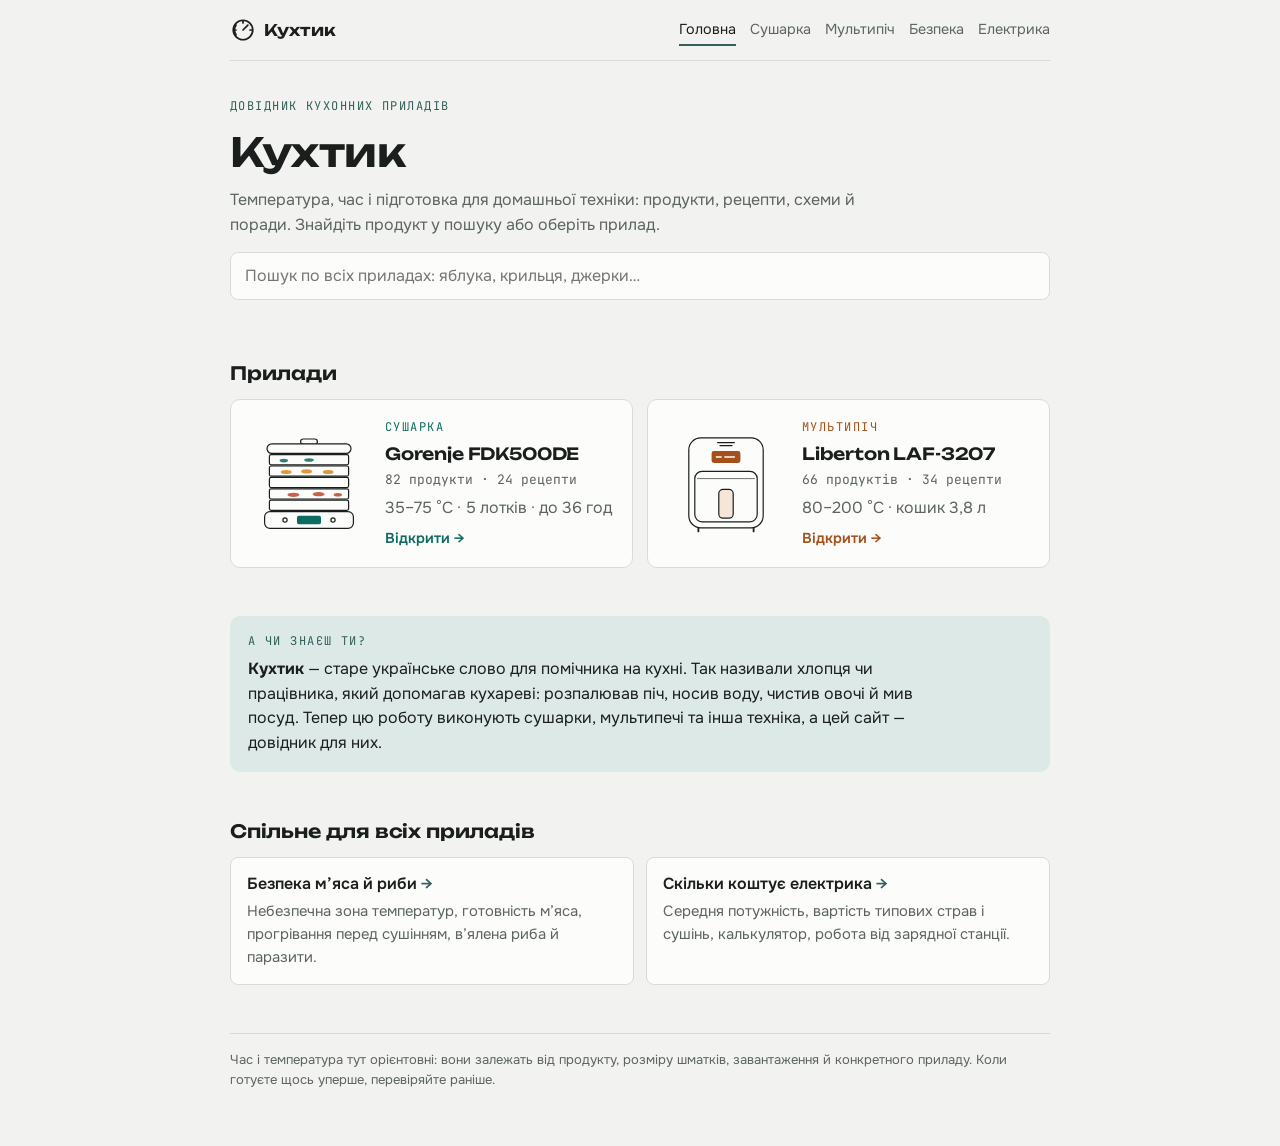
==== commit a85d4dda: "Назва «Кухтик» і примітка на головній Co-Authored-By: Claude Opus 5.5 <noreply@anthropic.com> Claude" ====
--- a/index.html
+++ b/index.html
@@ -3,7 +3,7 @@
 <head>
 <meta charset="utf-8">
 <meta name="viewport" content="width=device-width, initial-scale=1, viewport-fit=cover">
-<title>Режими</title>
+<title>Кухтик</title>
 <meta name="description" content="Довідник кухонних приладів: режими, рецепти й поради для сушарки та мультипечі.">
 <link rel="icon" href="data:image/svg+xml,%3Csvg xmlns='http://www.w3.org/2000/svg' viewBox='0 0 24 24' fill='none' stroke='%2333605a' stroke-width='2' stroke-linecap='round'%3E%3Ccircle cx='12' cy='12' r='9'/%3E%3Cpath d='M12 12l4.5-4.5'/%3E%3C/svg%3E">
 <link rel="preconnect" href="https://fonts.googleapis.com"><link rel="preconnect" href="https://fonts.gstatic.com" crossorigin><link href="https://fonts.googleapis.com/css2?family=Onest:wght@400;500;600&family=Unbounded:wght@500;600&family=JetBrains+Mono:wght@400;500&display=swap" rel="stylesheet">
@@ -12,11 +12,11 @@
 </head>
 <body>
 <script src="assets/icons.js"></script>
-<nav class="site-nav" aria-label="Сайт"><a class="brand" href="index.html"><svg class="ico" aria-hidden="true"><use href="#i-logo"/></svg>Режими</a><div class="nav-links"><a href="index.html" aria-current="page">Головна</a><a href="dehydrator.html">Сушарка</a><a href="airfryer.html">Мультипіч</a><a href="safety.html">Безпека</a><a href="power.html">Електрика</a></div></nav>
+<nav class="site-nav" aria-label="Сайт"><a class="brand" href="index.html"><svg class="ico" aria-hidden="true"><use href="#i-logo"/></svg>Кухтик</a><div class="nav-links"><a href="index.html" aria-current="page">Головна</a><a href="dehydrator.html">Сушарка</a><a href="airfryer.html">Мультипіч</a><a href="safety.html">Безпека</a><a href="power.html">Електрика</a></div></nav>
 <main class="wrap">
   <header class="home-hero">
     <span class="eyebrow">Довідник кухонних приладів</span>
-    <h1>Режими</h1>
+    <h1>Кухтик</h1>
     <p class="lead">Температура, час і підготовка для домашньої техніки: продукти, рецепти, схеми й поради. Знайдіть продукт у пошуку або оберіть прилад.</p>
     <input id="hq" class="search" type="search" placeholder="Пошук по всіх приладах: яблука, крильця, джерки…" autocomplete="off" aria-label="Пошук по всіх приладах">
     <div class="results" id="hres" aria-live="polite"></div>
@@ -47,6 +47,10 @@
 </svg><div class="device-text"><span class="eyebrow">Мультипіч</span><h2>Liberton LAF-3207</h2><span class="counts" id="cnt-air"></span><span class="muted">80–200 °C · кошик 3,8 л</span><span class="go">Відкрити →</span></div></a>
     </div>
   </section>
+  <aside class="note" aria-label="А чи знаєш ти?">
+    <span class="eyebrow">А чи знаєш ти?</span>
+    <p><b>Кухтик</b> — старе українське слово для помічника на кухні. Так називали хлопця чи працівника, який допомагав кухареві: розпалював піч, носив воду, чистив овочі й мив посуд. Тепер цю роботу виконують сушарки, мультипечі та інша техніка, а цей сайт — довідник для них.</p>
+  </aside>
   <section class="block" aria-labelledby="common-h">
     <h2 id="common-h">Спільне для всіх приладів</h2>
     <div class="cards">
--- a/assets/style.css
+++ b/assets/style.css
@@ -202,5 +202,7 @@
 .result small { display: block; color: var(--muted); font-size: 0.8125rem; }
 .result .where { font-size: 0.75rem; font-family: var(--font-mono); color: var(--accent); white-space: nowrap; }
 
+.note { background: var(--accent-soft); border-radius: 10px; padding: 16px 18px; display: flex; flex-direction: column; gap: 6px; }
+.note p { max-width: 65ch; }
 footer { color: var(--muted); font-size: 0.8125rem; border-top: 1px solid var(--line); padding-top: 16px; }
 @media (prefers-reduced-motion: no-preference) { .chip, .tab, details.item, .device, .result { transition: border-color .15s, background .15s; } }
